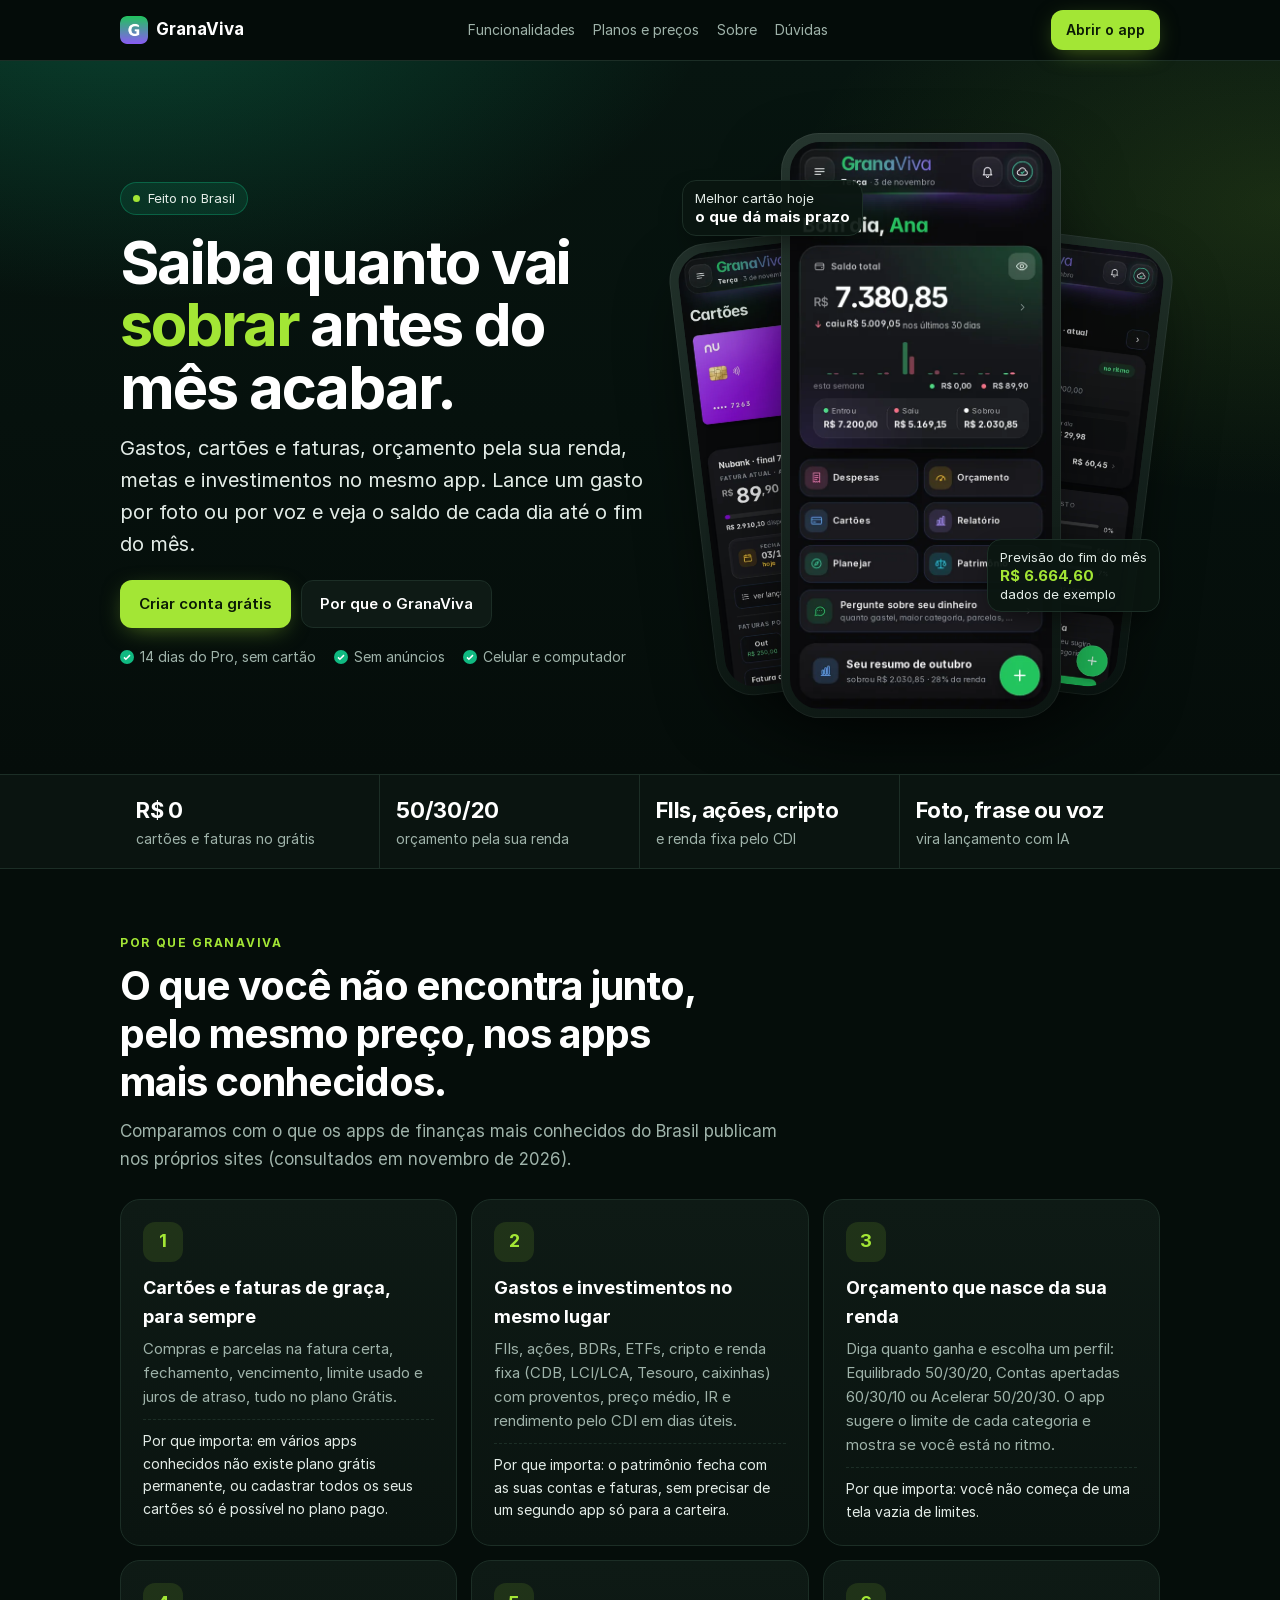
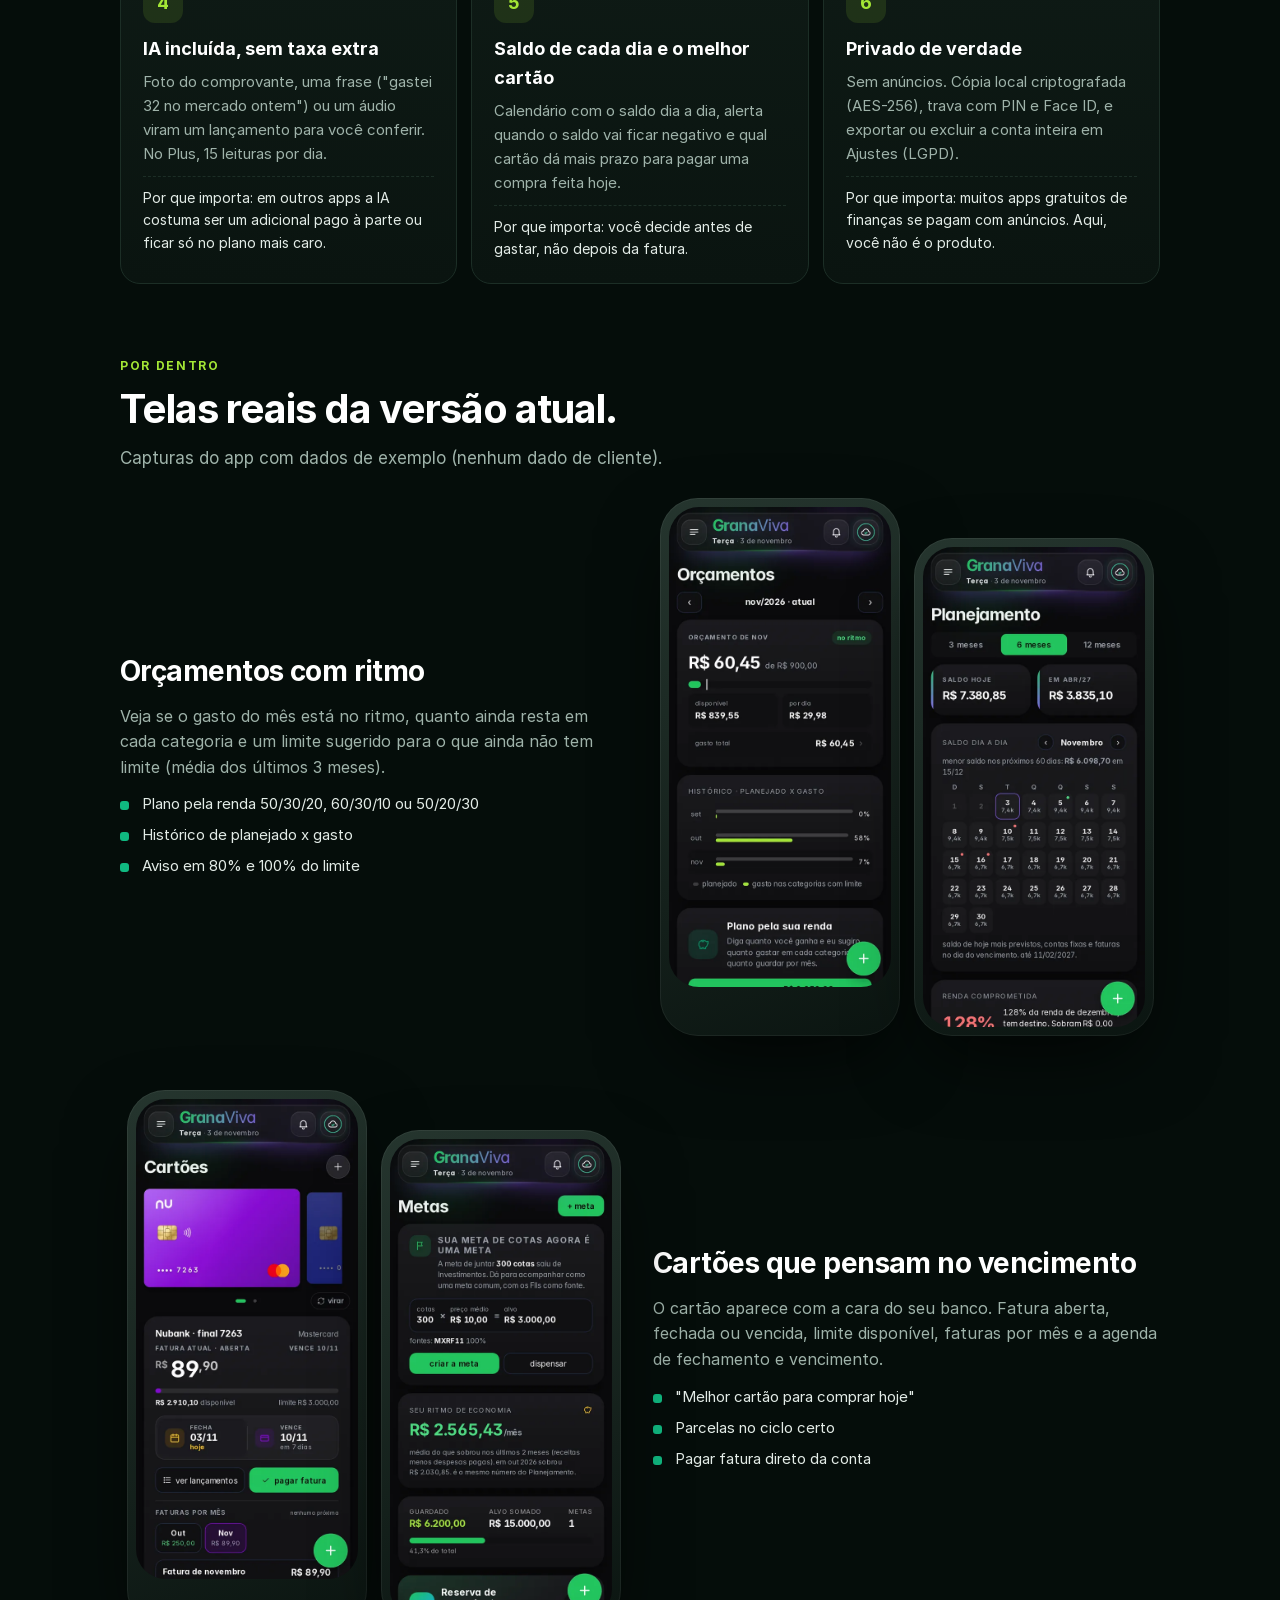
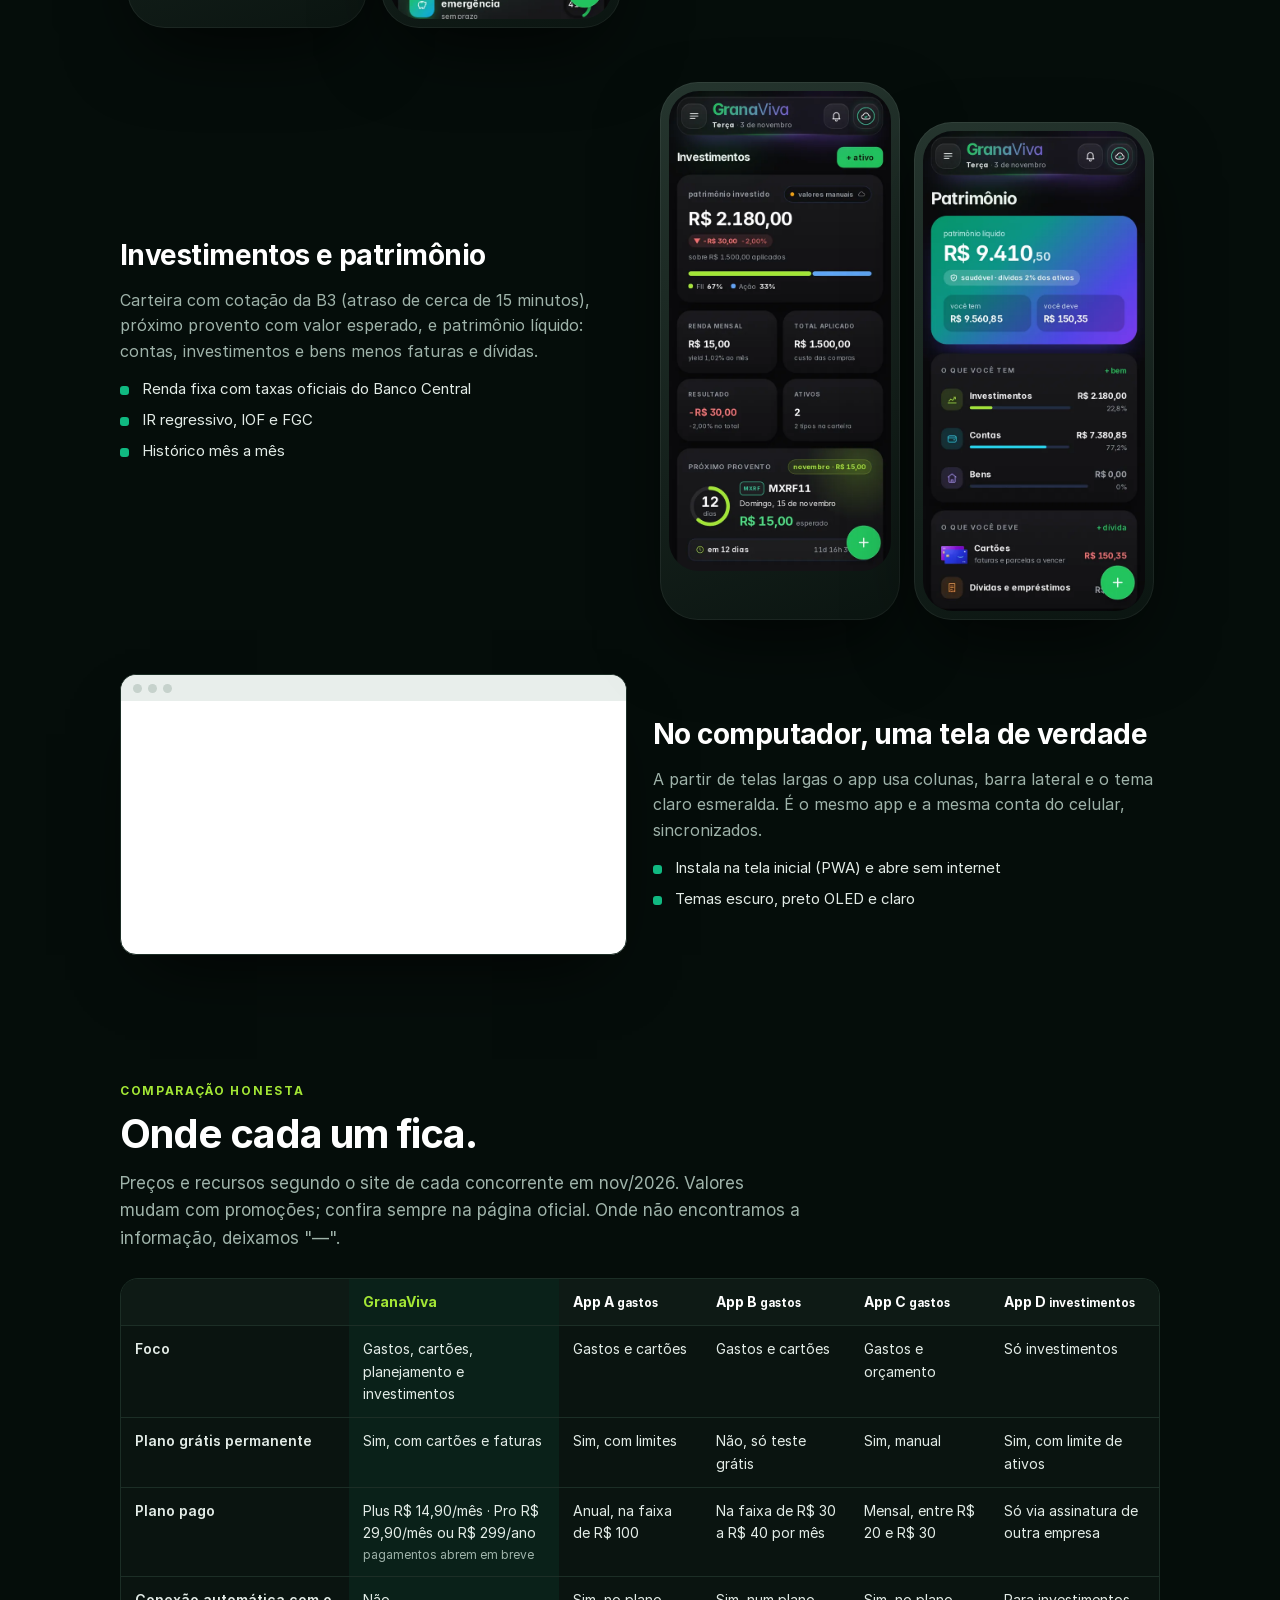
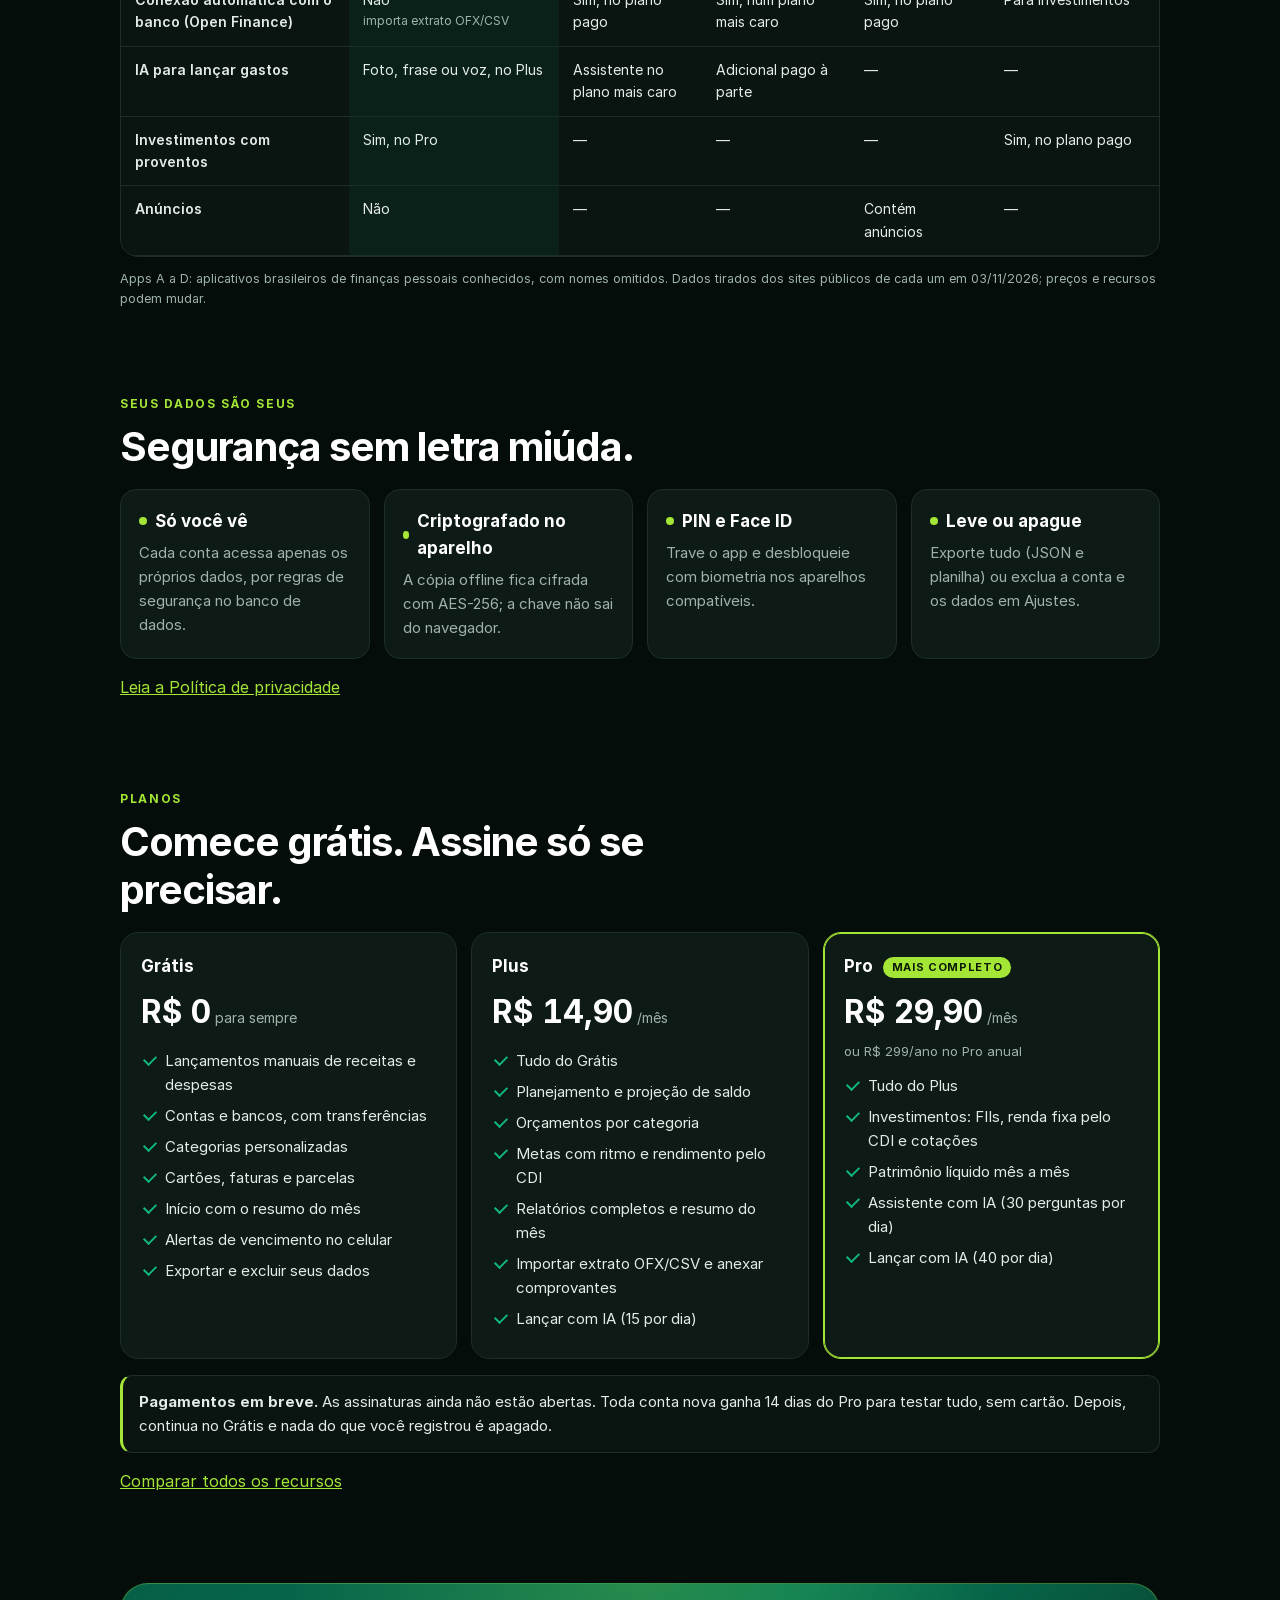
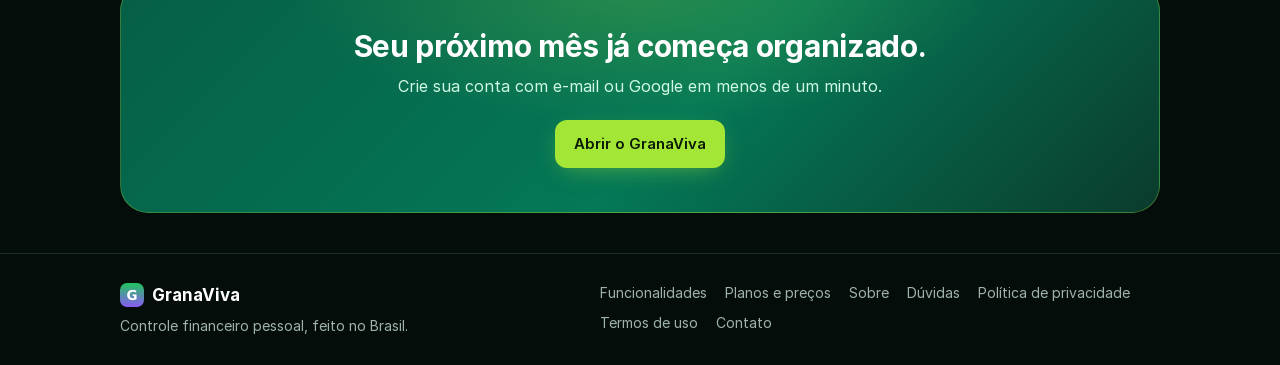
==== site/index.html @ b360a432 "site: redesenho" ====
<!doctype html>
<html lang="pt-BR">
<head>
<meta charset="utf-8">
<meta name="viewport" content="width=device-width, initial-scale=1, viewport-fit=cover">
<meta http-equiv="Content-Security-Policy" content="default-src 'self'; img-src 'self' data:; style-src 'self'; font-src 'self'; script-src 'none'; base-uri 'self'; form-action 'none'">
<meta name="referrer" content="strict-origin-when-cross-origin">
<title>GranaViva · controle financeiro com cartões, investimentos e IA</title>
<meta name="description" content="App brasileiro de finanças pessoais: gastos, cartões e faturas no plano grátis; orçamento pela renda (50/30/20), metas, investimentos (FIIs, ações, renda fixa, cripto) e lançamento por foto com IA. Sem anúncios.">
<link rel="canonical" href="https://theuuswillian.github.io/grana-viva/site/">
<meta name="theme-color" content="#050d0a">
<meta property="og:type" content="website">
<meta property="og:locale" content="pt_BR">
<meta property="og:site_name" content="GranaViva">
<meta property="og:title" content="GranaViva · seu dinheiro organizado, sem planilha">
<meta property="og:description" content="Gastos, cartões, orçamento pela renda, metas e investimentos em um só app brasileiro. Comece grátis.">
<meta property="og:url" content="https://theuuswillian.github.io/grana-viva/site/">
<meta property="og:image" content="https://theuuswillian.github.io/grana-viva/site/img/og.jpg">
<meta property="og:image:width" content="1200"><meta property="og:image:height" content="630">
<meta name="twitter:card" content="summary_large_image">
<link rel="icon" href="../icons/icon-192.png">
<link rel="apple-touch-icon" href="../icons/apple-touch-icon.png">
<link rel="preload" as="image" href="img/inicio.webp" type="image/webp">
<script type="application/ld+json">{"@context":"https://schema.org","@type":"SoftwareApplication","name":"GranaViva","applicationCategory":"FinanceApplication","operatingSystem":"Web, Android, iOS (PWA)","inLanguage":"pt-BR","url":"https://theuuswillian.github.io/grana-viva/site/","image":"https://theuuswillian.github.io/grana-viva/site/img/og.jpg","description":"Controle financeiro pessoal: lançamentos, cartões e faturas, orçamentos, planejamento, metas, investimentos e IA.","offers":[{"@type":"Offer","name":"Grátis","price":"0","priceCurrency":"BRL"},{"@type":"Offer","name":"Plus","price":"14.90","priceCurrency":"BRL"},{"@type":"Offer","name":"Pro","price":"29.90","priceCurrency":"BRL"},{"@type":"Offer","name":"Pro anual","price":"299.00","priceCurrency":"BRL"}],"author":{"@type":"Person","name":"Matheus Willian"}}</script>
<link rel="stylesheet" href="site.css">
</head>
<body>
<a class="pular" href="#conteudo">Pular para o conteúdo</a>
<header class="topo"><div class="lim topoIn">
  <a class="marca" href="./"><img src="../icons/icon-192.png" alt="" width="28" height="28">GranaViva</a>
  <nav class="menu" aria-label="Páginas"><a href="funcionalidades.html">Funcionalidades</a><a href="precos.html">Planos e preços</a><a href="sobre.html">Sobre</a><a href="faq.html">Dúvidas</a></nav>
  <a class="btn btnP topoBtn" href="../">Abrir o app</a>
</div></header>
<main id="conteudo">

<section class="hero2"><div class="lim">
  <div>
    <p class="selo2 sobe"><i></i>Feito no Brasil</p>
    <h1 class="sobe d1">Saiba quanto vai <em>sobrar</em> antes do mês acabar.</h1>
    <p class="lead sobe d2">Gastos, cartões e faturas, orçamento pela sua renda, metas e investimentos no mesmo app. Lance um gasto por foto ou por voz e veja o saldo de cada dia até o fim do mês.</p>
    <div class="ctas sobe d3"><a class="btn btnP" href="../">Criar conta grátis</a><a class="btn btnS" href="#por-que">Por que o GranaViva</a></div>
    <ul class="provas sobe d3"><li>14 dias do Pro, sem cartão</li><li>Sem anúncios</li><li>Celular e computador</li></ul>
  </div>
  <div class="palco" aria-hidden="true">
    <div class="fone tras esq"><img src="img/cartoes.webp" alt="" width="540" height="1168"></div>
    <div class="fone flutua"><img src="img/inicio.webp" alt="" width="540" height="1168" fetchpriority="high"></div>
    <div class="fone tras dir"><img src="img/orc.webp" alt="" width="540" height="1168" loading="lazy"></div>
    <div class="chip c1">Melhor cartão hoje<b>o que dá mais prazo</b></div>
    <div class="chip c2">Previsão do fim do mês<b class="lm">R$ 6.664,60</b>dados de exemplo</div>
  </div>
</div></section>

<section class="faixa" aria-label="Destaques"><div class="lim"><ul>
  <li><b>R$ 0</b>cartões e faturas no grátis</li>
  <li><b>50/30/20</b>orçamento pela sua renda</li>
  <li><b>FIIs, ações, cripto</b>e renda fixa pelo CDI</li>
  <li><b>Foto, frase ou voz</b>vira lançamento com IA</li>
</ul></div></section>

<section class="lim sec" id="por-que">
  <p class="kick">Por que GranaViva</p>
  <h2>O que você não encontra junto, pelo mesmo preço, nos apps mais conhecidos.</h2>
  <p class="sub">Comparamos com o que os apps de finanças mais conhecidos do Brasil publicam nos próprios sites (consultados em novembro de 2026).</p>
  <div class="difs">
    <article class="dif revela"><div class="ic">1</div><h3>Cartões e faturas de graça, para sempre</h3><p>Compras e parcelas na fatura certa, fechamento, vencimento, limite usado e juros de atraso, tudo no plano Grátis.</p><p class="porque">Por que importa: em vários apps conhecidos não existe plano grátis permanente, ou cadastrar todos os seus cartões só é possível no plano pago.</p></article>
    <article class="dif revela"><div class="ic">2</div><h3>Gastos e investimentos no mesmo lugar</h3><p>FIIs, ações, BDRs, ETFs, cripto e renda fixa (CDB, LCI/LCA, Tesouro, caixinhas) com proventos, preço médio, IR e rendimento pelo CDI em dias úteis.</p><p class="porque">Por que importa: o patrimônio fecha com as suas contas e faturas, sem precisar de um segundo app só para a carteira.</p></article>
    <article class="dif revela"><div class="ic">3</div><h3>Orçamento que nasce da sua renda</h3><p>Diga quanto ganha e escolha um perfil: Equilibrado 50/30/20, Contas apertadas 60/30/10 ou Acelerar 50/20/30. O app sugere o limite de cada categoria e mostra se você está no ritmo.</p><p class="porque">Por que importa: você não começa de uma tela vazia de limites.</p></article>
    <article class="dif revela"><div class="ic">4</div><h3>IA incluída, sem taxa extra</h3><p>Foto do comprovante, uma frase ("gastei 32 no mercado ontem") ou um áudio viram um lançamento para você conferir. No Plus, 15 leituras por dia.</p><p class="porque">Por que importa: em outros apps a IA costuma ser um adicional pago à parte ou ficar só no plano mais caro.</p></article>
    <article class="dif revela"><div class="ic">5</div><h3>Saldo de cada dia e o melhor cartão</h3><p>Calendário com o saldo dia a dia, alerta quando o saldo vai ficar negativo e qual cartão dá mais prazo para pagar uma compra feita hoje.</p><p class="porque">Por que importa: você decide antes de gastar, não depois da fatura.</p></article>
    <article class="dif revela"><div class="ic">6</div><h3>Privado de verdade</h3><p>Sem anúncios. Cópia local criptografada (AES-256), trava com PIN e Face ID, e exportar ou excluir a conta inteira em Ajustes (LGPD).</p><p class="porque">Por que importa: muitos apps gratuitos de finanças se pagam com anúncios. Aqui, você não é o produto.</p></article>
  </div>
</section>

<section class="lim sec" aria-labelledby="t-telas">
  <p class="kick">Por dentro</p>
  <h2 id="t-telas">Telas reais da versão atual.</h2>
  <p class="sub">Capturas do app com dados de exemplo (nenhum dado de cliente).</p>

  <div class="vit revela">
    <div class="vitTxt"><h3>Orçamentos com ritmo</h3><p>Veja se o gasto do mês está no ritmo, quanto ainda resta em cada categoria e um limite sugerido para o que ainda não tem limite (média dos últimos 3 meses).</p><ul class="lst"><li>Plano pela renda 50/30/20, 60/30/10 ou 50/20/30</li><li>Histórico de planejado x gasto</li><li>Aviso em 80% e 100% do limite</li></ul></div>
    <div class="vitImgs"><div class="fone"><img src="img/orc.webp" alt="Tela de Orçamentos: gasto do mês, status no ritmo e quanto resta" width="540" height="1168" loading="lazy"></div><div class="fone"><img src="img/plan.webp" alt="Planejamento: saldo de hoje, projeção e calendário do saldo dia a dia" width="540" height="1168" loading="lazy"></div></div>
  </div>

  <div class="vit inv revela">
    <div class="vitTxt"><h3>Cartões que pensam no vencimento</h3><p>O cartão aparece com a cara do seu banco. Fatura aberta, fechada ou vencida, limite disponível, faturas por mês e a agenda de fechamento e vencimento.</p><ul class="lst"><li>"Melhor cartão para comprar hoje"</li><li>Parcelas no ciclo certo</li><li>Pagar fatura direto da conta</li></ul></div>
    <div class="vitImgs"><div class="fone"><img src="img/cartoes.webp" alt="Cartões: cartão do banco, fatura atual, fechamento e vencimento" width="540" height="1168" loading="lazy"></div><div class="fone"><img src="img/metas.webp" alt="Metas: ritmo de economia, guardado e alvo" width="540" height="1168" loading="lazy"></div></div>
  </div>

  <div class="vit revela">
    <div class="vitTxt"><h3>Investimentos e patrimônio</h3><p>Carteira com cotação da B3 (atraso de cerca de 15 minutos), próximo provento com valor esperado, e patrimônio líquido: contas, investimentos e bens menos faturas e dívidas.</p><ul class="lst"><li>Renda fixa com taxas oficiais do Banco Central</li><li>IR regressivo, IOF e FGC</li><li>Histórico mês a mês</li></ul></div>
    <div class="vitImgs"><div class="fone"><img src="img/fii.webp" alt="Investimentos: patrimônio investido, alocação e próximo provento" width="540" height="1168" loading="lazy"></div><div class="fone"><img src="img/pat.webp" alt="Patrimônio: patrimônio líquido, o que você tem e o que deve" width="540" height="1168" loading="lazy"></div></div>
  </div>

  <div class="vit inv revela">
    <div class="vitTxt"><h3>No computador, uma tela de verdade</h3><p>A partir de telas largas o app usa colunas, barra lateral e o tema claro esmeralda. É o mesmo app e a mesma conta do celular, sincronizados.</p><ul class="lst"><li>Instala na tela inicial (PWA) e abre sem internet</li><li>Temas escuro, preto OLED e claro</li></ul></div>
    <div class="pc"><div class="barra"><i></i><i></i><i></i></div><img src="img/inicio-pc.webp" alt="GranaViva no computador: saldo total, entradas e saídas, previsão do fim do mês" width="1600" height="800" loading="lazy"></div>
  </div>
</section>

<section class="lim sec" aria-labelledby="t-comp">
  <p class="kick">Comparação honesta</p>
  <h2 id="t-comp">Onde cada um fica.</h2>
  <p class="sub">Preços e recursos segundo o site de cada concorrente em nov/2026. Valores mudam com promoções; confira sempre na página oficial. Onde não encontramos a informação, deixamos "—".</p>
  <div class="comp"><table>
    <thead><tr><th scope="col">&nbsp;</th><th scope="col" class="gv">GranaViva</th><th scope="col">App A <small>gastos</small></th><th scope="col">App B <small>gastos</small></th><th scope="col">App C <small>gastos</small></th><th scope="col">App D <small>investimentos</small></th></tr></thead>
    <tbody>
      <tr><th scope="row">Foco</th><td class="gv">Gastos, cartões, planejamento e investimentos</td><td>Gastos e cartões</td><td>Gastos e cartões</td><td>Gastos e orçamento</td><td>Só investimentos</td></tr>
      <tr><th scope="row">Plano grátis permanente</th><td class="gv">Sim, com cartões e faturas</td><td>Sim, com limites</td><td>Não, só teste grátis</td><td>Sim, manual</td><td>Sim, com limite de ativos</td></tr>
      <tr><th scope="row">Plano pago</th><td class="gv">Plus R$ 14,90/mês · Pro R$ 29,90/mês ou R$ 299/ano <small>pagamentos abrem em breve</small></td><td>Anual, na faixa de R$ 100</td><td>Na faixa de R$ 30 a R$ 40 por mês</td><td>Mensal, entre R$ 20 e R$ 30</td><td>Só via assinatura de outra empresa</td></tr>
      <tr><th scope="row">Conexão automática com o banco (Open Finance)</th><td class="gv">Não <small>importa extrato OFX/CSV</small></td><td>Sim, no plano pago</td><td>Sim, num plano mais caro</td><td>Sim, no plano pago</td><td>Para investimentos</td></tr>
      <tr><th scope="row">IA para lançar gastos</th><td class="gv">Foto, frase ou voz, no Plus</td><td>Assistente no plano mais caro</td><td>Adicional pago à parte</td><td>—</td><td>—</td></tr>
      <tr><th scope="row">Investimentos com proventos</th><td class="gv">Sim, no Pro</td><td>—</td><td>—</td><td>—</td><td>Sim, no plano pago</td></tr>
      <tr><th scope="row">Anúncios</th><td class="gv">Não</td><td>—</td><td>—</td><td>Contém anúncios</td><td>—</td></tr>
    </tbody>
  </table></div>
  <p class="fontes">Apps A a D: aplicativos brasileiros de finanças pessoais conhecidos, com nomes omitidos. Dados tirados dos sites públicos de cada um em 03/11/2026; preços e recursos podem mudar.</p>
</section>

<section class="lim sec" aria-labelledby="t-seg">
  <p class="kick">Seus dados são seus</p>
  <h2 id="t-seg">Segurança sem letra miúda.</h2>
  <div class="seg">
    <div class="item"><h3>Só você vê</h3><p>Cada conta acessa apenas os próprios dados, por regras de segurança no banco de dados.</p></div>
    <div class="item"><h3>Criptografado no aparelho</h3><p>A cópia offline fica cifrada com AES-256; a chave não sai do navegador.</p></div>
    <div class="item"><h3>PIN e Face ID</h3><p>Trave o app e desbloqueie com biometria nos aparelhos compatíveis.</p></div>
    <div class="item"><h3>Leve ou apague</h3><p>Exporte tudo (JSON e planilha) ou exclua a conta e os dados em Ajustes.</p></div>
  </div>
  <p><a href="privacidade.html">Leia a Política de privacidade</a></p>
</section>

<section class="lim sec" aria-labelledby="t-planos">
  <p class="kick">Planos</p>
  <h2 id="t-planos">Comece grátis. Assine só se precisar.</h2>
  <div class="planos"><article class="plano">
  <h3>Grátis</h3>
  <p class="preco">R$ 0<small>para sempre</small></p>
  <ul class="checks"><li>Lançamentos manuais de receitas e despesas</li><li>Contas e bancos, com transferências</li><li>Categorias personalizadas</li><li>Cartões, faturas e parcelas</li><li>Início com o resumo do mês</li><li>Alertas de vencimento no celular</li><li>Exportar e excluir seus dados</li></ul>
</article><article class="plano">
  <h3>Plus</h3>
  <p class="preco">R$ 14,90<small>/mês</small></p>
  <ul class="checks"><li>Tudo do Grátis</li><li>Planejamento e projeção de saldo</li><li>Orçamentos por categoria</li><li>Metas com ritmo e rendimento pelo CDI</li><li>Relatórios completos e resumo do mês</li><li>Importar extrato OFX/CSV e anexar comprovantes</li><li>Lançar com IA (15 por dia)</li></ul>
</article><article class="plano destaque">
  <h3>Pro <span class="etq">mais completo</span></h3>
  <p class="preco">R$ 29,90<small>/mês</small></p><p class="pAnual">ou R$ 299/ano no Pro anual</p>
  <ul class="checks"><li>Tudo do Plus</li><li>Investimentos: FIIs, renda fixa pelo CDI e cotações</li><li>Patrimônio líquido mês a mês</li><li>Assistente com IA (30 perguntas por dia)</li><li>Lançar com IA (40 por dia)</li></ul>
</article></div>
  <p class="aviso"><strong>Pagamentos em breve.</strong> As assinaturas ainda não estão abertas. Toda conta nova ganha 14 dias do Pro para testar tudo, sem cartão. Depois, continua no Grátis e nada do que você registrou é apagado.</p>
  <p><a href="precos.html">Comparar todos os recursos</a></p>
</section>

<section class="lim"><div class="cta2 revela">
  <h2>Seu próximo mês já começa organizado.</h2>
  <p>Crie sua conta com e-mail ou Google em menos de um minuto.</p>
  <a class="btn btnP" href="../">Abrir o GranaViva</a>
</div></section>
</main>
<footer class="rodape"><div class="lim rodIn">
  <div><a class="marca" href="./"><img src="../icons/icon-192.png" alt="" width="24" height="24">GranaViva</a><p>Controle financeiro pessoal, feito no Brasil.</p></div>
  <nav aria-label="Rodapé"><a href="funcionalidades.html">Funcionalidades</a><a href="precos.html">Planos e preços</a><a href="sobre.html">Sobre</a><a href="faq.html">Dúvidas</a><a href="privacidade.html">Política de privacidade</a><a href="termos.html">Termos de uso</a><a href="mailto:matheuswillian982018@gmail.com">Contato</a></nav>
</div></footer>
</body>
</html>
---- site/site.css ----
/* GranaViva · páginas públicas (gerado por site.py). Mesmas cores e fonte do app. */
@font-face{font-family:'Inter';font-weight:400;font-display:swap;src:url(../fonts/inter-400-lat.woff2) format('woff2')}
@font-face{font-family:'Inter';font-weight:600;font-display:swap;src:url(../fonts/inter-600-lat.woff2) format('woff2')}
@font-face{font-family:'Inter';font-weight:700;font-display:swap;src:url(../fonts/inter-700-lat.woff2) format('woff2')}
:root{--bg:#050d0a;--bg2:#071510;--card:#0e1a15;--card2:#0a1410;--txt:#e3ece7;--mut:#9fb3aa;--hd:#fff;--line:#1c2e26;--ac:#10b981;--ac-d:#059669;--lime:#a3e635;--ac2:#a3e635;--rose:#fb7185}
*{box-sizing:border-box}
html{-webkit-text-size-adjust:100%}
body{margin:0;background:var(--bg);color:var(--txt);font:16px/1.6 Inter,system-ui,-apple-system,Segoe UI,Roboto,sans-serif;overflow-wrap:break-word}
a{color:var(--lime)}
img{max-width:100%;height:auto}
.pular{position:absolute;left:-999px;top:0;background:var(--ac);color:#000;padding:8px 12px;z-index:9}
.pular:focus{left:8px}
.lim{max-width:1080px;margin:0 auto;padding:0 20px}
.topo{position:sticky;top:0;z-index:5;background:rgba(5,13,10,.88);-webkit-backdrop-filter:saturate(140%) blur(10px);backdrop-filter:saturate(140%) blur(10px);border-bottom:1px solid var(--line);padding-top:env(safe-area-inset-top,0)}
.topoIn{display:flex;align-items:center;gap:16px;min-height:60px;flex-wrap:wrap;padding-top:8px;padding-bottom:8px}
.marca{display:flex;align-items:center;gap:8px;color:var(--hd);font-weight:700;text-decoration:none;font-size:17px}
.marca img{border-radius:7px}
.menu{display:flex;gap:4px 18px;flex-wrap:wrap;flex:1;justify-content:center}
.menu a{color:var(--mut);text-decoration:none;font-size:14px;padding:6px 0}
.menu a:hover,.menu a[aria-current=page]{color:var(--hd)}
.btn{display:inline-block;border-radius:12px;padding:11px 18px;font-weight:600;text-decoration:none;font-size:15px;text-align:center;border:1px solid transparent}
.btnP{background:var(--lime);color:#0a1a05;box-shadow:0 6px 24px -8px rgba(163,230,53,.55)}.btnP:hover{background:#bef264}.btn{transition:transform .15s ease,background .15s ease}.btn:hover{transform:translateY(-1px)}
.btnS{background:var(--card);color:var(--hd);border-color:var(--line)}
.topoBtn{padding:8px 14px;font-size:14px}
@media (max-width:720px){.menu{order:3;flex-basis:100%;justify-content:flex-start;gap:4px 14px}.topoBtn{margin-left:auto}}
.hero{padding:56px 0 24px;background:radial-gradient(700px 300px at 15% 0%,rgba(34,197,94,.14),transparent 70%),radial-gradient(600px 300px at 90% 10%,rgba(139,92,246,.12),transparent 70%)}
.selo{display:inline-block;font-size:13px;color:var(--mut);border:1px solid var(--line);border-radius:999px;padding:3px 12px;margin:0 0 14px}
h1{color:var(--hd);font-size:clamp(30px,6vw,52px);line-height:1.1;letter-spacing:-.02em;margin:0 0 14px}
h2{color:var(--hd);font-size:clamp(22px,3.4vw,30px);line-height:1.2;letter-spacing:-.01em;margin:0 0 18px}
h3{color:var(--hd);font-size:17px;margin:0 0 6px}
.lead{font-size:clamp(17px,2.2vw,20px);color:var(--txt);max-width:62ch;margin:0 0 20px}
.ctas{display:flex;gap:10px;flex-wrap:wrap}
.mini,.nota{font-size:13px;color:var(--mut)}
.cab{padding:48px 20px 8px}
.bloco{padding-top:36px;padding-bottom:20px}
.grade3{display:grid;grid-template-columns:repeat(auto-fit,minmax(min(100%,260px),1fr));gap:14px}
.item{background:var(--card);border:1px solid var(--line);border-radius:16px;padding:18px}
.item p{margin:0;color:var(--mut);font-size:15px}
.tag{font-size:12px;font-weight:700;vertical-align:middle;border:1px solid var(--line);border-radius:999px;padding:2px 10px;color:var(--mut);text-transform:uppercase;letter-spacing:.03em}
.shots{display:grid;grid-template-columns:repeat(auto-fit,minmax(min(100%,220px),1fr));gap:16px}
.shot{margin:0;background:var(--card);border:1px solid var(--line);border-radius:20px;padding:10px}
.shot img{display:block;width:100%;border-radius:14px;aspect-ratio:402/800;object-fit:cover;object-position:top}
.shot figcaption{font-size:13px;color:var(--mut);padding:8px 4px 2px}
.planos{display:grid;grid-template-columns:repeat(auto-fit,minmax(min(100%,250px),1fr));gap:14px}
.plano{background:var(--card);border:1px solid var(--line);border-radius:18px;padding:20px}
.plano.destaque{border-color:var(--ac)}
.preco{font-size:32px;font-weight:700;color:var(--hd);margin:4px 0;font-variant-numeric:tabular-nums}
.preco small{font-size:14px;font-weight:400;color:var(--mut);margin-left:4px}
.pAnual{margin:0 0 6px;font-size:13px;color:var(--mut)}
.checks{list-style:none;padding:0;margin:12px 0 0}
.checks li{position:relative;padding-left:24px;margin:7px 0;font-size:15px}
.checks li:before{content:"";position:absolute;left:3px;top:6px;width:10px;height:6px;border-left:2px solid var(--ac);border-bottom:2px solid var(--ac);transform:rotate(-45deg)}
.aviso{background:var(--card2);border:1px solid var(--line);border-left:3px solid var(--ac2);border-radius:12px;padding:14px 16px;margin:16px 0 0;font-size:15px}
.tabelaW{overflow-x:auto;border:1px solid var(--line);border-radius:14px}
.tabela{width:100%;border-collapse:collapse;font-size:14px;min-width:0}
.tabela th,.tabela td{padding:10px 12px;border-bottom:1px solid var(--line);text-align:left;vertical-align:top}
.tabela thead th{color:var(--hd);background:var(--card)}
.tabela thead small{display:block;font-weight:400;color:var(--mut);font-size:12px}
.tabela td{text-align:center;white-space:nowrap}
.tabela tbody th{font-weight:400}
.sim{color:var(--ac);font-weight:600}.nao{color:var(--mut)}
@media (max-width:520px){.tabela{font-size:13px}.tabela th,.tabela td{padding:8px 6px}.tabela thead small{font-size:11px}.tabela td{white-space:normal}}
.lista{padding-left:20px}.lista li{margin:6px 0}
.texto{max-width:760px}
.legal h2{font-size:20px;margin-top:28px}
.faq{max-width:780px}
.faqI{background:var(--card);border:1px solid var(--line);border-radius:14px;padding:4px 16px;margin:0 0 10px}
.faqI summary{cursor:pointer;font-weight:600;color:var(--hd);padding:12px 0;list-style-position:outside}
.faqI p{margin:0 0 14px;color:var(--txt)}
.final{text-align:center;padding-bottom:48px}
.rodape{border-top:1px solid var(--line);margin-top:40px;padding:28px 0 calc(28px + env(safe-area-inset-bottom,0))}
.rodIn{display:flex;gap:20px;justify-content:space-between;flex-wrap:wrap}
.rodIn p{color:var(--mut);font-size:14px;margin:6px 0 0}
.rodIn nav{display:flex;flex-wrap:wrap;gap:6px 18px;max-width:560px}
.rodIn nav a{color:var(--mut);font-size:14px;text-decoration:none}
.rodIn nav a:hover{color:var(--hd)}
a:focus-visible,summary:focus-visible{outline:2px solid var(--ac);outline-offset:2px;border-radius:4px}

/* ===== redesign nov/2026 (landing) ===== */
.hero2{position:relative;overflow:hidden;padding:44px 0 32px;background:radial-gradient(900px 480px at 10% -10%,rgba(16,185,129,.28),transparent 65%),radial-gradient(700px 420px at 100% 20%,rgba(163,230,53,.12),transparent 70%),linear-gradient(180deg,var(--bg2),var(--bg))}
.hero2 .lim{display:grid;gap:34px;align-items:center}
@media (min-width:960px){.hero2{padding:72px 0 56px}.hero2 .lim{grid-template-columns:1.05fr .95fr}}
.hero2 h1{font-size:clamp(34px,7.4vw,60px);letter-spacing:-.035em;line-height:1.04}
.hero2 h1 em{font-style:normal;color:var(--lime)}
.selo2{display:inline-flex;align-items:center;gap:8px;font-size:13px;color:var(--txt);background:rgba(16,185,129,.12);border:1px solid rgba(16,185,129,.35);border-radius:999px;padding:5px 12px;margin:0 0 16px}
.selo2 i{width:7px;height:7px;border-radius:50%;background:var(--lime);box-shadow:0 0 0 0 rgba(163,230,53,.6);animation:pulso 2.4s infinite}
@keyframes pulso{0%{box-shadow:0 0 0 0 rgba(163,230,53,.55)}70%{box-shadow:0 0 0 10px rgba(163,230,53,0)}100%{box-shadow:0 0 0 0 rgba(163,230,53,0)}}
.provas{display:flex;flex-wrap:wrap;gap:8px 18px;list-style:none;padding:0;margin:18px 0 0;font-size:14px;color:var(--mut)}
.provas li{display:flex;align-items:center;gap:6px}
.provas li:before{content:"";width:14px;height:14px;border-radius:50%;background:var(--ac) url("data:image/svg+xml,%3Csvg xmlns='http://www.w3.org/2000/svg' viewBox='0 0 16 16'%3E%3Cpath d='M4 8.5l2.5 2.5L12 5.5' fill='none' stroke='%23fff' stroke-width='2'/%3E%3C/svg%3E") center/12px no-repeat;flex:none}
.palco{position:relative;min-height:420px;display:flex;justify-content:center;align-items:flex-end}
.fone{position:relative;width:min(62vw,280px);border-radius:38px;padding:9px;background:linear-gradient(160deg,#25352e,#0b1511);box-shadow:0 30px 80px -20px rgba(0,0,0,.8),0 0 0 1px rgba(255,255,255,.06) inset;z-index:2}
.fone img{display:block;width:100%;height:auto;border-radius:30px}
.fone.tras{position:absolute;width:min(48vw,220px);bottom:30px;opacity:.9;z-index:1}
.fone.esq{left:2%;transform:rotate(-7deg)}.fone.dir{right:2%;transform:rotate(7deg)}
@media (max-width:520px){.fone.tras{display:none}.palco{min-height:0}}
.flutua{animation:flutua 7s ease-in-out infinite}
@keyframes flutua{0%,100%{translate:0 0}50%{translate:0 -10px}}
.chip{position:absolute;z-index:3;background:rgba(10,22,17,.92);border:1px solid var(--line);border-radius:14px;padding:9px 12px;font-size:13px;line-height:1.3;color:var(--txt);box-shadow:0 12px 30px -12px rgba(0,0,0,.7)}
.chip b{display:block;color:var(--hd);font-size:15px}
.chip.c1{top:8%;left:0}.chip.c2{bottom:18%;right:0}
.chip .lm{color:var(--lime)}
@media (max-width:520px){.chip.c1{display:none}.chip.c2{right:-4px;bottom:12%}}
.faixa{border-top:1px solid var(--line);border-bottom:1px solid var(--line);background:var(--card2)}
.faixa ul{display:grid;grid-template-columns:repeat(2,1fr);gap:0;list-style:none;margin:0;padding:0}
@media (min-width:860px){.faixa ul{grid-template-columns:repeat(4,1fr)}}
.faixa li{padding:18px 16px;border-right:1px solid var(--line);font-size:14px;color:var(--mut)}
.faixa li:last-child{border-right:0}
.faixa b{display:block;color:var(--hd);font-size:clamp(18px,2.4vw,22px);letter-spacing:-.01em}
.sec{padding-top:64px;padding-bottom:8px}
.kick{font-size:12px;letter-spacing:.14em;text-transform:uppercase;color:var(--lime);font-weight:700;margin:0 0 10px}
.sec h2{font-size:clamp(26px,4.4vw,40px);letter-spacing:-.025em;max-width:22ch}
.sub{color:var(--mut);max-width:62ch;margin:-6px 0 26px;font-size:17px}
.difs{display:grid;gap:14px;grid-template-columns:repeat(auto-fit,minmax(min(100%,300px),1fr))}
.dif{position:relative;background:linear-gradient(180deg,var(--card),var(--card2));border:1px solid var(--line);border-radius:20px;padding:22px;transition:transform .2s ease,border-color .2s ease}
.dif:hover{transform:translateY(-3px);border-color:rgba(16,185,129,.5)}
.dif .ic{width:40px;height:40px;border-radius:12px;display:grid;place-items:center;background:rgba(163,230,53,.12);color:var(--lime);font-weight:800;font-size:18px;margin-bottom:12px}
.dif h3{font-size:18px}
.dif p{margin:0;color:var(--mut);font-size:15px}
.dif .porque{margin-top:10px;color:var(--txt);font-size:14px;border-top:1px dashed var(--line);padding-top:10px}
.vit{display:grid;gap:26px;align-items:center;margin:0 0 54px}
@media (min-width:900px){.vit{grid-template-columns:1fr 1fr}.vit.inv .vitTxt{order:2}}
.vitTxt h3{font-size:clamp(22px,3vw,28px);letter-spacing:-.02em;margin-bottom:10px}
.vitTxt p{color:var(--mut);margin:0 0 12px}
.vitImgs{display:flex;gap:14px;justify-content:center}
.vitImgs .fone{width:min(42vw,240px)}
.vitImgs .fone+.fone{margin-top:40px}
.pc{border-radius:16px;overflow:hidden;border:1px solid var(--line);box-shadow:0 30px 70px -30px rgba(0,0,0,.9);background:#fff}
.pc .barra{height:26px;background:#e8eeeb;display:flex;gap:6px;align-items:center;padding:0 12px}
.pc .barra i{width:9px;height:9px;border-radius:50%;background:#c6d2cc}
.pc img{display:block;width:100%}
.lst{list-style:none;padding:0;margin:0}
.lst li{position:relative;padding-left:22px;margin:7px 0;font-size:15px}
.lst li:before{content:"";position:absolute;left:0;top:9px;width:9px;height:9px;border-radius:3px;background:var(--ac)}
.comp{overflow-x:auto;border:1px solid var(--line);border-radius:18px;background:var(--card2)}
.comp table{border-collapse:collapse;width:100%;min-width:760px;font-size:14px}
.comp th,.comp td{padding:12px 14px;border-bottom:1px solid var(--line);text-align:left;vertical-align:top}
.comp thead th{position:sticky;top:0;background:var(--card);color:var(--hd);font-size:14px}
.comp tbody th{color:var(--txt);font-weight:600;width:22%}
.comp td.gv,.comp th.gv{background:rgba(16,185,129,.08)}
.comp thead th.gv{color:var(--lime)}
.comp td small{display:block;color:var(--mut);font-size:12px}
.fontes{font-size:12.5px;color:var(--mut);margin-top:12px}
.fontes a{color:var(--mut)}
.seg{display:grid;gap:14px;grid-template-columns:repeat(auto-fit,minmax(min(100%,230px),1fr))}
.seg .item h3{display:flex;align-items:center;gap:8px}
.seg .item h3:before{content:"";width:8px;height:8px;border-radius:50%;background:var(--lime)}
.cta2{margin:64px auto 0;max-width:1040px;border-radius:28px;padding:44px 24px;text-align:center;background:radial-gradient(500px 200px at 50% 0%,rgba(163,230,53,.22),transparent 70%),linear-gradient(135deg,#065f46,#047857 55%,#0b3b2c);border:1px solid rgba(163,230,53,.3)}
.cta2 h2{margin:0 auto 10px;max-width:none}
.cta2 p{margin:0 0 20px;color:#d1fae5}
.planos .plano.destaque{border-color:var(--lime);box-shadow:0 0 0 1px var(--lime) inset}
.plano .etq{display:inline-block;font-size:11px;font-weight:700;text-transform:uppercase;letter-spacing:.06em;background:var(--lime);color:#0a1a05;border-radius:999px;padding:2px 9px;margin-left:6px;vertical-align:middle}
.sobe{animation:sobe .7s cubic-bezier(.2,.7,.2,1) both}
.sobe.d1{animation-delay:.08s}.sobe.d2{animation-delay:.16s}.sobe.d3{animation-delay:.24s}
@keyframes sobe{from{opacity:0;transform:translateY(14px)}to{opacity:1;transform:none}}
@supports (animation-timeline:view()){.revela{animation:sobe linear both;animation-timeline:view();animation-range:entry 0% entry 35%}}
@media (prefers-reduced-motion:reduce){*,*:before,*:after{animation:none!important;transition:none!important}}
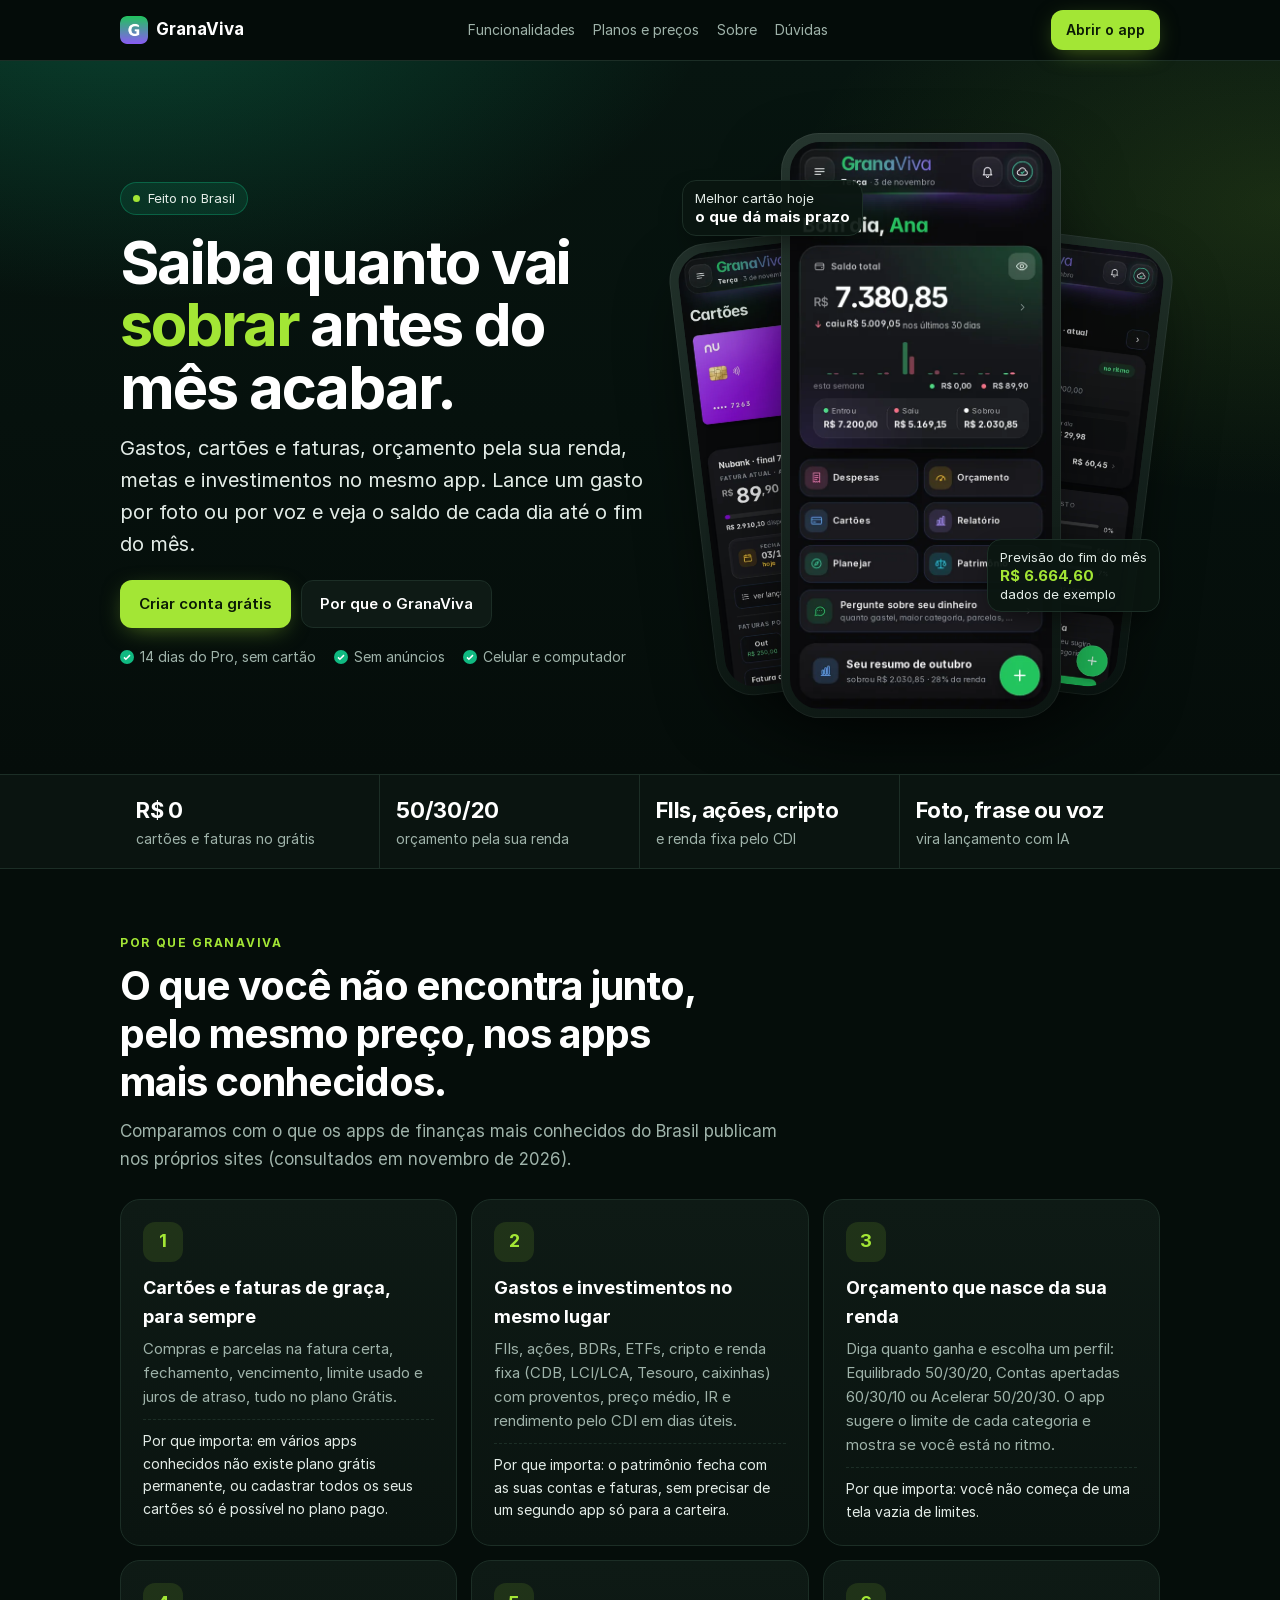
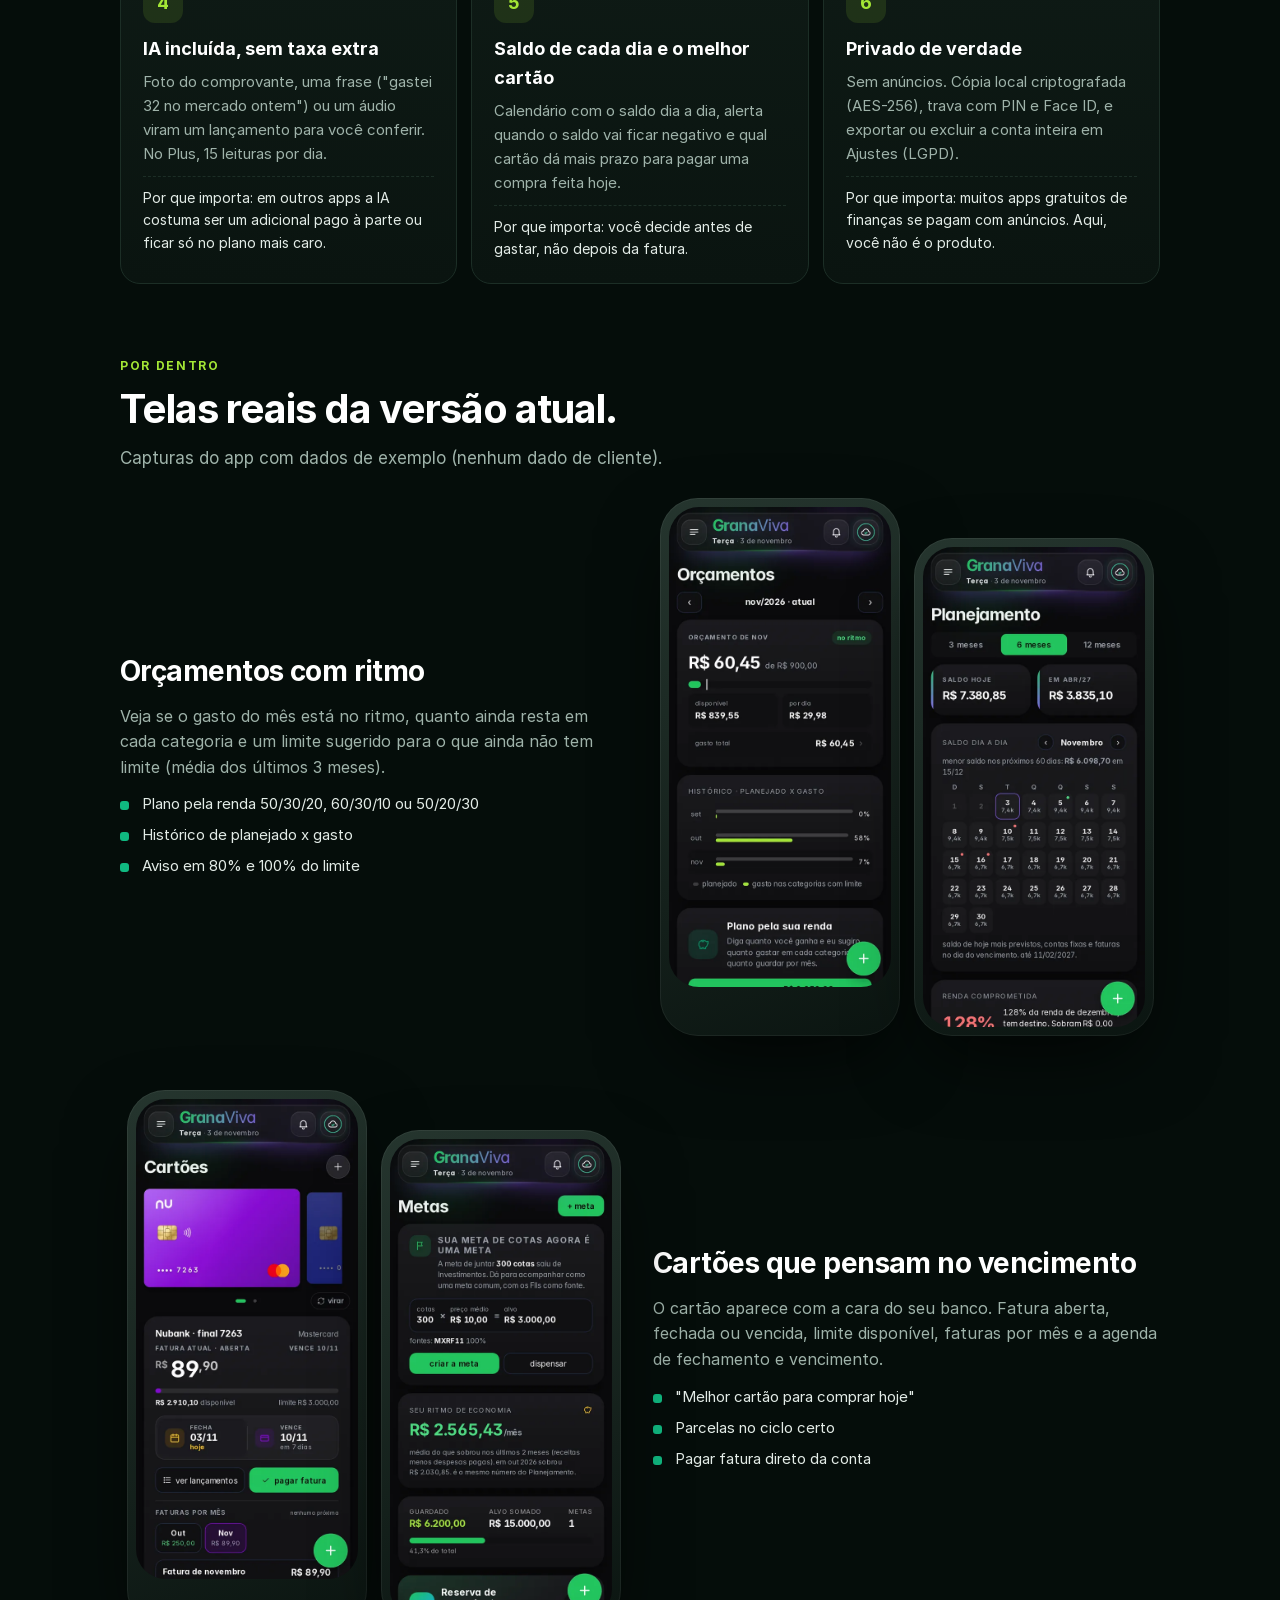
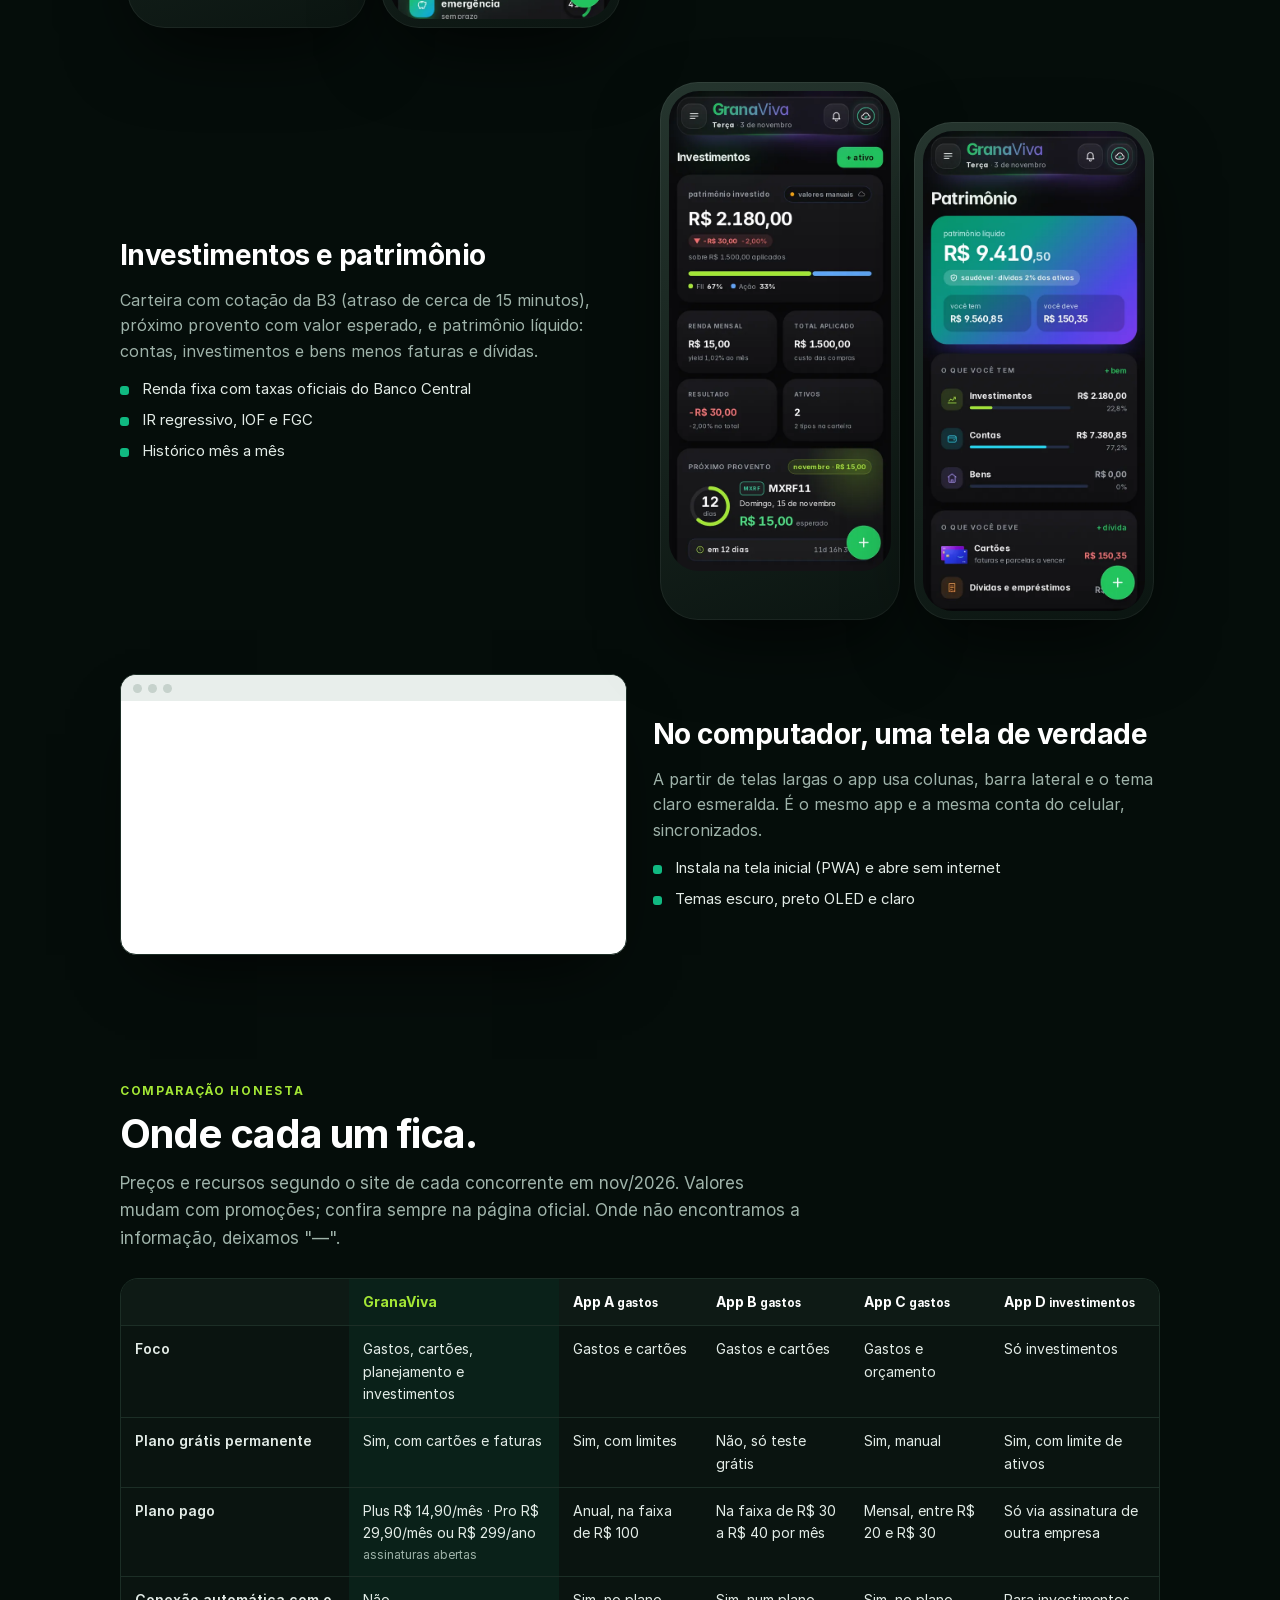
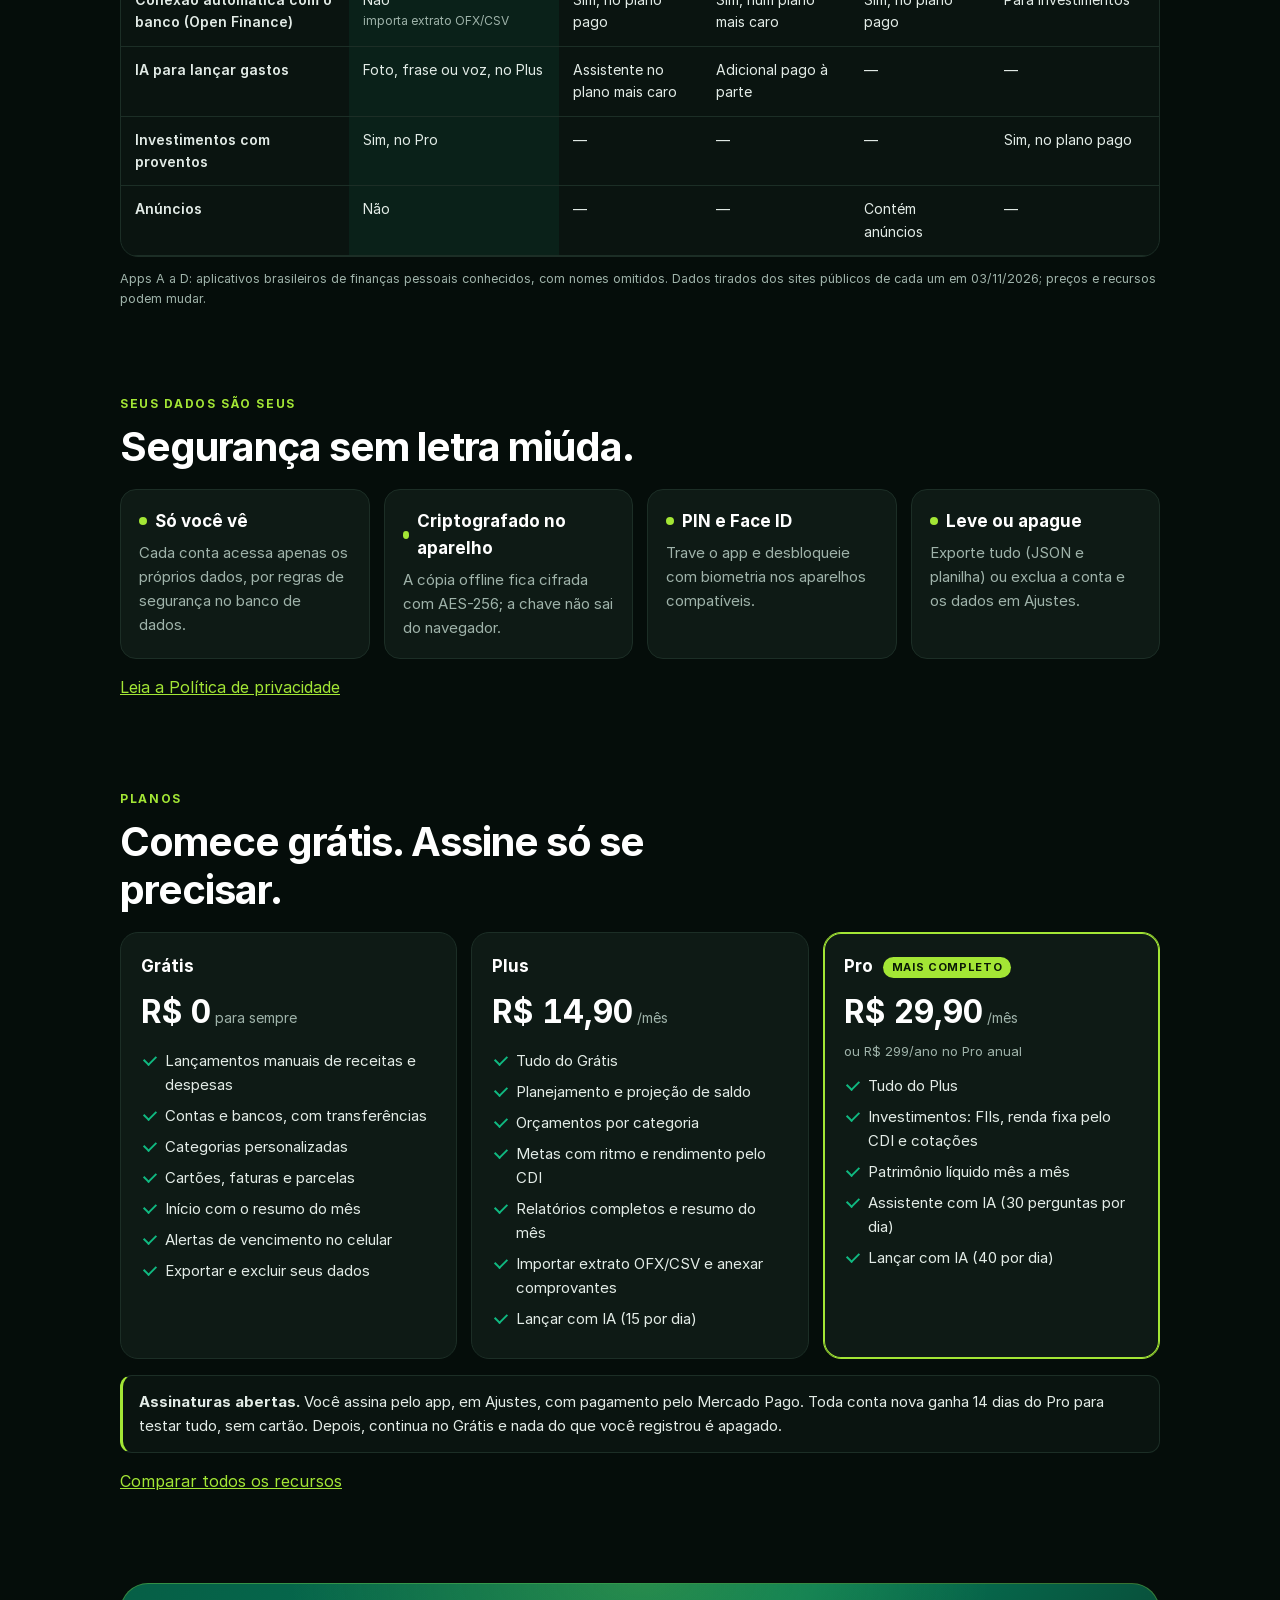
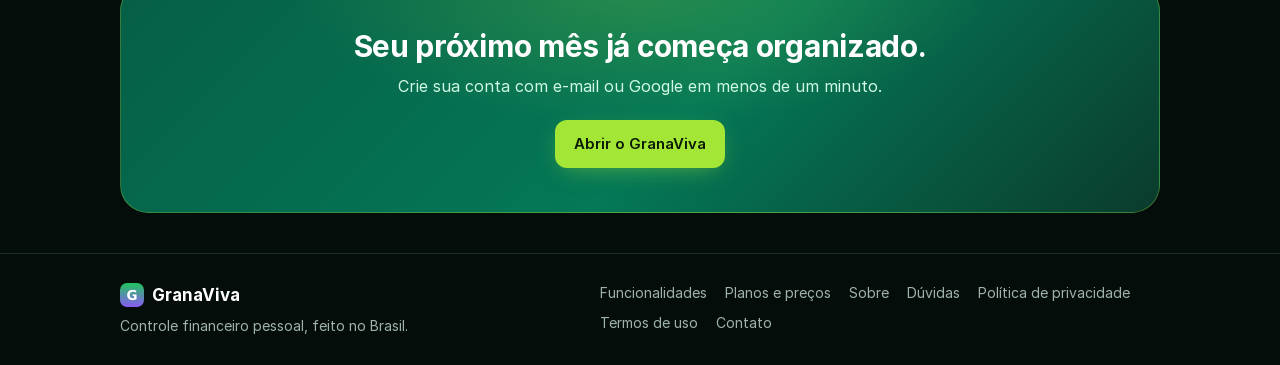
==== commit b41c9ed4: "site: assinaturas abertas" ====
--- a/site/index.html
+++ b/site/index.html
@@ -106,7 +106,7 @@
     <tbody>
       <tr><th scope="row">Foco</th><td class="gv">Gastos, cartões, planejamento e investimentos</td><td>Gastos e cartões</td><td>Gastos e cartões</td><td>Gastos e orçamento</td><td>Só investimentos</td></tr>
       <tr><th scope="row">Plano grátis permanente</th><td class="gv">Sim, com cartões e faturas</td><td>Sim, com limites</td><td>Não, só teste grátis</td><td>Sim, manual</td><td>Sim, com limite de ativos</td></tr>
-      <tr><th scope="row">Plano pago</th><td class="gv">Plus R$ 14,90/mês · Pro R$ 29,90/mês ou R$ 299/ano <small>pagamentos abrem em breve</small></td><td>Anual, na faixa de R$ 100</td><td>Na faixa de R$ 30 a R$ 40 por mês</td><td>Mensal, entre R$ 20 e R$ 30</td><td>Só via assinatura de outra empresa</td></tr>
+      <tr><th scope="row">Plano pago</th><td class="gv">Plus R$ 14,90/mês · Pro R$ 29,90/mês ou R$ 299/ano <small>assinaturas abertas</small></td><td>Anual, na faixa de R$ 100</td><td>Na faixa de R$ 30 a R$ 40 por mês</td><td>Mensal, entre R$ 20 e R$ 30</td><td>Só via assinatura de outra empresa</td></tr>
       <tr><th scope="row">Conexão automática com o banco (Open Finance)</th><td class="gv">Não <small>importa extrato OFX/CSV</small></td><td>Sim, no plano pago</td><td>Sim, num plano mais caro</td><td>Sim, no plano pago</td><td>Para investimentos</td></tr>
       <tr><th scope="row">IA para lançar gastos</th><td class="gv">Foto, frase ou voz, no Plus</td><td>Assistente no plano mais caro</td><td>Adicional pago à parte</td><td>—</td><td>—</td></tr>
       <tr><th scope="row">Investimentos com proventos</th><td class="gv">Sim, no Pro</td><td>—</td><td>—</td><td>—</td><td>Sim, no plano pago</td></tr>
@@ -144,7 +144,7 @@
   <p class="preco">R$ 29,90<small>/mês</small></p><p class="pAnual">ou R$ 299/ano no Pro anual</p>
   <ul class="checks"><li>Tudo do Plus</li><li>Investimentos: FIIs, renda fixa pelo CDI e cotações</li><li>Patrimônio líquido mês a mês</li><li>Assistente com IA (30 perguntas por dia)</li><li>Lançar com IA (40 por dia)</li></ul>
 </article></div>
-  <p class="aviso"><strong>Pagamentos em breve.</strong> As assinaturas ainda não estão abertas. Toda conta nova ganha 14 dias do Pro para testar tudo, sem cartão. Depois, continua no Grátis e nada do que você registrou é apagado.</p>
+  <p class="aviso"><strong>Assinaturas abertas.</strong> Você assina pelo app, em Ajustes, com pagamento pelo Mercado Pago. Toda conta nova ganha 14 dias do Pro para testar tudo, sem cartão. Depois, continua no Grátis e nada do que você registrou é apagado.</p>
   <p><a href="precos.html">Comparar todos os recursos</a></p>
 </section>
 
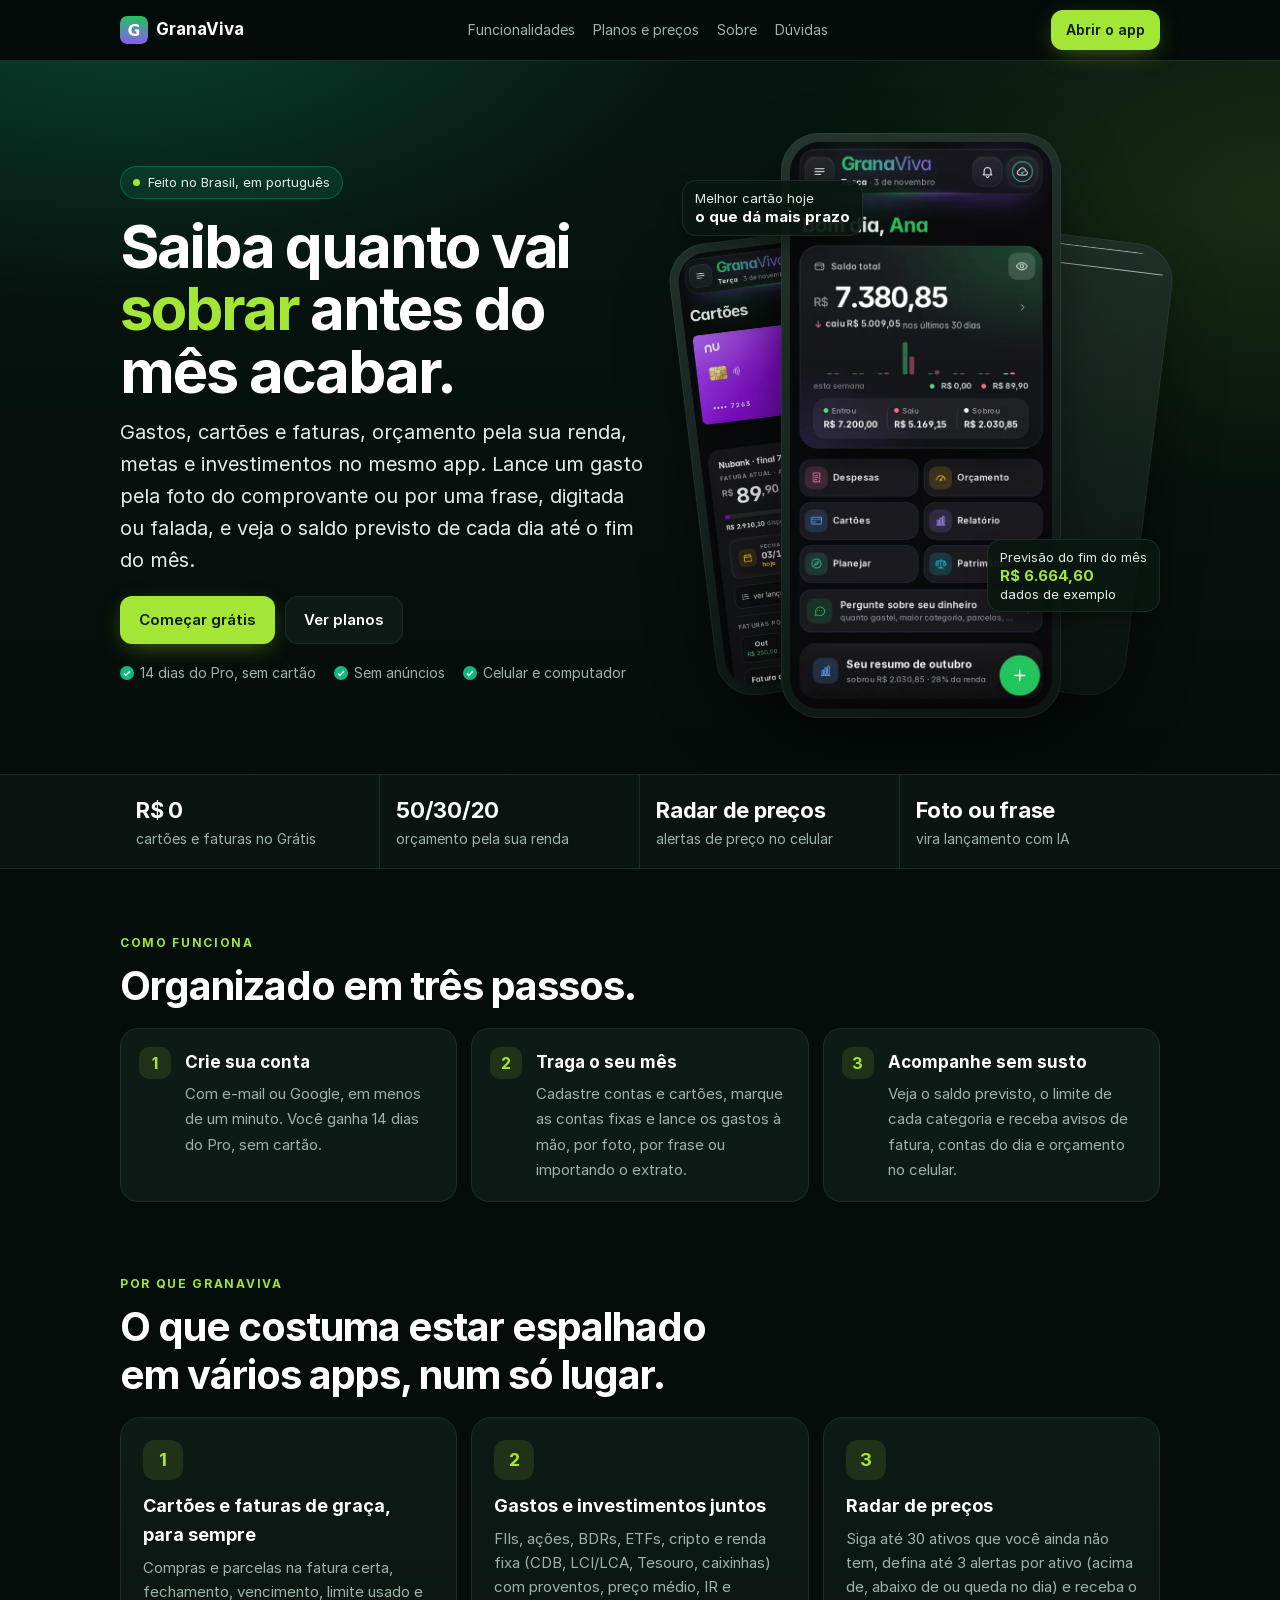
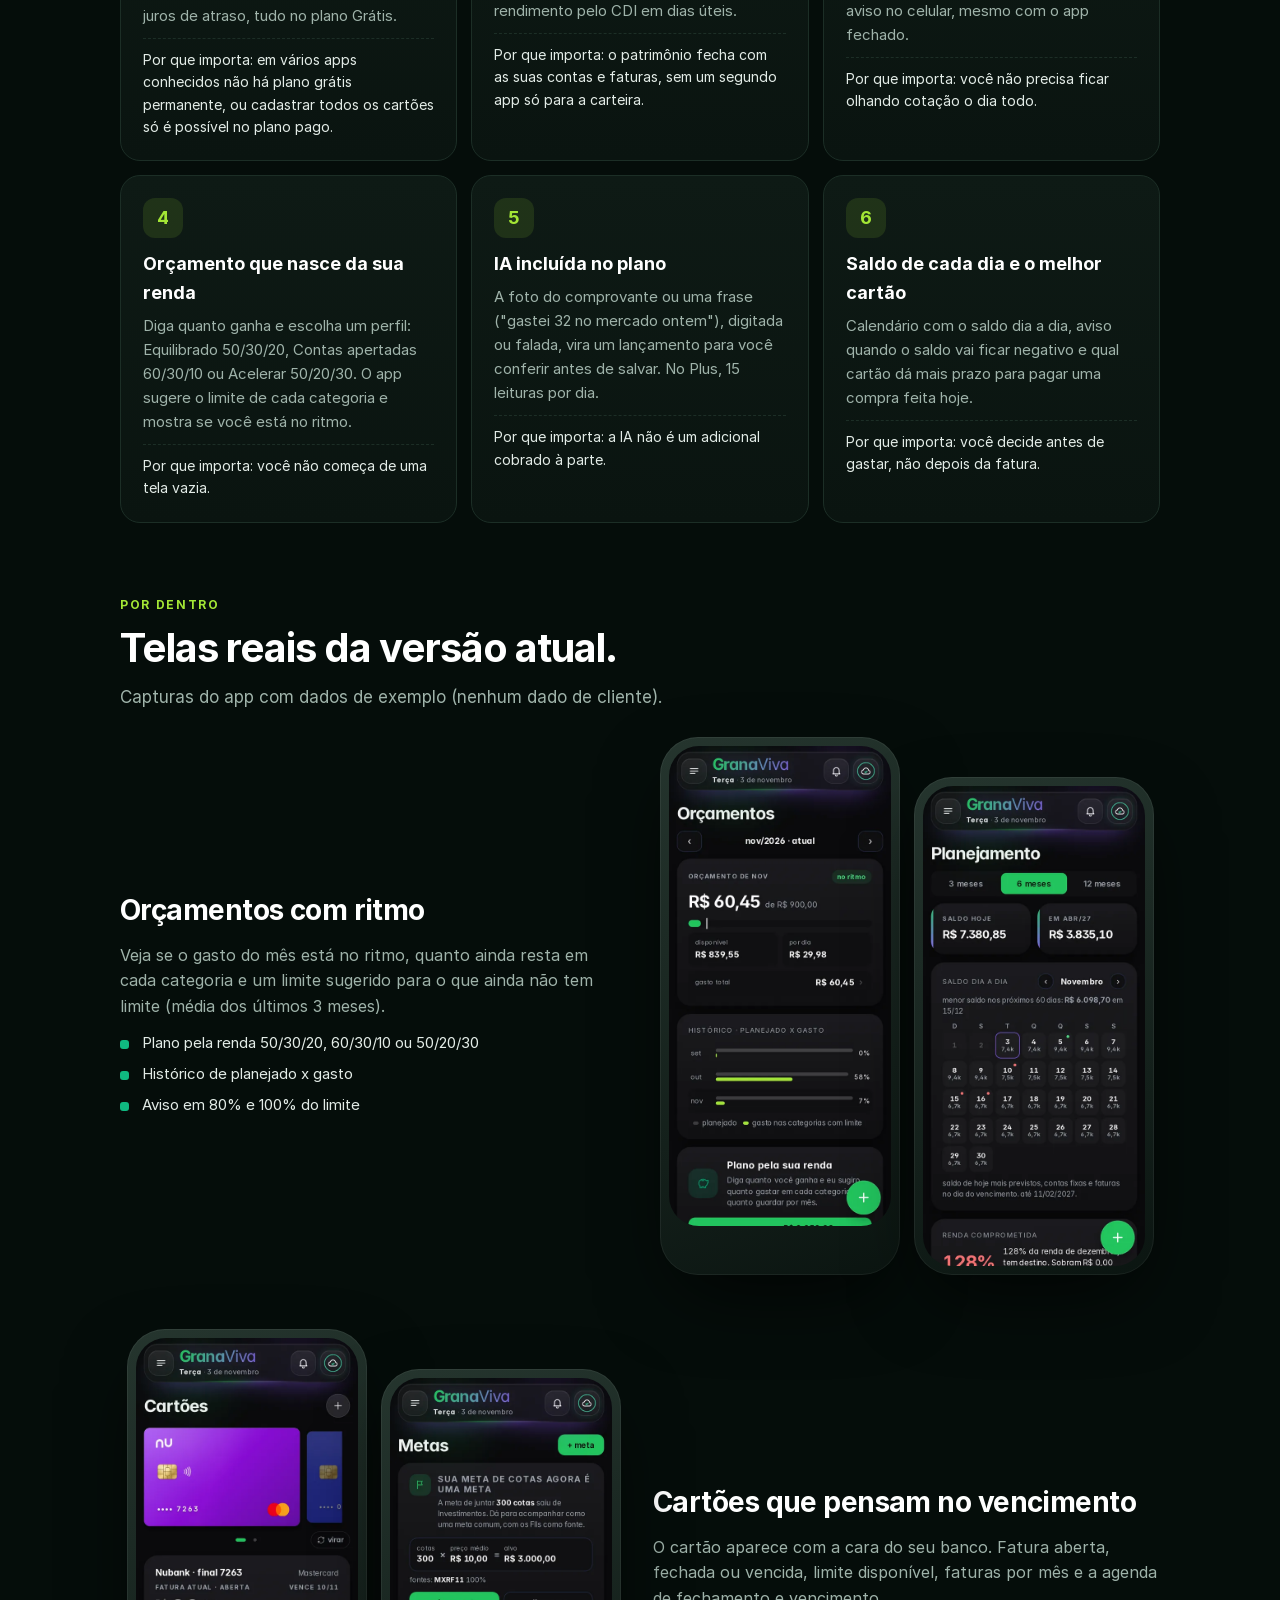
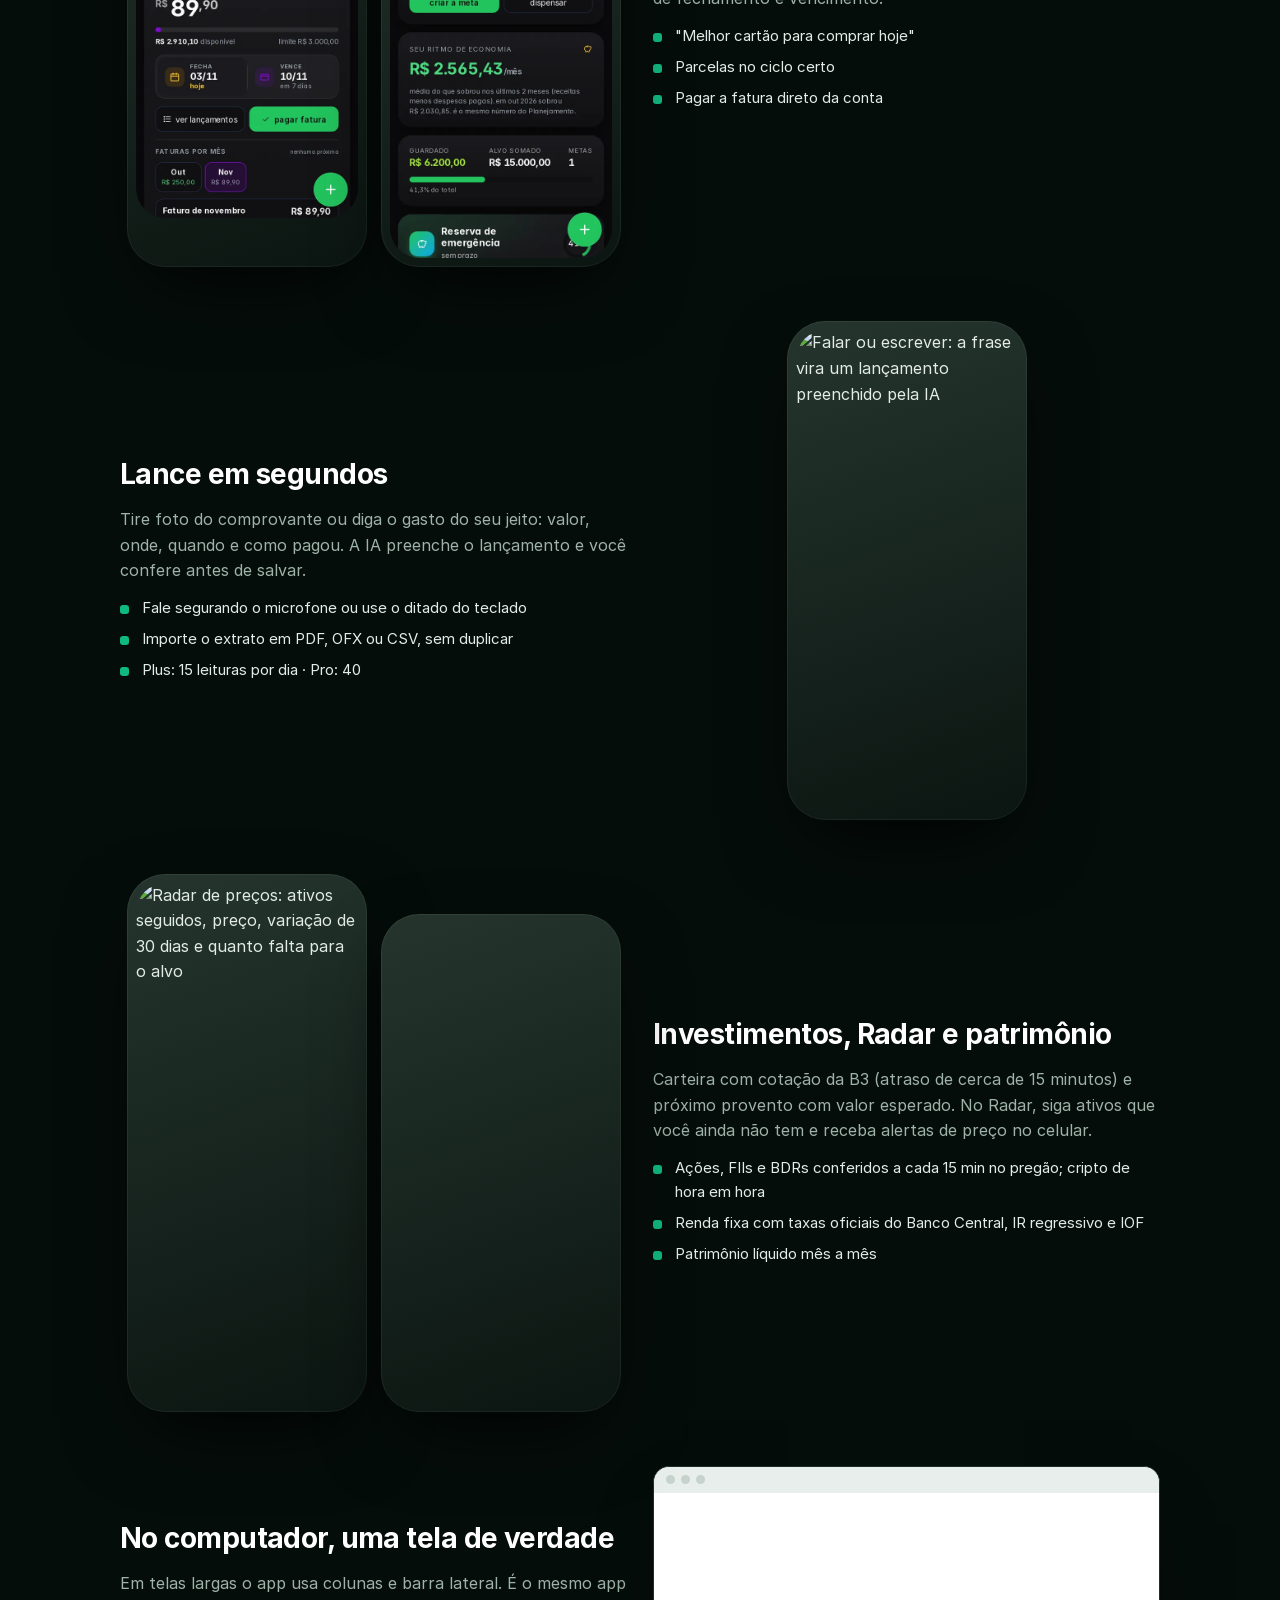
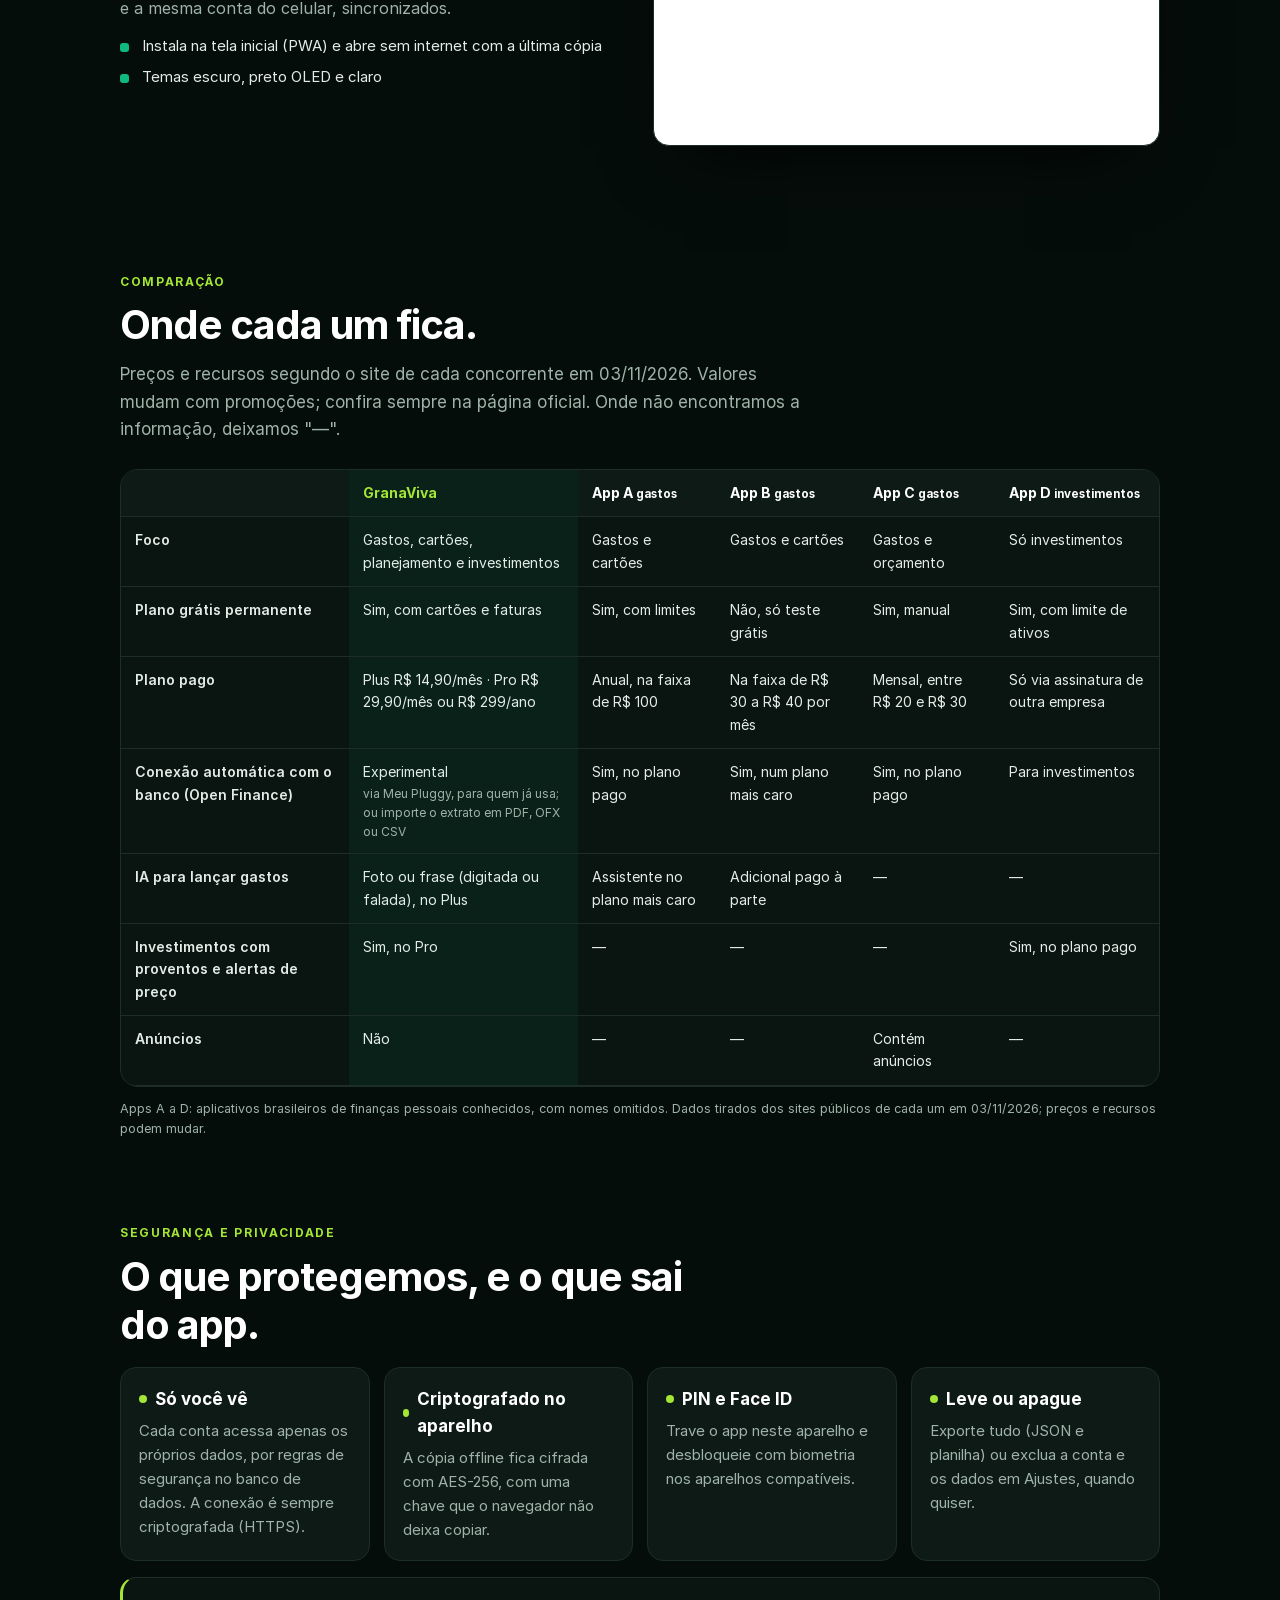
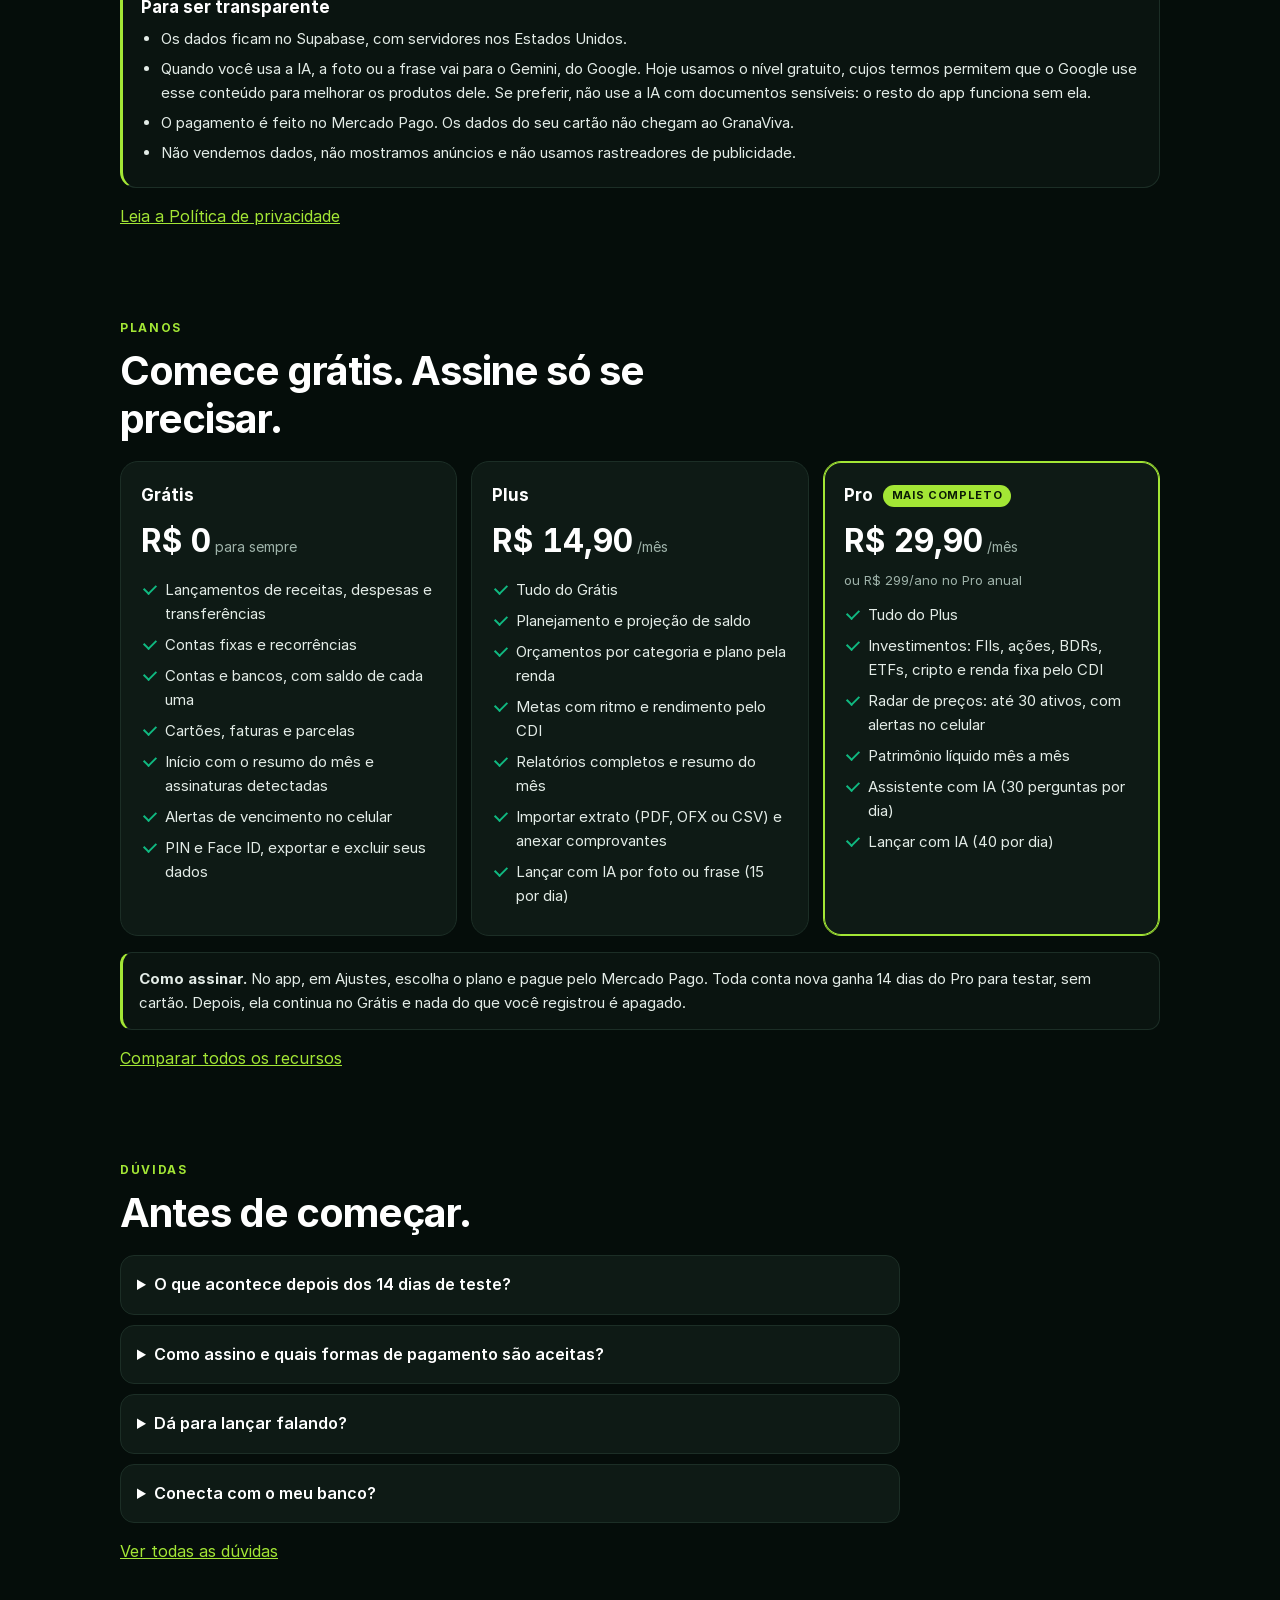
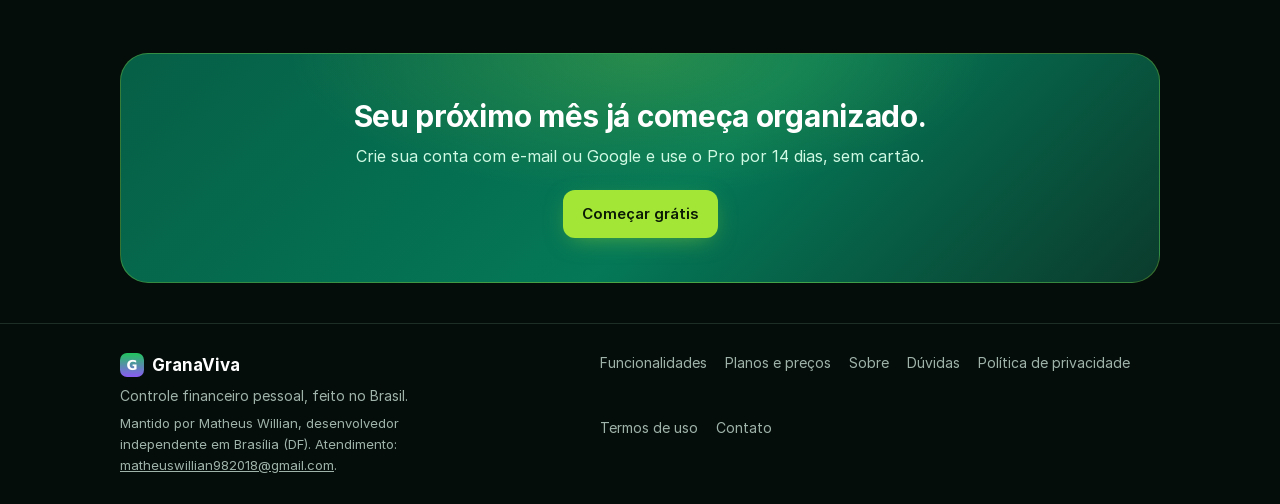
==== commit b3feb6e2: "site v10.157" ====
--- a/site/index.html
+++ b/site/index.html
@@ -6,9 +6,11 @@
 <meta http-equiv="Content-Security-Policy" content="default-src 'self'; img-src 'self' data:; style-src 'self'; font-src 'self'; script-src 'none'; base-uri 'self'; form-action 'none'">
 <meta name="referrer" content="strict-origin-when-cross-origin">
 <title>GranaViva · controle financeiro com cartões, investimentos e IA</title>
-<meta name="description" content="App brasileiro de finanças pessoais: gastos, cartões e faturas no plano grátis; orçamento pela renda (50/30/20), metas, investimentos (FIIs, ações, renda fixa, cripto) e lançamento por foto com IA. Sem anúncios.">
+<meta name="description" content="App brasileiro de finanças pessoais: gastos, cartões e faturas no plano grátis; orçamento pela renda (50/30/20), metas, investimentos com Radar de preços e lançamento por foto ou frase com IA. Sem anúncios.">
+<meta name="theme-color" content="#050d0a">
+<link rel="icon" href="../icons/icon-192.png">
+<link rel="apple-touch-icon" href="../icons/apple-touch-icon.png">
 <link rel="canonical" href="https://theuuswillian.github.io/grana-viva/site/">
-<meta name="theme-color" content="#050d0a">
 <meta property="og:type" content="website">
 <meta property="og:locale" content="pt_BR">
 <meta property="og:site_name" content="GranaViva">
@@ -18,10 +20,8 @@
 <meta property="og:image" content="https://theuuswillian.github.io/grana-viva/site/img/og.jpg">
 <meta property="og:image:width" content="1200"><meta property="og:image:height" content="630">
 <meta name="twitter:card" content="summary_large_image">
-<link rel="icon" href="../icons/icon-192.png">
-<link rel="apple-touch-icon" href="../icons/apple-touch-icon.png">
 <link rel="preload" as="image" href="img/inicio.webp" type="image/webp">
-<script type="application/ld+json">{"@context":"https://schema.org","@type":"SoftwareApplication","name":"GranaViva","applicationCategory":"FinanceApplication","operatingSystem":"Web, Android, iOS (PWA)","inLanguage":"pt-BR","url":"https://theuuswillian.github.io/grana-viva/site/","image":"https://theuuswillian.github.io/grana-viva/site/img/og.jpg","description":"Controle financeiro pessoal: lançamentos, cartões e faturas, orçamentos, planejamento, metas, investimentos e IA.","offers":[{"@type":"Offer","name":"Grátis","price":"0","priceCurrency":"BRL"},{"@type":"Offer","name":"Plus","price":"14.90","priceCurrency":"BRL"},{"@type":"Offer","name":"Pro","price":"29.90","priceCurrency":"BRL"},{"@type":"Offer","name":"Pro anual","price":"299.00","priceCurrency":"BRL"}],"author":{"@type":"Person","name":"Matheus Willian"}}</script>
+<script type="application/ld+json">{"@context": "https://schema.org", "@type": "SoftwareApplication", "name": "GranaViva", "applicationCategory": "FinanceApplication", "operatingSystem": "Web, Android, iOS (PWA)", "inLanguage": "pt-BR", "url": "https://theuuswillian.github.io/grana-viva/site/", "image": "https://theuuswillian.github.io/grana-viva/site/img/og.jpg", "description": "Controle financeiro pessoal: lançamentos, cartões e faturas, orçamentos, planejamento, metas, investimentos com Radar de preços e IA.", "offers": [{"@type": "Offer", "name": "Grátis", "price": "0.00", "priceCurrency": "BRL"}, {"@type": "Offer", "name": "Plus", "price": "14.90", "priceCurrency": "BRL"}, {"@type": "Offer", "name": "Pro", "price": "29.90", "priceCurrency": "BRL"}, {"@type": "Offer", "name": "Pro anual", "price": "299.00", "priceCurrency": "BRL"}], "author": {"@type": "Person", "name": "Matheus Willian"}}</script>
 <link rel="stylesheet" href="site.css">
 </head>
 <body>
@@ -35,39 +35,48 @@
 
 <section class="hero2"><div class="lim">
   <div>
-    <p class="selo2 sobe"><i></i>Feito no Brasil</p>
+    <p class="selo2 sobe"><i></i>Feito no Brasil, em português</p>
     <h1 class="sobe d1">Saiba quanto vai <em>sobrar</em> antes do mês acabar.</h1>
-    <p class="lead sobe d2">Gastos, cartões e faturas, orçamento pela sua renda, metas e investimentos no mesmo app. Lance um gasto por foto ou por voz e veja o saldo de cada dia até o fim do mês.</p>
-    <div class="ctas sobe d3"><a class="btn btnP" href="../">Criar conta grátis</a><a class="btn btnS" href="#por-que">Por que o GranaViva</a></div>
+    <p class="lead sobe d2">Gastos, cartões e faturas, orçamento pela sua renda, metas e investimentos no mesmo app. Lance um gasto pela foto do comprovante ou por uma frase, digitada ou falada, e veja o saldo previsto de cada dia até o fim do mês.</p>
+    <div class="ctas sobe d3"><a class="btn btnP" href="../">Começar grátis</a><a class="btn btnS" href="precos.html">Ver planos</a></div>
     <ul class="provas sobe d3"><li>14 dias do Pro, sem cartão</li><li>Sem anúncios</li><li>Celular e computador</li></ul>
   </div>
   <div class="palco" aria-hidden="true">
     <div class="fone tras esq"><img src="img/cartoes.webp" alt="" width="540" height="1168"></div>
     <div class="fone flutua"><img src="img/inicio.webp" alt="" width="540" height="1168" fetchpriority="high"></div>
-    <div class="fone tras dir"><img src="img/orc.webp" alt="" width="540" height="1168" loading="lazy"></div>
+    <div class="fone tras dir"><img src="img/radar.webp" alt="" width="540" height="1168" loading="lazy"></div>
     <div class="chip c1">Melhor cartão hoje<b>o que dá mais prazo</b></div>
     <div class="chip c2">Previsão do fim do mês<b class="lm">R$ 6.664,60</b>dados de exemplo</div>
   </div>
 </div></section>
 
 <section class="faixa" aria-label="Destaques"><div class="lim"><ul>
-  <li><b>R$ 0</b>cartões e faturas no grátis</li>
+  <li><b>R$ 0</b>cartões e faturas no Grátis</li>
   <li><b>50/30/20</b>orçamento pela sua renda</li>
-  <li><b>FIIs, ações, cripto</b>e renda fixa pelo CDI</li>
-  <li><b>Foto, frase ou voz</b>vira lançamento com IA</li>
+  <li><b>Radar de preços</b>alertas de preço no celular</li>
+  <li><b>Foto ou frase</b>vira lançamento com IA</li>
 </ul></div></section>
+
+<section class="lim sec" aria-labelledby="t-como">
+  <p class="kick">Como funciona</p>
+  <h2 id="t-como">Organizado em três passos.</h2>
+  <ol class="passos">
+    <li><b>Crie sua conta</b><span>Com e-mail ou Google, em menos de um minuto. Você ganha 14 dias do Pro, sem cartão.</span></li>
+    <li><b>Traga o seu mês</b><span>Cadastre contas e cartões, marque as contas fixas e lance os gastos à mão, por foto, por frase ou importando o extrato.</span></li>
+    <li><b>Acompanhe sem susto</b><span>Veja o saldo previsto, o limite de cada categoria e receba avisos de fatura, contas do dia e orçamento no celular.</span></li>
+  </ol>
+</section>
 
 <section class="lim sec" id="por-que">
   <p class="kick">Por que GranaViva</p>
-  <h2>O que você não encontra junto, pelo mesmo preço, nos apps mais conhecidos.</h2>
-  <p class="sub">Comparamos com o que os apps de finanças mais conhecidos do Brasil publicam nos próprios sites (consultados em novembro de 2026).</p>
+  <h2>O que costuma estar espalhado em vários apps, num só lugar.</h2>
   <div class="difs">
-    <article class="dif revela"><div class="ic">1</div><h3>Cartões e faturas de graça, para sempre</h3><p>Compras e parcelas na fatura certa, fechamento, vencimento, limite usado e juros de atraso, tudo no plano Grátis.</p><p class="porque">Por que importa: em vários apps conhecidos não existe plano grátis permanente, ou cadastrar todos os seus cartões só é possível no plano pago.</p></article>
-    <article class="dif revela"><div class="ic">2</div><h3>Gastos e investimentos no mesmo lugar</h3><p>FIIs, ações, BDRs, ETFs, cripto e renda fixa (CDB, LCI/LCA, Tesouro, caixinhas) com proventos, preço médio, IR e rendimento pelo CDI em dias úteis.</p><p class="porque">Por que importa: o patrimônio fecha com as suas contas e faturas, sem precisar de um segundo app só para a carteira.</p></article>
-    <article class="dif revela"><div class="ic">3</div><h3>Orçamento que nasce da sua renda</h3><p>Diga quanto ganha e escolha um perfil: Equilibrado 50/30/20, Contas apertadas 60/30/10 ou Acelerar 50/20/30. O app sugere o limite de cada categoria e mostra se você está no ritmo.</p><p class="porque">Por que importa: você não começa de uma tela vazia de limites.</p></article>
-    <article class="dif revela"><div class="ic">4</div><h3>IA incluída, sem taxa extra</h3><p>Foto do comprovante, uma frase ("gastei 32 no mercado ontem") ou um áudio viram um lançamento para você conferir. No Plus, 15 leituras por dia.</p><p class="porque">Por que importa: em outros apps a IA costuma ser um adicional pago à parte ou ficar só no plano mais caro.</p></article>
-    <article class="dif revela"><div class="ic">5</div><h3>Saldo de cada dia e o melhor cartão</h3><p>Calendário com o saldo dia a dia, alerta quando o saldo vai ficar negativo e qual cartão dá mais prazo para pagar uma compra feita hoje.</p><p class="porque">Por que importa: você decide antes de gastar, não depois da fatura.</p></article>
-    <article class="dif revela"><div class="ic">6</div><h3>Privado de verdade</h3><p>Sem anúncios. Cópia local criptografada (AES-256), trava com PIN e Face ID, e exportar ou excluir a conta inteira em Ajustes (LGPD).</p><p class="porque">Por que importa: muitos apps gratuitos de finanças se pagam com anúncios. Aqui, você não é o produto.</p></article>
+    <article class="dif revela"><div class="ic">1</div><h3>Cartões e faturas de graça, para sempre</h3><p>Compras e parcelas na fatura certa, fechamento, vencimento, limite usado e juros de atraso, tudo no plano Grátis.</p><p class="porque">Por que importa: em vários apps conhecidos não há plano grátis permanente, ou cadastrar todos os cartões só é possível no plano pago.</p></article>
+    <article class="dif revela"><div class="ic">2</div><h3>Gastos e investimentos juntos</h3><p>FIIs, ações, BDRs, ETFs, cripto e renda fixa (CDB, LCI/LCA, Tesouro, caixinhas) com proventos, preço médio, IR e rendimento pelo CDI em dias úteis.</p><p class="porque">Por que importa: o patrimônio fecha com as suas contas e faturas, sem um segundo app só para a carteira.</p></article>
+    <article class="dif revela"><div class="ic">3</div><h3>Radar de preços</h3><p>Siga até 30 ativos que você ainda não tem, defina até 3 alertas por ativo (acima de, abaixo de ou queda no dia) e receba o aviso no celular, mesmo com o app fechado.</p><p class="porque">Por que importa: você não precisa ficar olhando cotação o dia todo.</p></article>
+    <article class="dif revela"><div class="ic">4</div><h3>Orçamento que nasce da sua renda</h3><p>Diga quanto ganha e escolha um perfil: Equilibrado 50/30/20, Contas apertadas 60/30/10 ou Acelerar 50/20/30. O app sugere o limite de cada categoria e mostra se você está no ritmo.</p><p class="porque">Por que importa: você não começa de uma tela vazia.</p></article>
+    <article class="dif revela"><div class="ic">5</div><h3>IA incluída no plano</h3><p>A foto do comprovante ou uma frase ("gastei 32 no mercado ontem"), digitada ou falada, vira um lançamento para você conferir antes de salvar. No Plus, 15 leituras por dia.</p><p class="porque">Por que importa: a IA não é um adicional cobrado à parte.</p></article>
+    <article class="dif revela"><div class="ic">6</div><h3>Saldo de cada dia e o melhor cartão</h3><p>Calendário com o saldo dia a dia, aviso quando o saldo vai ficar negativo e qual cartão dá mais prazo para pagar uma compra feita hoje.</p><p class="porque">Por que importa: você decide antes de gastar, não depois da fatura.</p></article>
   </div>
 </section>
 
@@ -82,34 +91,39 @@
   </div>
 
   <div class="vit inv revela">
-    <div class="vitTxt"><h3>Cartões que pensam no vencimento</h3><p>O cartão aparece com a cara do seu banco. Fatura aberta, fechada ou vencida, limite disponível, faturas por mês e a agenda de fechamento e vencimento.</p><ul class="lst"><li>"Melhor cartão para comprar hoje"</li><li>Parcelas no ciclo certo</li><li>Pagar fatura direto da conta</li></ul></div>
+    <div class="vitTxt"><h3>Cartões que pensam no vencimento</h3><p>O cartão aparece com a cara do seu banco. Fatura aberta, fechada ou vencida, limite disponível, faturas por mês e a agenda de fechamento e vencimento.</p><ul class="lst"><li>"Melhor cartão para comprar hoje"</li><li>Parcelas no ciclo certo</li><li>Pagar a fatura direto da conta</li></ul></div>
     <div class="vitImgs"><div class="fone"><img src="img/cartoes.webp" alt="Cartões: cartão do banco, fatura atual, fechamento e vencimento" width="540" height="1168" loading="lazy"></div><div class="fone"><img src="img/metas.webp" alt="Metas: ritmo de economia, guardado e alvo" width="540" height="1168" loading="lazy"></div></div>
   </div>
 
   <div class="vit revela">
-    <div class="vitTxt"><h3>Investimentos e patrimônio</h3><p>Carteira com cotação da B3 (atraso de cerca de 15 minutos), próximo provento com valor esperado, e patrimônio líquido: contas, investimentos e bens menos faturas e dívidas.</p><ul class="lst"><li>Renda fixa com taxas oficiais do Banco Central</li><li>IR regressivo, IOF e FGC</li><li>Histórico mês a mês</li></ul></div>
-    <div class="vitImgs"><div class="fone"><img src="img/fii.webp" alt="Investimentos: patrimônio investido, alocação e próximo provento" width="540" height="1168" loading="lazy"></div><div class="fone"><img src="img/pat.webp" alt="Patrimônio: patrimônio líquido, o que você tem e o que deve" width="540" height="1168" loading="lazy"></div></div>
+    <div class="vitTxt"><h3>Lance em segundos</h3><p>Tire foto do comprovante ou diga o gasto do seu jeito: valor, onde, quando e como pagou. A IA preenche o lançamento e você confere antes de salvar.</p><ul class="lst"><li>Fale segurando o microfone ou use o ditado do teclado</li><li>Importe o extrato em PDF, OFX ou CSV, sem duplicar</li><li>Plus: 15 leituras por dia · Pro: 40</li></ul></div>
+    <div class="vitImgs"><div class="fone"><img src="img/ia-frase.webp" alt="Falar ou escrever: a frase vira um lançamento preenchido pela IA" width="540" height="1168" loading="lazy"></div></div>
   </div>
 
   <div class="vit inv revela">
-    <div class="vitTxt"><h3>No computador, uma tela de verdade</h3><p>A partir de telas largas o app usa colunas, barra lateral e o tema claro esmeralda. É o mesmo app e a mesma conta do celular, sincronizados.</p><ul class="lst"><li>Instala na tela inicial (PWA) e abre sem internet</li><li>Temas escuro, preto OLED e claro</li></ul></div>
+    <div class="vitTxt"><h3>Investimentos, Radar e patrimônio</h3><p>Carteira com cotação da B3 (atraso de cerca de 15 minutos) e próximo provento com valor esperado. No Radar, siga ativos que você ainda não tem e receba alertas de preço no celular.</p><ul class="lst"><li>Ações, FIIs e BDRs conferidos a cada 15 min no pregão; cripto de hora em hora</li><li>Renda fixa com taxas oficiais do Banco Central, IR regressivo e IOF</li><li>Patrimônio líquido mês a mês</li></ul></div>
+    <div class="vitImgs"><div class="fone"><img src="img/radar.webp" alt="Radar de preços: ativos seguidos, preço, variação de 30 dias e quanto falta para o alvo" width="540" height="1168" loading="lazy"></div><div class="fone"><img src="img/radar-alertas.webp" alt="Alertas do Radar: acima de, abaixo de ou queda no dia, até 3 por ativo" width="540" height="1168" loading="lazy"></div></div>
+  </div>
+
+  <div class="vit revela">
+    <div class="vitTxt"><h3>No computador, uma tela de verdade</h3><p>Em telas largas o app usa colunas e barra lateral. É o mesmo app e a mesma conta do celular, sincronizados.</p><ul class="lst"><li>Instala na tela inicial (PWA) e abre sem internet com a última cópia</li><li>Temas escuro, preto OLED e claro</li></ul></div>
     <div class="pc"><div class="barra"><i></i><i></i><i></i></div><img src="img/inicio-pc.webp" alt="GranaViva no computador: saldo total, entradas e saídas, previsão do fim do mês" width="1600" height="800" loading="lazy"></div>
   </div>
 </section>
 
 <section class="lim sec" aria-labelledby="t-comp">
-  <p class="kick">Comparação honesta</p>
+  <p class="kick">Comparação</p>
   <h2 id="t-comp">Onde cada um fica.</h2>
-  <p class="sub">Preços e recursos segundo o site de cada concorrente em nov/2026. Valores mudam com promoções; confira sempre na página oficial. Onde não encontramos a informação, deixamos "—".</p>
+  <p class="sub">Preços e recursos segundo o site de cada concorrente em 03/11/2026. Valores mudam com promoções; confira sempre na página oficial. Onde não encontramos a informação, deixamos "—".</p>
   <div class="comp"><table>
     <thead><tr><th scope="col">&nbsp;</th><th scope="col" class="gv">GranaViva</th><th scope="col">App A <small>gastos</small></th><th scope="col">App B <small>gastos</small></th><th scope="col">App C <small>gastos</small></th><th scope="col">App D <small>investimentos</small></th></tr></thead>
     <tbody>
       <tr><th scope="row">Foco</th><td class="gv">Gastos, cartões, planejamento e investimentos</td><td>Gastos e cartões</td><td>Gastos e cartões</td><td>Gastos e orçamento</td><td>Só investimentos</td></tr>
       <tr><th scope="row">Plano grátis permanente</th><td class="gv">Sim, com cartões e faturas</td><td>Sim, com limites</td><td>Não, só teste grátis</td><td>Sim, manual</td><td>Sim, com limite de ativos</td></tr>
-      <tr><th scope="row">Plano pago</th><td class="gv">Plus R$ 14,90/mês · Pro R$ 29,90/mês ou R$ 299/ano <small>assinaturas abertas</small></td><td>Anual, na faixa de R$ 100</td><td>Na faixa de R$ 30 a R$ 40 por mês</td><td>Mensal, entre R$ 20 e R$ 30</td><td>Só via assinatura de outra empresa</td></tr>
-      <tr><th scope="row">Conexão automática com o banco (Open Finance)</th><td class="gv">Não <small>importa extrato OFX/CSV</small></td><td>Sim, no plano pago</td><td>Sim, num plano mais caro</td><td>Sim, no plano pago</td><td>Para investimentos</td></tr>
-      <tr><th scope="row">IA para lançar gastos</th><td class="gv">Foto, frase ou voz, no Plus</td><td>Assistente no plano mais caro</td><td>Adicional pago à parte</td><td>—</td><td>—</td></tr>
-      <tr><th scope="row">Investimentos com proventos</th><td class="gv">Sim, no Pro</td><td>—</td><td>—</td><td>—</td><td>Sim, no plano pago</td></tr>
+      <tr><th scope="row">Plano pago</th><td class="gv">Plus R$ 14,90/mês · Pro R$ 29,90/mês ou R$ 299/ano</td><td>Anual, na faixa de R$ 100</td><td>Na faixa de R$ 30 a R$ 40 por mês</td><td>Mensal, entre R$ 20 e R$ 30</td><td>Só via assinatura de outra empresa</td></tr>
+      <tr><th scope="row">Conexão automática com o banco (Open Finance)</th><td class="gv">Experimental <small>via Meu Pluggy, para quem já usa; ou importe o extrato em PDF, OFX ou CSV</small></td><td>Sim, no plano pago</td><td>Sim, num plano mais caro</td><td>Sim, no plano pago</td><td>Para investimentos</td></tr>
+      <tr><th scope="row">IA para lançar gastos</th><td class="gv">Foto ou frase (digitada ou falada), no Plus</td><td>Assistente no plano mais caro</td><td>Adicional pago à parte</td><td>—</td><td>—</td></tr>
+      <tr><th scope="row">Investimentos com proventos e alertas de preço</th><td class="gv">Sim, no Pro</td><td>—</td><td>—</td><td>—</td><td>Sim, no plano pago</td></tr>
       <tr><th scope="row">Anúncios</th><td class="gv">Não</td><td>—</td><td>—</td><td>Contém anúncios</td><td>—</td></tr>
     </tbody>
   </table></div>
@@ -117,13 +131,22 @@
 </section>
 
 <section class="lim sec" aria-labelledby="t-seg">
-  <p class="kick">Seus dados são seus</p>
-  <h2 id="t-seg">Segurança sem letra miúda.</h2>
+  <p class="kick">Segurança e privacidade</p>
+  <h2 id="t-seg">O que protegemos, e o que sai do app.</h2>
   <div class="seg">
-    <div class="item"><h3>Só você vê</h3><p>Cada conta acessa apenas os próprios dados, por regras de segurança no banco de dados.</p></div>
-    <div class="item"><h3>Criptografado no aparelho</h3><p>A cópia offline fica cifrada com AES-256; a chave não sai do navegador.</p></div>
-    <div class="item"><h3>PIN e Face ID</h3><p>Trave o app e desbloqueie com biometria nos aparelhos compatíveis.</p></div>
-    <div class="item"><h3>Leve ou apague</h3><p>Exporte tudo (JSON e planilha) ou exclua a conta e os dados em Ajustes.</p></div>
+    <div class="item"><h3>Só você vê</h3><p>Cada conta acessa apenas os próprios dados, por regras de segurança no banco de dados. A conexão é sempre criptografada (HTTPS).</p></div>
+    <div class="item"><h3>Criptografado no aparelho</h3><p>A cópia offline fica cifrada com AES-256, com uma chave que o navegador não deixa copiar.</p></div>
+    <div class="item"><h3>PIN e Face ID</h3><p>Trave o app neste aparelho e desbloqueie com biometria nos aparelhos compatíveis.</p></div>
+    <div class="item"><h3>Leve ou apague</h3><p>Exporte tudo (JSON e planilha) ou exclua a conta e os dados em Ajustes, quando quiser.</p></div>
+  </div>
+  <div class="franco">
+    <h3>Para ser transparente</h3>
+    <ul class="lista">
+      <li>Os dados ficam no Supabase, com servidores nos Estados Unidos.</li>
+      <li>Quando você usa a IA, a foto ou a frase vai para o Gemini, do Google. Hoje usamos o nível gratuito, cujos termos permitem que o Google use esse conteúdo para melhorar os produtos dele. Se preferir, não use a IA com documentos sensíveis: o resto do app funciona sem ela.</li>
+      <li>O pagamento é feito no Mercado Pago. Os dados do seu cartão não chegam ao GranaViva.</li>
+      <li>Não vendemos dados, não mostramos anúncios e não usamos rastreadores de publicidade.</li>
+    </ul>
   </div>
   <p><a href="privacidade.html">Leia a Política de privacidade</a></p>
 </section>
@@ -134,28 +157,35 @@
   <div class="planos"><article class="plano">
   <h3>Grátis</h3>
   <p class="preco">R$ 0<small>para sempre</small></p>
-  <ul class="checks"><li>Lançamentos manuais de receitas e despesas</li><li>Contas e bancos, com transferências</li><li>Categorias personalizadas</li><li>Cartões, faturas e parcelas</li><li>Início com o resumo do mês</li><li>Alertas de vencimento no celular</li><li>Exportar e excluir seus dados</li></ul>
+  <ul class="checks"><li>Lançamentos de receitas, despesas e transferências</li><li>Contas fixas e recorrências</li><li>Contas e bancos, com saldo de cada uma</li><li>Cartões, faturas e parcelas</li><li>Início com o resumo do mês e assinaturas detectadas</li><li>Alertas de vencimento no celular</li><li>PIN e Face ID, exportar e excluir seus dados</li></ul>
 </article><article class="plano">
   <h3>Plus</h3>
   <p class="preco">R$ 14,90<small>/mês</small></p>
-  <ul class="checks"><li>Tudo do Grátis</li><li>Planejamento e projeção de saldo</li><li>Orçamentos por categoria</li><li>Metas com ritmo e rendimento pelo CDI</li><li>Relatórios completos e resumo do mês</li><li>Importar extrato OFX/CSV e anexar comprovantes</li><li>Lançar com IA (15 por dia)</li></ul>
+  <ul class="checks"><li>Tudo do Grátis</li><li>Planejamento e projeção de saldo</li><li>Orçamentos por categoria e plano pela renda</li><li>Metas com ritmo e rendimento pelo CDI</li><li>Relatórios completos e resumo do mês</li><li>Importar extrato (PDF, OFX ou CSV) e anexar comprovantes</li><li>Lançar com IA por foto ou frase (15 por dia)</li></ul>
 </article><article class="plano destaque">
   <h3>Pro <span class="etq">mais completo</span></h3>
   <p class="preco">R$ 29,90<small>/mês</small></p><p class="pAnual">ou R$ 299/ano no Pro anual</p>
-  <ul class="checks"><li>Tudo do Plus</li><li>Investimentos: FIIs, renda fixa pelo CDI e cotações</li><li>Patrimônio líquido mês a mês</li><li>Assistente com IA (30 perguntas por dia)</li><li>Lançar com IA (40 por dia)</li></ul>
+  <ul class="checks"><li>Tudo do Plus</li><li>Investimentos: FIIs, ações, BDRs, ETFs, cripto e renda fixa pelo CDI</li><li>Radar de preços: até 30 ativos, com alertas no celular</li><li>Patrimônio líquido mês a mês</li><li>Assistente com IA (30 perguntas por dia)</li><li>Lançar com IA (40 por dia)</li></ul>
 </article></div>
-  <p class="aviso"><strong>Assinaturas abertas.</strong> Você assina pelo app, em Ajustes, com pagamento pelo Mercado Pago. Toda conta nova ganha 14 dias do Pro para testar tudo, sem cartão. Depois, continua no Grátis e nada do que você registrou é apagado.</p>
+  <p class="aviso"><strong>Como assinar.</strong> No app, em Ajustes, escolha o plano e pague pelo Mercado Pago. Toda conta nova ganha 14 dias do Pro para testar, sem cartão. Depois, ela continua no Grátis e nada do que você registrou é apagado.</p>
   <p><a href="precos.html">Comparar todos os recursos</a></p>
+</section>
+
+<section class="lim sec" aria-labelledby="t-faq">
+  <p class="kick">Dúvidas</p>
+  <h2 id="t-faq">Antes de começar.</h2>
+  <div class="faq"><details class="faqI"><summary>O que acontece depois dos 14 dias de teste?</summary><p>Sua conta passa para o Grátis automaticamente. Nada é cobrado, porque o teste não pede cartão, e nada do que você registrou é apagado. Os recursos pagos ficam escondidos e voltam se você assinar.</p></details><details class="faqI"><summary>Como assino e quais formas de pagamento são aceitas?</summary><p>No app, abra Ajustes, escolha o plano e pague pelo Mercado Pago. Você escolhe a forma de pagamento na tela do Mercado Pago, entre as que ele oferece para assinaturas (cartão de crédito ou saldo da conta Mercado Pago, por exemplo). A renovação é automática até você cancelar.</p></details><details class="faqI"><summary>Dá para lançar falando?</summary><p>Sim, nos planos com IA. Em &quot;Falar ou escrever&quot;, segure o microfone e diga o gasto, ou use o ditado do teclado do celular. A fala vira texto pelo reconhecimento de voz do próprio navegador ou do teclado (da Apple ou do Google, conforme o aparelho) e só a frase escrita vai para a IA montar o lançamento, que você confere antes de salvar. Áudios pelo WhatsApp ainda não estão disponíveis.</p></details><details class="faqI"><summary>Conecta com o meu banco?</summary><p>Você pode importar o extrato em PDF, OFX ou CSV (Plus e Pro). Existe também uma conexão bancária experimental pelo Meu Pluggy, para quem já tem conta lá: é preciso criar a conta no Meu Pluggy e copiar as credenciais para o app. Ainda não há uma conexão Open Finance simples, de um toque.</p></details></div>
+  <p><a href="faq.html">Ver todas as dúvidas</a></p>
 </section>
 
 <section class="lim"><div class="cta2 revela">
   <h2>Seu próximo mês já começa organizado.</h2>
-  <p>Crie sua conta com e-mail ou Google em menos de um minuto.</p>
-  <a class="btn btnP" href="../">Abrir o GranaViva</a>
+  <p>Crie sua conta com e-mail ou Google e use o Pro por 14 dias, sem cartão.</p>
+  <a class="btn btnP" href="../">Começar grátis</a>
 </div></section>
 </main>
 <footer class="rodape"><div class="lim rodIn">
-  <div><a class="marca" href="./"><img src="../icons/icon-192.png" alt="" width="24" height="24">GranaViva</a><p>Controle financeiro pessoal, feito no Brasil.</p></div>
+  <div><a class="marca" href="./"><img src="../icons/icon-192.png" alt="" width="24" height="24">GranaViva</a><p>Controle financeiro pessoal, feito no Brasil.</p><p class="forn">Mantido por Matheus Willian, desenvolvedor independente em Brasília (DF). Atendimento: <a href="mailto:matheuswillian982018@gmail.com">matheuswillian982018@gmail.com</a>.</p></div>
   <nav aria-label="Rodapé"><a href="funcionalidades.html">Funcionalidades</a><a href="precos.html">Planos e preços</a><a href="sobre.html">Sobre</a><a href="faq.html">Dúvidas</a><a href="privacidade.html">Política de privacidade</a><a href="termos.html">Termos de uso</a><a href="mailto:matheuswillian982018@gmail.com">Contato</a></nav>
 </div></footer>
 </body>
--- a/site/site.css
+++ b/site/site.css
@@ -65,7 +65,7 @@
 .legal h2{font-size:20px;margin-top:28px}
 .faq{max-width:780px}
 .faqI{background:var(--card);border:1px solid var(--line);border-radius:14px;padding:4px 16px;margin:0 0 10px}
-.faqI summary{cursor:pointer;font-weight:600;color:var(--hd);padding:12px 0;list-style-position:outside}
+.faqI summary{cursor:pointer;font-weight:600;color:var(--hd);padding:12px 0;list-style-position:inside}
 .faqI p{margin:0 0 14px;color:var(--txt)}
 .final{text-align:center;padding-bottom:48px}
 .rodape{border-top:1px solid var(--line);margin-top:40px;padding:28px 0 calc(28px + env(safe-area-inset-bottom,0))}
@@ -155,3 +155,16 @@
 @keyframes sobe{from{opacity:0;transform:translateY(14px)}to{opacity:1;transform:none}}
 @supports (animation-timeline:view()){.revela{animation:sobe linear both;animation-timeline:view();animation-range:entry 0% entry 35%}}
 @media (prefers-reduced-motion:reduce){*,*:before,*:after{animation:none!important;transition:none!important}}
+
+/* ===== 10/11/2026 (site157): como funciona, transparência, rodapé ===== */
+.passos{list-style:none;counter-reset:p;padding:0;margin:0;display:grid;gap:14px;grid-template-columns:repeat(auto-fit,minmax(min(100%,260px),1fr))}
+.passos li{counter-increment:p;position:relative;background:var(--card);border:1px solid var(--line);border-radius:18px;padding:20px 18px 18px 64px}
+.passos li:before{content:counter(p);position:absolute;left:18px;top:18px;width:32px;height:32px;border-radius:10px;display:grid;place-items:center;background:rgba(163,230,53,.12);color:var(--lime);font-weight:800}
+.passos b{display:block;color:var(--hd);font-size:17px;margin-bottom:4px}
+.passos span{color:var(--mut);font-size:15px}
+.franco{margin:16px 0 0;background:var(--card2);border:1px solid var(--line);border-left:3px solid var(--lime);border-radius:16px;padding:16px 18px}
+.franco h3{margin:0 0 4px}
+.franco .lista{margin:6px 0 0;color:var(--txt);font-size:15px}
+.ctas.cen{justify-content:center}
+.rodIn p.forn{max-width:44ch;font-size:13px}
+.rodIn p.forn a{color:var(--mut)}
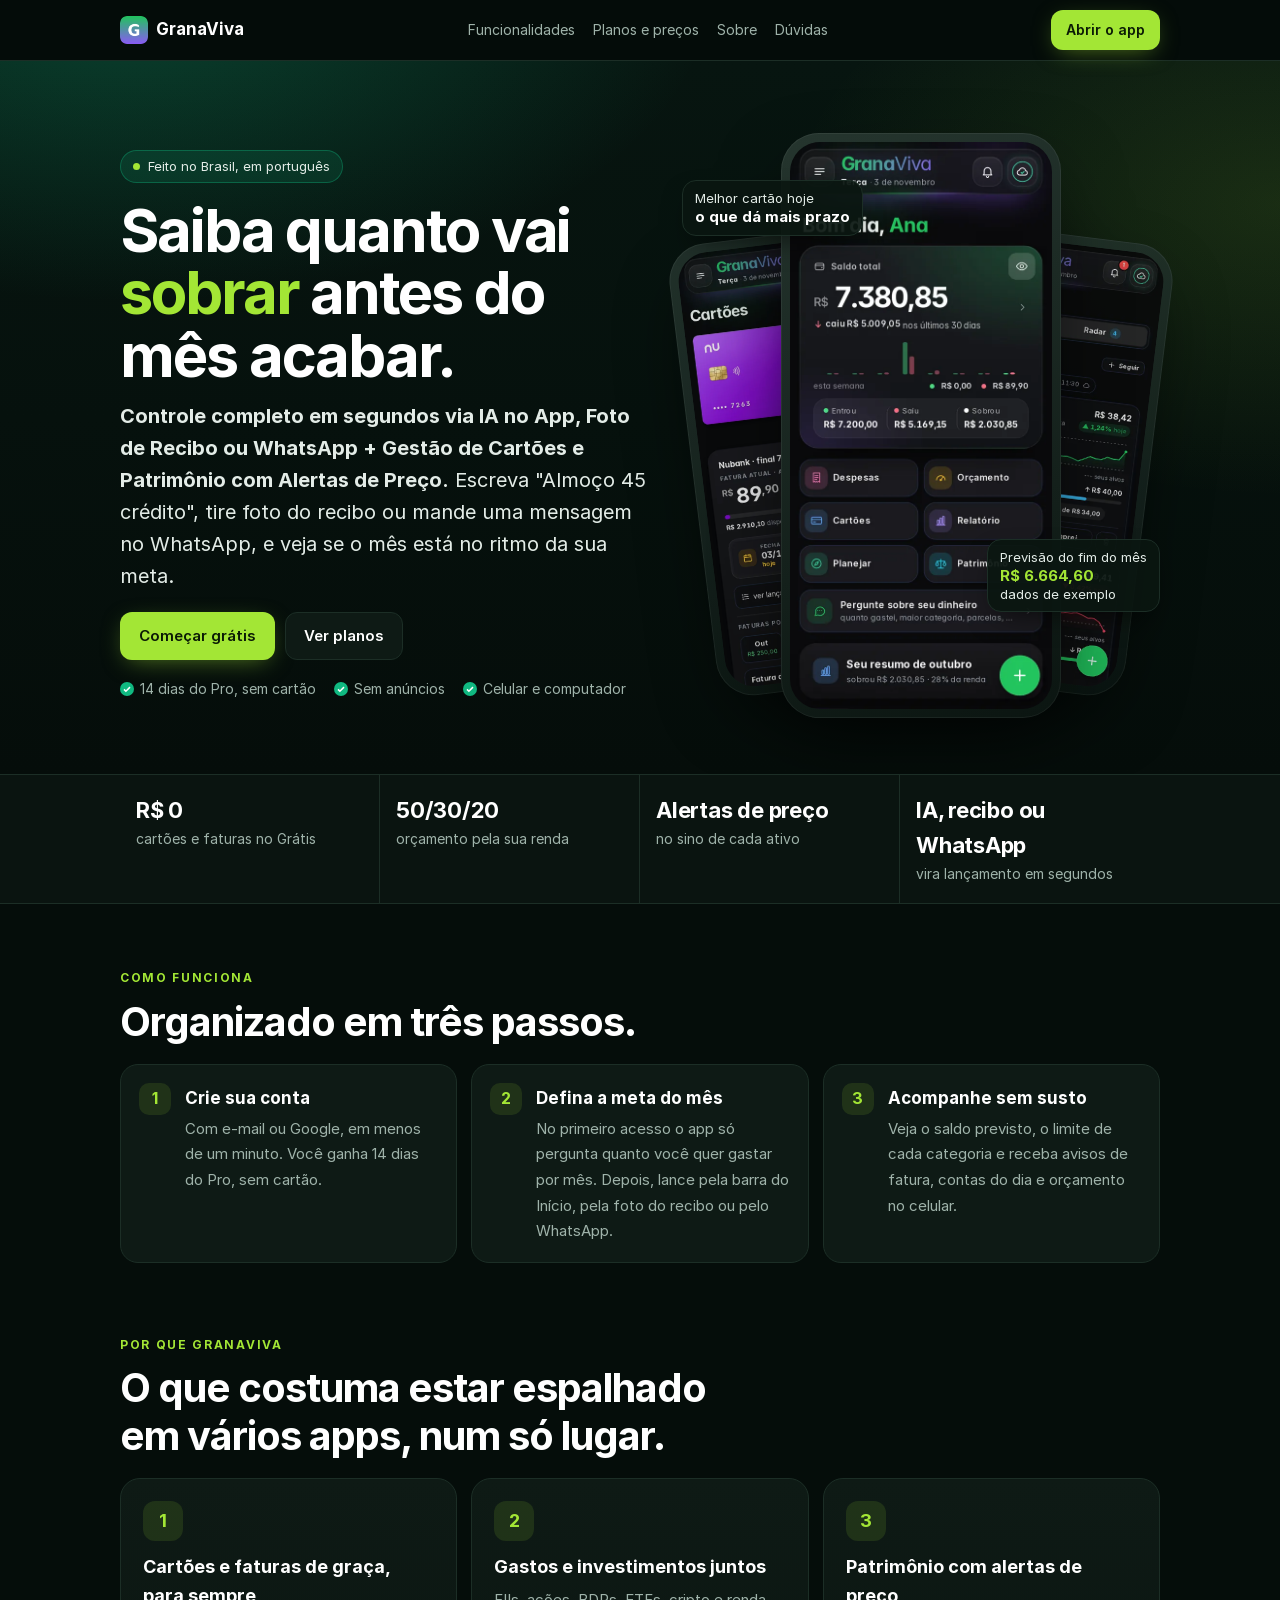
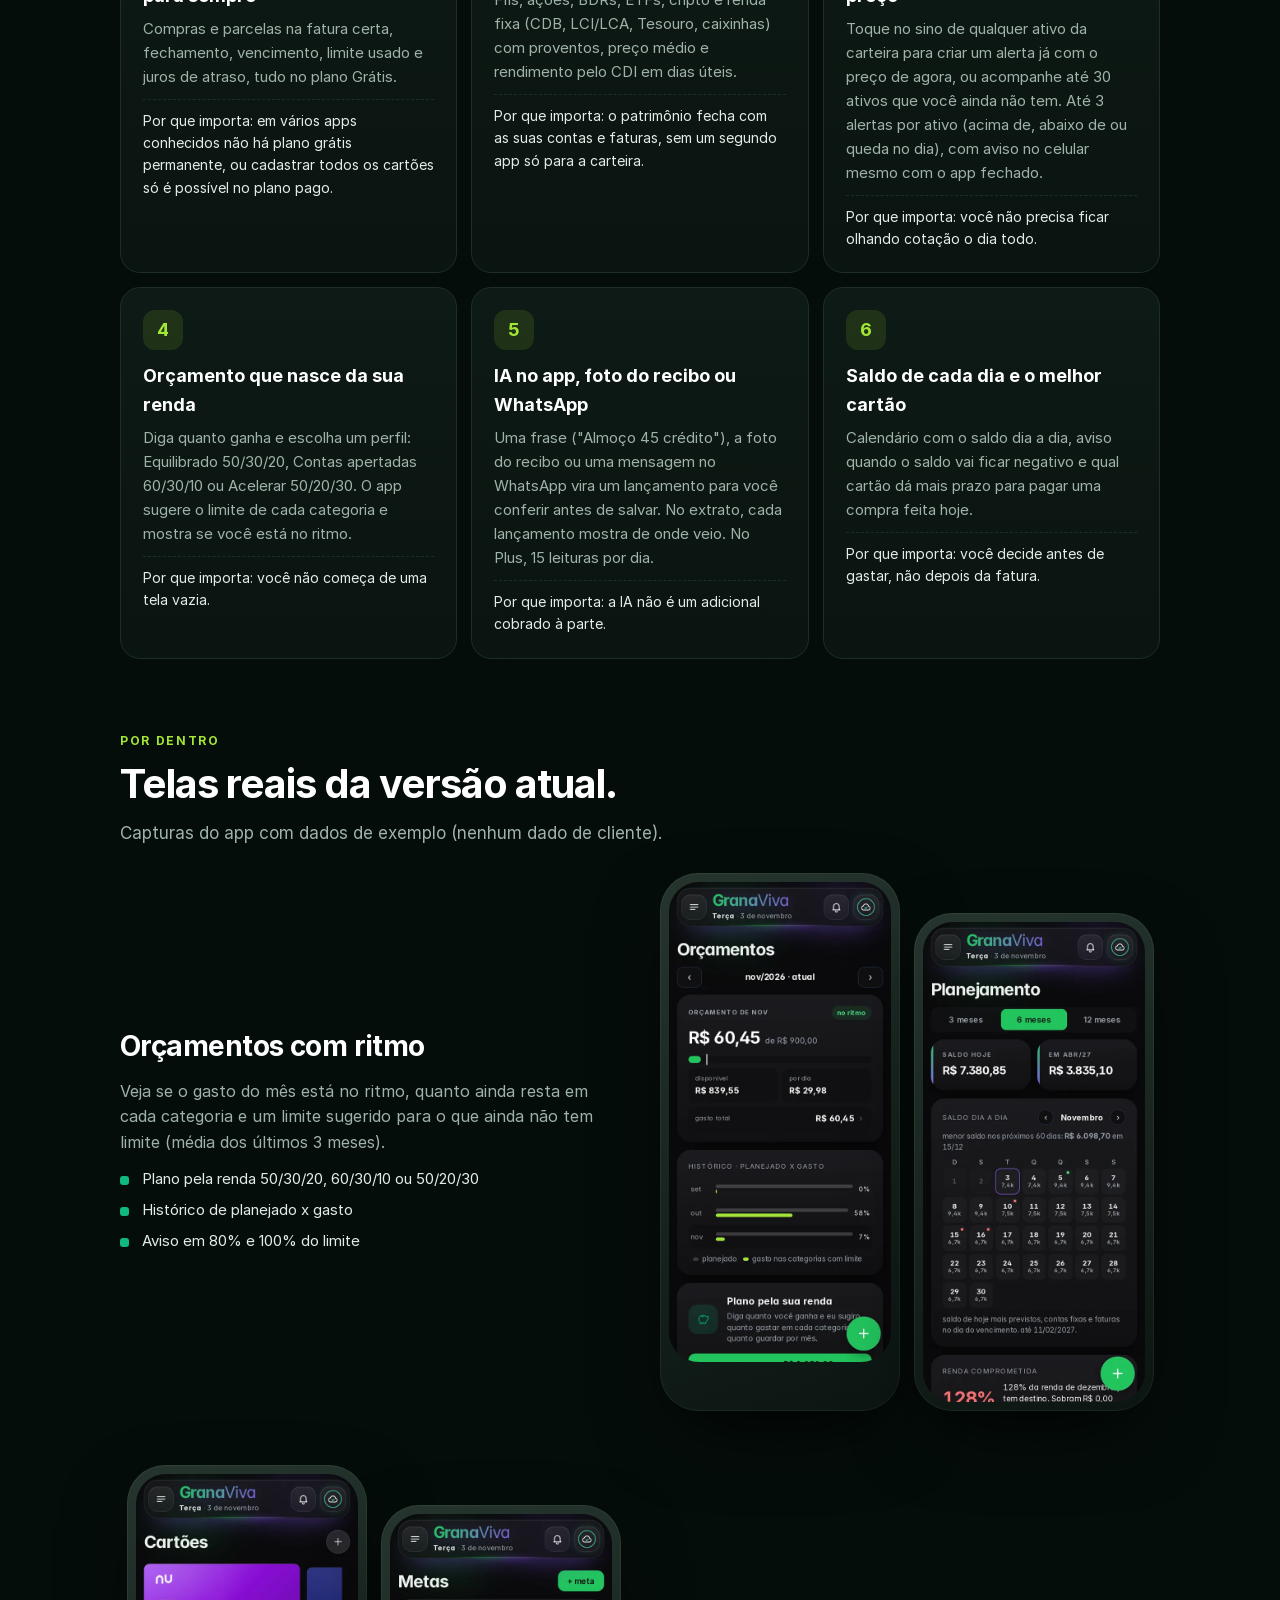
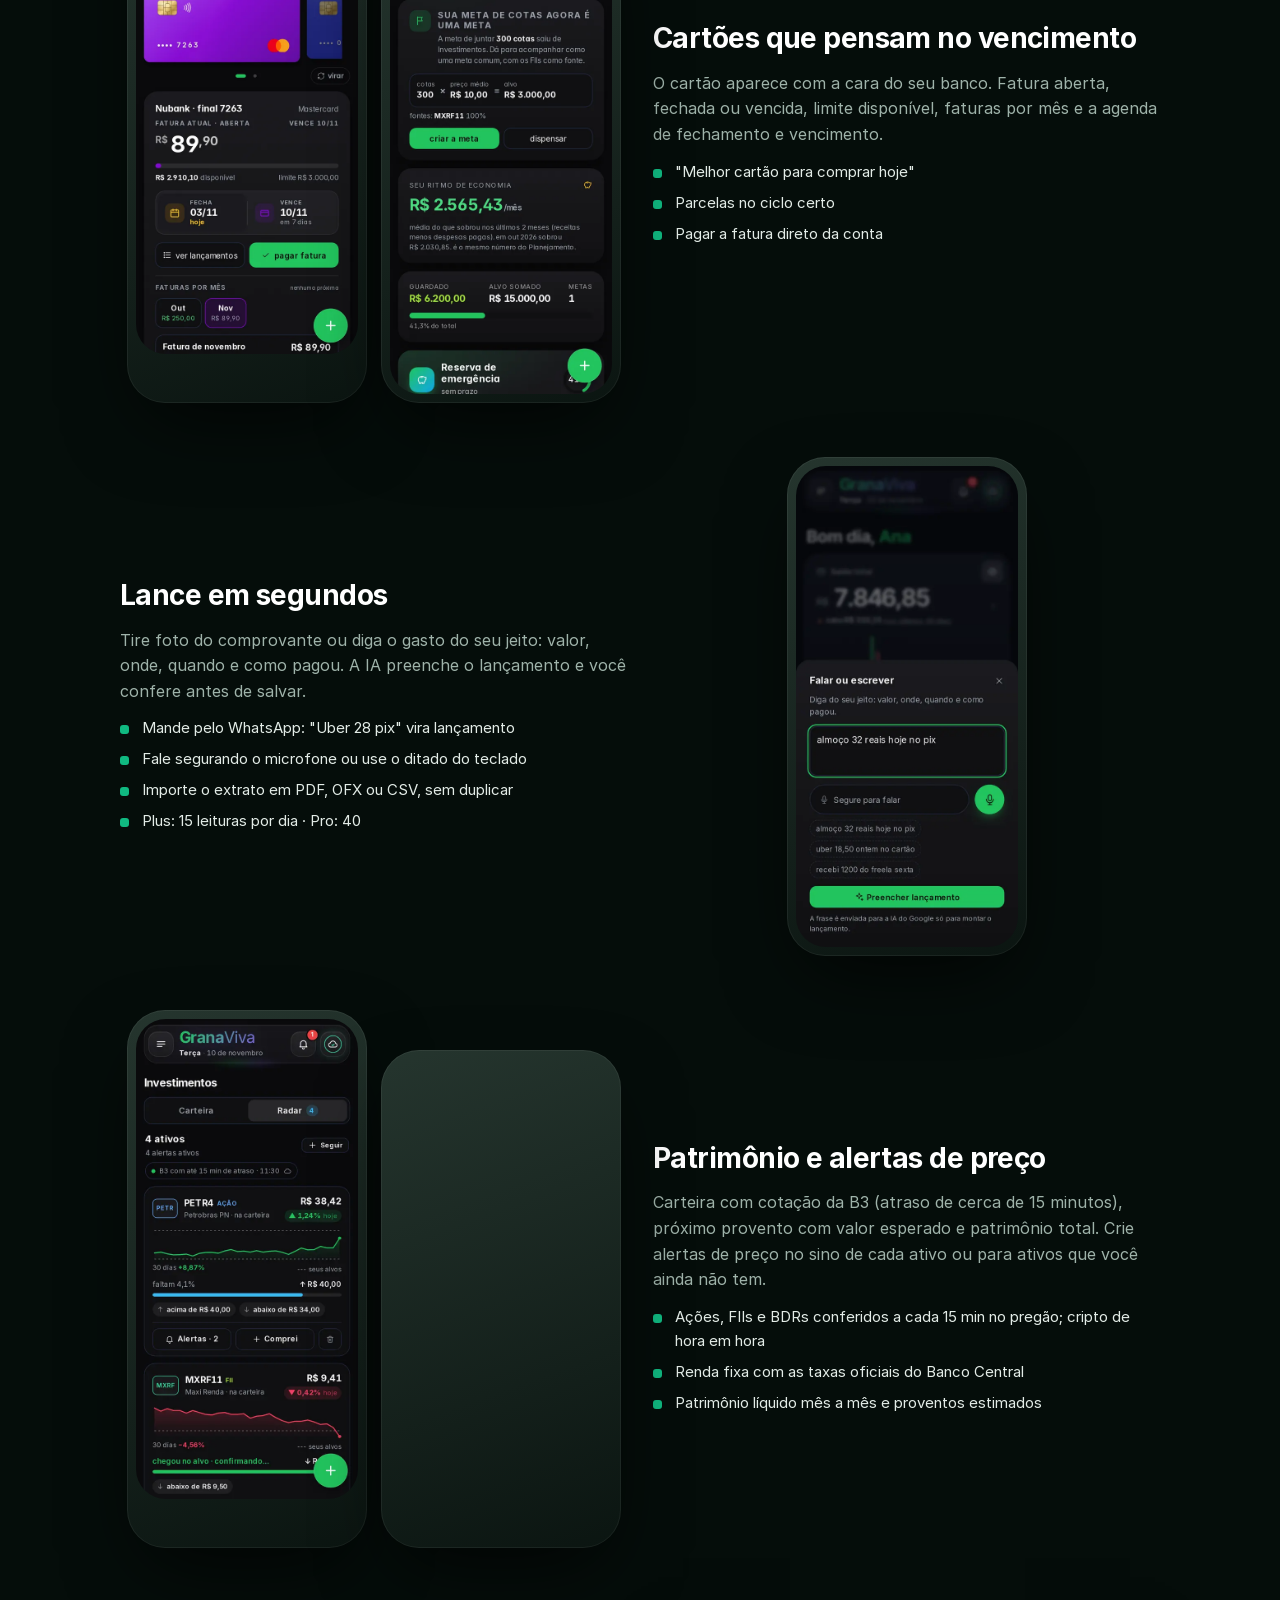
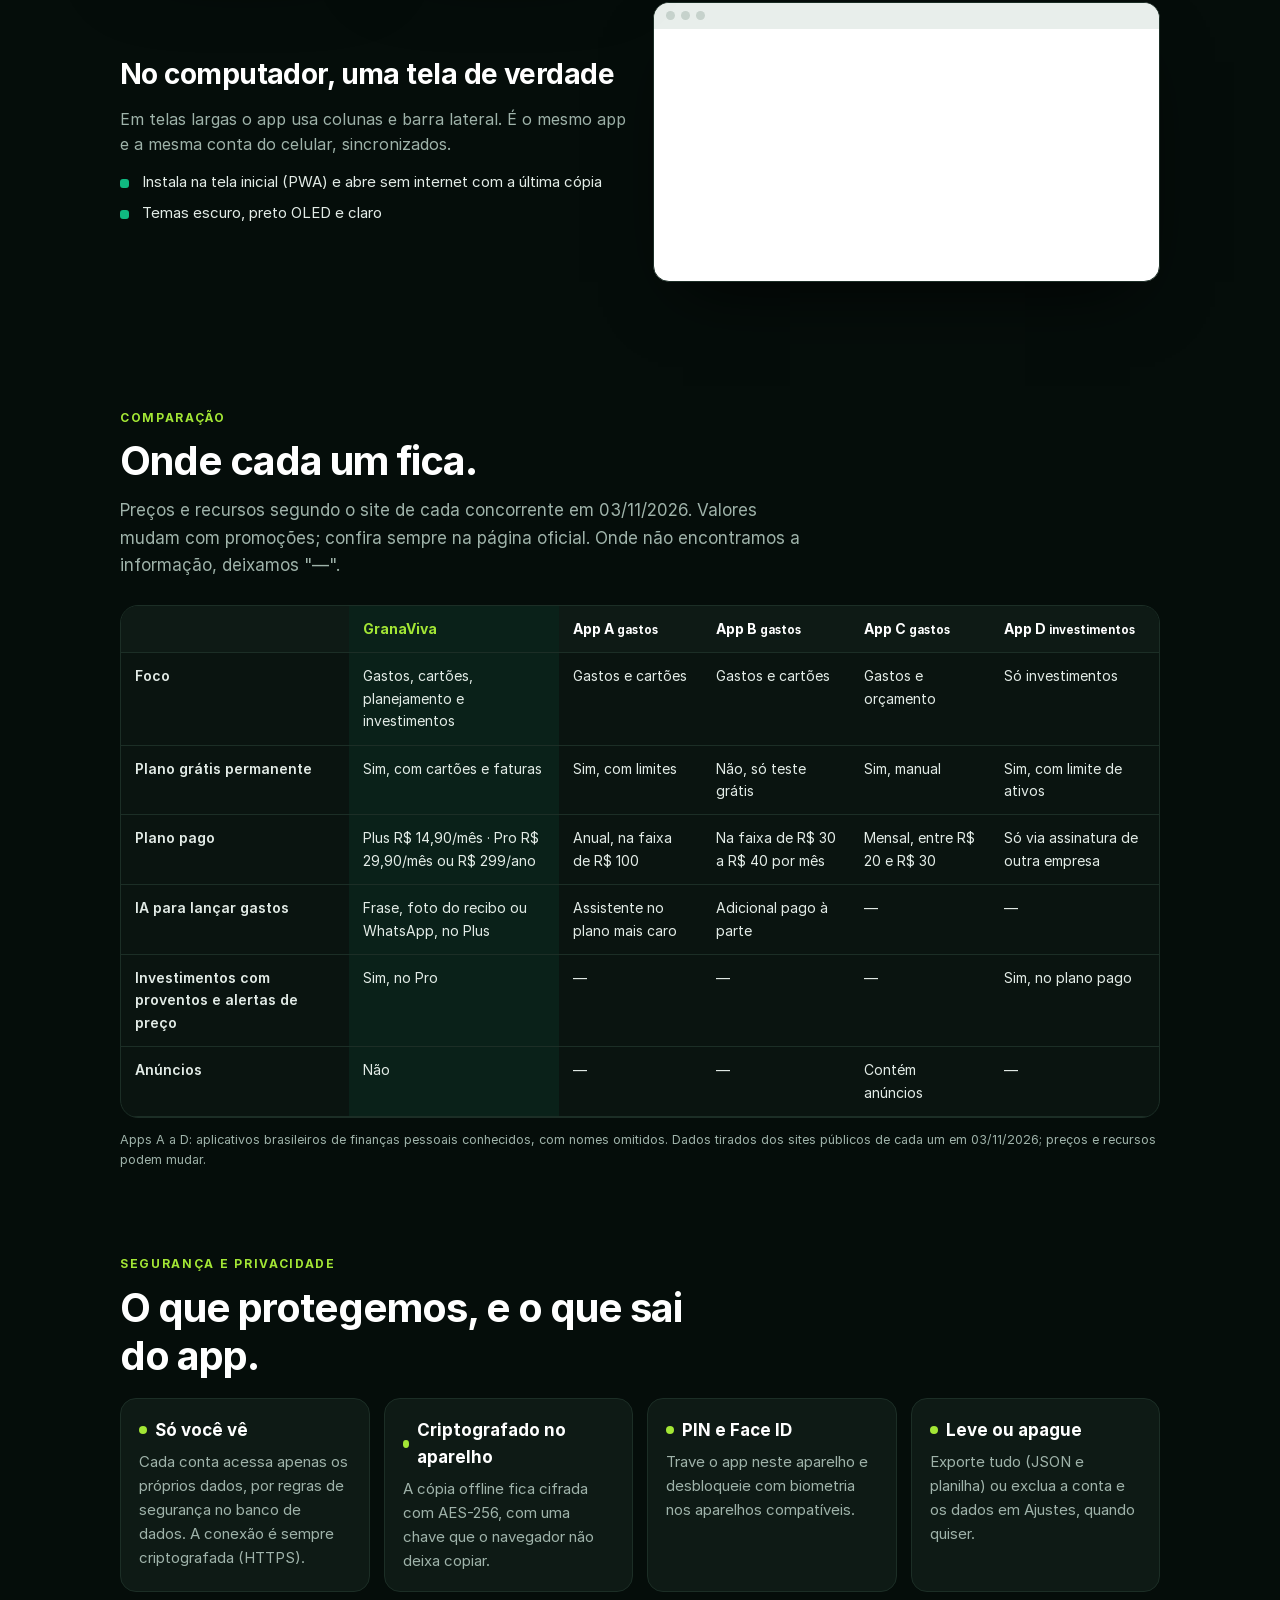
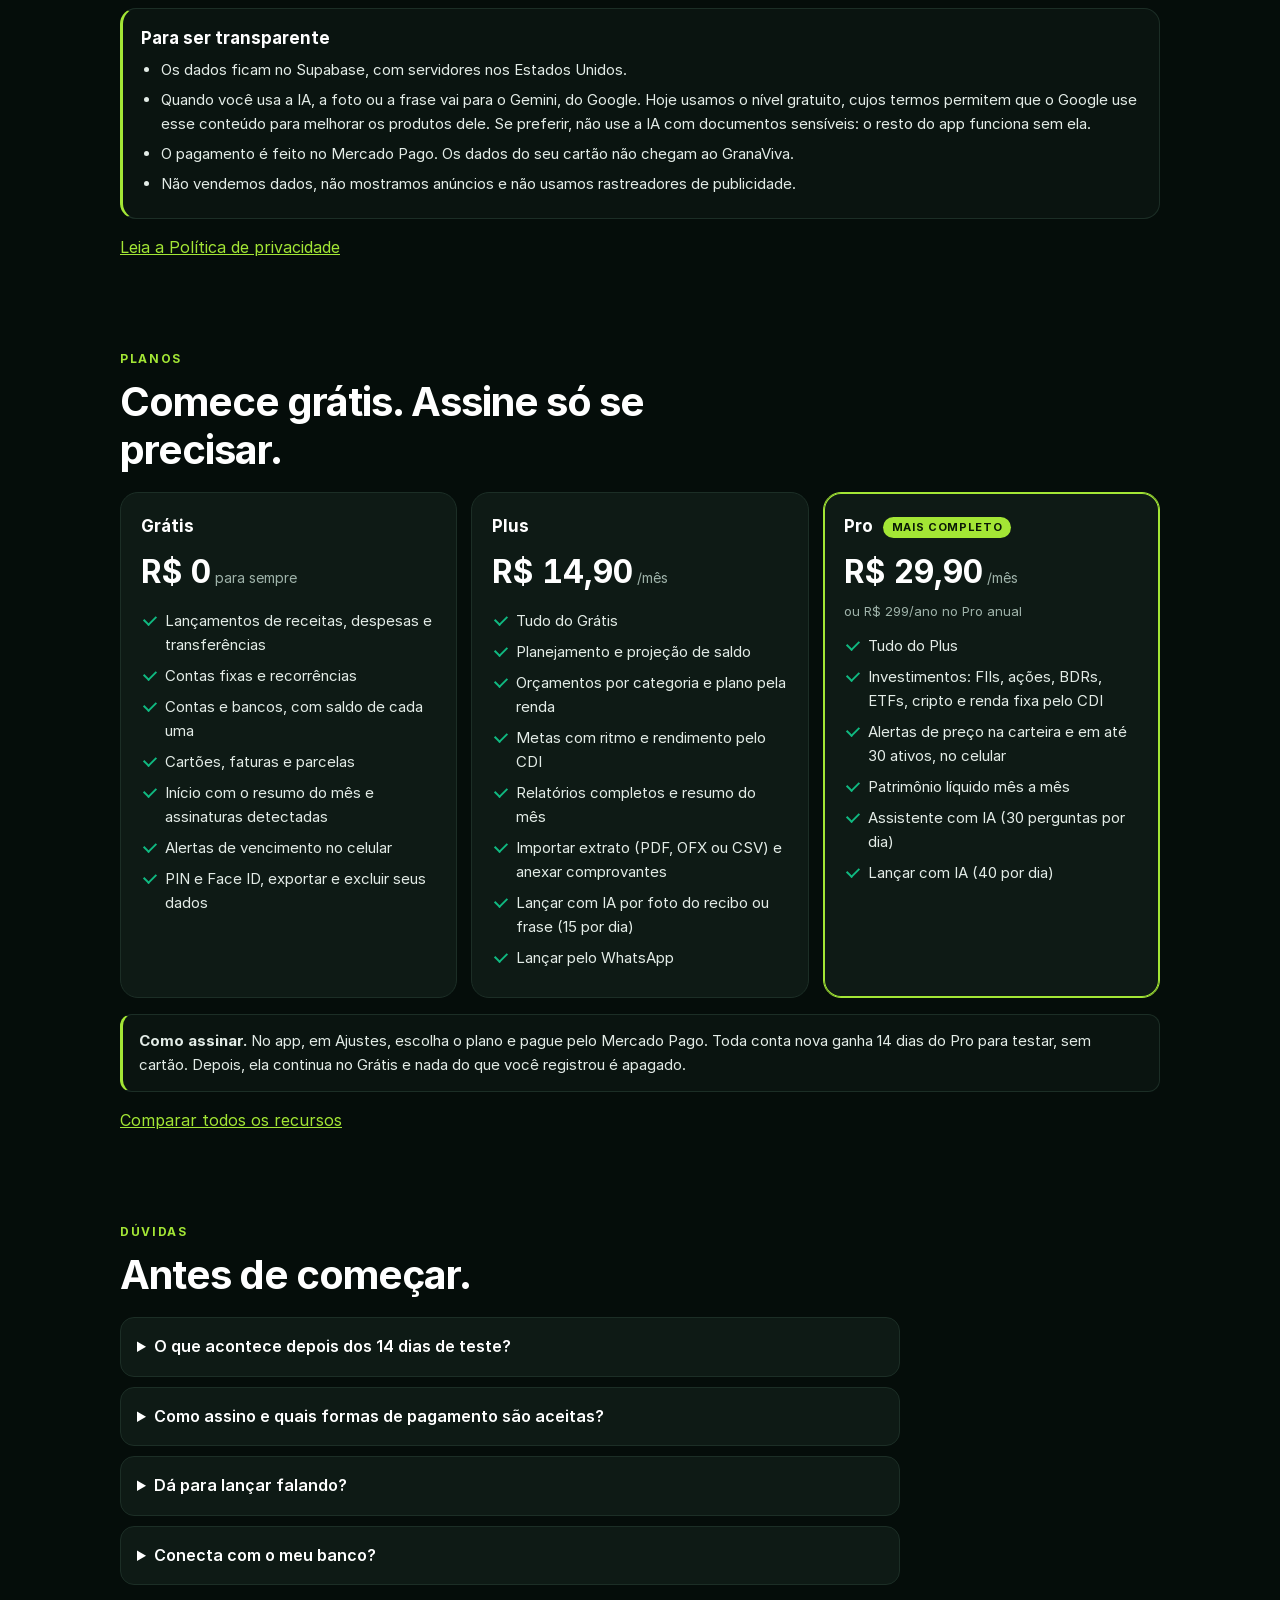
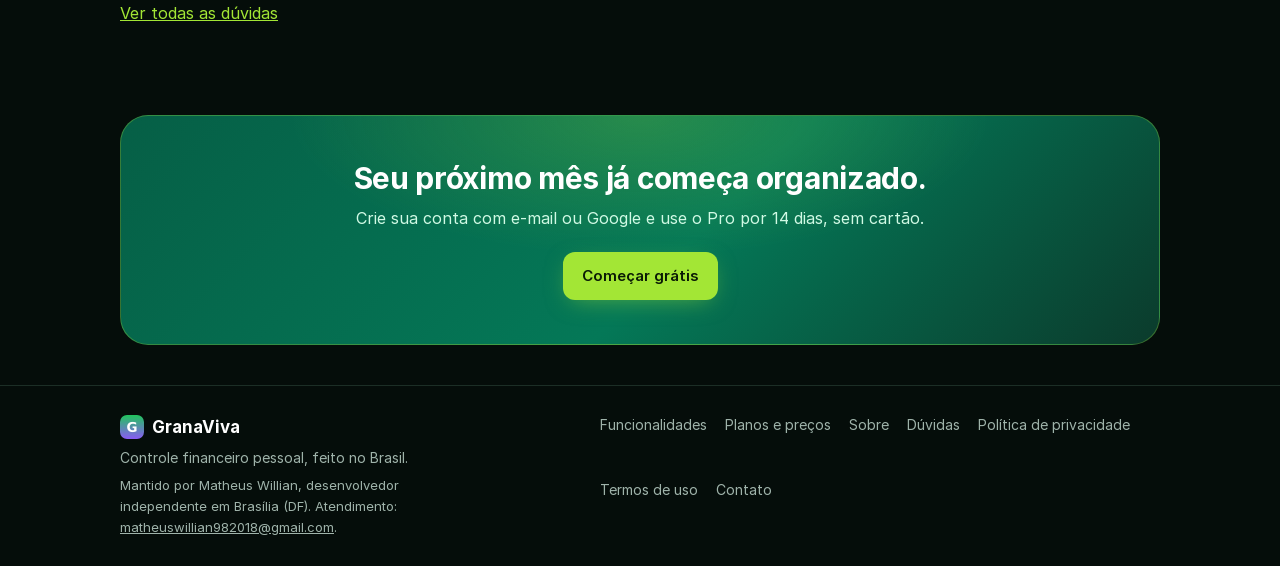
==== commit 3c71bf14: "v10.160: MVP enxuto em 4 abas (Início, Gastos & Cartões, Patrimônio, WhatsApp & Conta), MVP_MODE esc" ====
--- a/site/index.html
+++ b/site/index.html
@@ -6,7 +6,7 @@
 <meta http-equiv="Content-Security-Policy" content="default-src 'self'; img-src 'self' data:; style-src 'self'; font-src 'self'; script-src 'none'; base-uri 'self'; form-action 'none'">
 <meta name="referrer" content="strict-origin-when-cross-origin">
 <title>GranaViva · controle financeiro com cartões, investimentos e IA</title>
-<meta name="description" content="App brasileiro de finanças pessoais: gastos, cartões e faturas no plano grátis; orçamento pela renda (50/30/20), metas, investimentos com Radar de preços e lançamento por foto ou frase com IA. Sem anúncios.">
+<meta name="description" content="App brasileiro de finanças pessoais. Controle completo em segundos via IA no App, Foto de Recibo ou WhatsApp + Gestão de Cartões e Patrimônio com Alertas de Preço. Cartões e faturas no plano grátis. Sem anúncios.">
 <meta name="theme-color" content="#050d0a">
 <link rel="icon" href="../icons/icon-192.png">
 <link rel="apple-touch-icon" href="../icons/apple-touch-icon.png">
@@ -15,13 +15,13 @@
 <meta property="og:locale" content="pt_BR">
 <meta property="og:site_name" content="GranaViva">
 <meta property="og:title" content="GranaViva · seu dinheiro organizado, sem planilha">
-<meta property="og:description" content="Gastos, cartões, orçamento pela renda, metas e investimentos em um só app brasileiro. Comece grátis.">
+<meta property="og:description" content="Lance em segundos pela IA no app, pela foto do recibo ou pelo WhatsApp. Cartões, faturas e patrimônio com alertas de preço. Comece grátis.">
 <meta property="og:url" content="https://theuuswillian.github.io/grana-viva/site/">
 <meta property="og:image" content="https://theuuswillian.github.io/grana-viva/site/img/og.jpg">
 <meta property="og:image:width" content="1200"><meta property="og:image:height" content="630">
 <meta name="twitter:card" content="summary_large_image">
 <link rel="preload" as="image" href="img/inicio.webp" type="image/webp">
-<script type="application/ld+json">{"@context": "https://schema.org", "@type": "SoftwareApplication", "name": "GranaViva", "applicationCategory": "FinanceApplication", "operatingSystem": "Web, Android, iOS (PWA)", "inLanguage": "pt-BR", "url": "https://theuuswillian.github.io/grana-viva/site/", "image": "https://theuuswillian.github.io/grana-viva/site/img/og.jpg", "description": "Controle financeiro pessoal: lançamentos, cartões e faturas, orçamentos, planejamento, metas, investimentos com Radar de preços e IA.", "offers": [{"@type": "Offer", "name": "Grátis", "price": "0.00", "priceCurrency": "BRL"}, {"@type": "Offer", "name": "Plus", "price": "14.90", "priceCurrency": "BRL"}, {"@type": "Offer", "name": "Pro", "price": "29.90", "priceCurrency": "BRL"}, {"@type": "Offer", "name": "Pro anual", "price": "299.00", "priceCurrency": "BRL"}], "author": {"@type": "Person", "name": "Matheus Willian"}}</script>
+<script type="application/ld+json">{"@context": "https://schema.org", "@type": "SoftwareApplication", "name": "GranaViva", "applicationCategory": "FinanceApplication", "operatingSystem": "Web, Android, iOS (PWA)", "inLanguage": "pt-BR", "url": "https://theuuswillian.github.io/grana-viva/site/", "image": "https://theuuswillian.github.io/grana-viva/site/img/og.jpg", "description": "Controle completo em segundos via IA no App, Foto de Recibo ou WhatsApp + Gestão de Cartões e Patrimônio com Alertas de Preço.", "offers": [{"@type": "Offer", "name": "Grátis", "price": "0.00", "priceCurrency": "BRL"}, {"@type": "Offer", "name": "Plus", "price": "14.90", "priceCurrency": "BRL"}, {"@type": "Offer", "name": "Pro", "price": "29.90", "priceCurrency": "BRL"}, {"@type": "Offer", "name": "Pro anual", "price": "299.00", "priceCurrency": "BRL"}], "author": {"@type": "Person", "name": "Matheus Willian"}}</script>
 <link rel="stylesheet" href="site.css">
 </head>
 <body>
@@ -37,7 +37,7 @@
   <div>
     <p class="selo2 sobe"><i></i>Feito no Brasil, em português</p>
     <h1 class="sobe d1">Saiba quanto vai <em>sobrar</em> antes do mês acabar.</h1>
-    <p class="lead sobe d2">Gastos, cartões e faturas, orçamento pela sua renda, metas e investimentos no mesmo app. Lance um gasto pela foto do comprovante ou por uma frase, digitada ou falada, e veja o saldo previsto de cada dia até o fim do mês.</p>
+    <p class="lead sobe d2"><strong>Controle completo em segundos via IA no App, Foto de Recibo ou WhatsApp + Gestão de Cartões e Patrimônio com Alertas de Preço.</strong> Escreva "Almoço 45 crédito", tire foto do recibo ou mande uma mensagem no WhatsApp, e veja se o mês está no ritmo da sua meta.</p>
     <div class="ctas sobe d3"><a class="btn btnP" href="../">Começar grátis</a><a class="btn btnS" href="precos.html">Ver planos</a></div>
     <ul class="provas sobe d3"><li>14 dias do Pro, sem cartão</li><li>Sem anúncios</li><li>Celular e computador</li></ul>
   </div>
@@ -53,8 +53,8 @@
 <section class="faixa" aria-label="Destaques"><div class="lim"><ul>
   <li><b>R$ 0</b>cartões e faturas no Grátis</li>
   <li><b>50/30/20</b>orçamento pela sua renda</li>
-  <li><b>Radar de preços</b>alertas de preço no celular</li>
-  <li><b>Foto ou frase</b>vira lançamento com IA</li>
+  <li><b>Alertas de preço</b>no sino de cada ativo</li>
+  <li><b>IA, recibo ou WhatsApp</b>vira lançamento em segundos</li>
 </ul></div></section>
 
 <section class="lim sec" aria-labelledby="t-como">
@@ -62,7 +62,7 @@
   <h2 id="t-como">Organizado em três passos.</h2>
   <ol class="passos">
     <li><b>Crie sua conta</b><span>Com e-mail ou Google, em menos de um minuto. Você ganha 14 dias do Pro, sem cartão.</span></li>
-    <li><b>Traga o seu mês</b><span>Cadastre contas e cartões, marque as contas fixas e lance os gastos à mão, por foto, por frase ou importando o extrato.</span></li>
+    <li><b>Defina a meta do mês</b><span>No primeiro acesso o app só pergunta quanto você quer gastar por mês. Depois, lance pela barra do Início, pela foto do recibo ou pelo WhatsApp.</span></li>
     <li><b>Acompanhe sem susto</b><span>Veja o saldo previsto, o limite de cada categoria e receba avisos de fatura, contas do dia e orçamento no celular.</span></li>
   </ol>
 </section>
@@ -72,10 +72,10 @@
   <h2>O que costuma estar espalhado em vários apps, num só lugar.</h2>
   <div class="difs">
     <article class="dif revela"><div class="ic">1</div><h3>Cartões e faturas de graça, para sempre</h3><p>Compras e parcelas na fatura certa, fechamento, vencimento, limite usado e juros de atraso, tudo no plano Grátis.</p><p class="porque">Por que importa: em vários apps conhecidos não há plano grátis permanente, ou cadastrar todos os cartões só é possível no plano pago.</p></article>
-    <article class="dif revela"><div class="ic">2</div><h3>Gastos e investimentos juntos</h3><p>FIIs, ações, BDRs, ETFs, cripto e renda fixa (CDB, LCI/LCA, Tesouro, caixinhas) com proventos, preço médio, IR e rendimento pelo CDI em dias úteis.</p><p class="porque">Por que importa: o patrimônio fecha com as suas contas e faturas, sem um segundo app só para a carteira.</p></article>
-    <article class="dif revela"><div class="ic">3</div><h3>Radar de preços</h3><p>Siga até 30 ativos que você ainda não tem, defina até 3 alertas por ativo (acima de, abaixo de ou queda no dia) e receba o aviso no celular, mesmo com o app fechado.</p><p class="porque">Por que importa: você não precisa ficar olhando cotação o dia todo.</p></article>
+    <article class="dif revela"><div class="ic">2</div><h3>Gastos e investimentos juntos</h3><p>FIIs, ações, BDRs, ETFs, cripto e renda fixa (CDB, LCI/LCA, Tesouro, caixinhas) com proventos, preço médio e rendimento pelo CDI em dias úteis.</p><p class="porque">Por que importa: o patrimônio fecha com as suas contas e faturas, sem um segundo app só para a carteira.</p></article>
+    <article class="dif revela"><div class="ic">3</div><h3>Patrimônio com alertas de preço</h3><p>Toque no sino de qualquer ativo da carteira para criar um alerta já com o preço de agora, ou acompanhe até 30 ativos que você ainda não tem. Até 3 alertas por ativo (acima de, abaixo de ou queda no dia), com aviso no celular mesmo com o app fechado.</p><p class="porque">Por que importa: você não precisa ficar olhando cotação o dia todo.</p></article>
     <article class="dif revela"><div class="ic">4</div><h3>Orçamento que nasce da sua renda</h3><p>Diga quanto ganha e escolha um perfil: Equilibrado 50/30/20, Contas apertadas 60/30/10 ou Acelerar 50/20/30. O app sugere o limite de cada categoria e mostra se você está no ritmo.</p><p class="porque">Por que importa: você não começa de uma tela vazia.</p></article>
-    <article class="dif revela"><div class="ic">5</div><h3>IA incluída no plano</h3><p>A foto do comprovante ou uma frase ("gastei 32 no mercado ontem"), digitada ou falada, vira um lançamento para você conferir antes de salvar. No Plus, 15 leituras por dia.</p><p class="porque">Por que importa: a IA não é um adicional cobrado à parte.</p></article>
+    <article class="dif revela"><div class="ic">5</div><h3>IA no app, foto do recibo ou WhatsApp</h3><p>Uma frase ("Almoço 45 crédito"), a foto do recibo ou uma mensagem no WhatsApp vira um lançamento para você conferir antes de salvar. No extrato, cada lançamento mostra de onde veio. No Plus, 15 leituras por dia.</p><p class="porque">Por que importa: a IA não é um adicional cobrado à parte.</p></article>
     <article class="dif revela"><div class="ic">6</div><h3>Saldo de cada dia e o melhor cartão</h3><p>Calendário com o saldo dia a dia, aviso quando o saldo vai ficar negativo e qual cartão dá mais prazo para pagar uma compra feita hoje.</p><p class="porque">Por que importa: você decide antes de gastar, não depois da fatura.</p></article>
   </div>
 </section>
@@ -96,12 +96,12 @@
   </div>
 
   <div class="vit revela">
-    <div class="vitTxt"><h3>Lance em segundos</h3><p>Tire foto do comprovante ou diga o gasto do seu jeito: valor, onde, quando e como pagou. A IA preenche o lançamento e você confere antes de salvar.</p><ul class="lst"><li>Fale segurando o microfone ou use o ditado do teclado</li><li>Importe o extrato em PDF, OFX ou CSV, sem duplicar</li><li>Plus: 15 leituras por dia · Pro: 40</li></ul></div>
+    <div class="vitTxt"><h3>Lance em segundos</h3><p>Tire foto do comprovante ou diga o gasto do seu jeito: valor, onde, quando e como pagou. A IA preenche o lançamento e você confere antes de salvar.</p><ul class="lst"><li>Mande pelo WhatsApp: "Uber 28 pix" vira lançamento</li><li>Fale segurando o microfone ou use o ditado do teclado</li><li>Importe o extrato em PDF, OFX ou CSV, sem duplicar</li><li>Plus: 15 leituras por dia · Pro: 40</li></ul></div>
     <div class="vitImgs"><div class="fone"><img src="img/ia-frase.webp" alt="Falar ou escrever: a frase vira um lançamento preenchido pela IA" width="540" height="1168" loading="lazy"></div></div>
   </div>
 
   <div class="vit inv revela">
-    <div class="vitTxt"><h3>Investimentos, Radar e patrimônio</h3><p>Carteira com cotação da B3 (atraso de cerca de 15 minutos) e próximo provento com valor esperado. No Radar, siga ativos que você ainda não tem e receba alertas de preço no celular.</p><ul class="lst"><li>Ações, FIIs e BDRs conferidos a cada 15 min no pregão; cripto de hora em hora</li><li>Renda fixa com taxas oficiais do Banco Central, IR regressivo e IOF</li><li>Patrimônio líquido mês a mês</li></ul></div>
+    <div class="vitTxt"><h3>Patrimônio e alertas de preço</h3><p>Carteira com cotação da B3 (atraso de cerca de 15 minutos), próximo provento com valor esperado e patrimônio total. Crie alertas de preço no sino de cada ativo ou para ativos que você ainda não tem.</p><ul class="lst"><li>Ações, FIIs e BDRs conferidos a cada 15 min no pregão; cripto de hora em hora</li><li>Renda fixa com as taxas oficiais do Banco Central</li><li>Patrimônio líquido mês a mês e proventos estimados</li></ul></div>
     <div class="vitImgs"><div class="fone"><img src="img/radar.webp" alt="Radar de preços: ativos seguidos, preço, variação de 30 dias e quanto falta para o alvo" width="540" height="1168" loading="lazy"></div><div class="fone"><img src="img/radar-alertas.webp" alt="Alertas do Radar: acima de, abaixo de ou queda no dia, até 3 por ativo" width="540" height="1168" loading="lazy"></div></div>
   </div>
 
@@ -121,8 +121,7 @@
       <tr><th scope="row">Foco</th><td class="gv">Gastos, cartões, planejamento e investimentos</td><td>Gastos e cartões</td><td>Gastos e cartões</td><td>Gastos e orçamento</td><td>Só investimentos</td></tr>
       <tr><th scope="row">Plano grátis permanente</th><td class="gv">Sim, com cartões e faturas</td><td>Sim, com limites</td><td>Não, só teste grátis</td><td>Sim, manual</td><td>Sim, com limite de ativos</td></tr>
       <tr><th scope="row">Plano pago</th><td class="gv">Plus R$ 14,90/mês · Pro R$ 29,90/mês ou R$ 299/ano</td><td>Anual, na faixa de R$ 100</td><td>Na faixa de R$ 30 a R$ 40 por mês</td><td>Mensal, entre R$ 20 e R$ 30</td><td>Só via assinatura de outra empresa</td></tr>
-      <tr><th scope="row">Conexão automática com o banco (Open Finance)</th><td class="gv">Experimental <small>via Meu Pluggy, para quem já usa; ou importe o extrato em PDF, OFX ou CSV</small></td><td>Sim, no plano pago</td><td>Sim, num plano mais caro</td><td>Sim, no plano pago</td><td>Para investimentos</td></tr>
-      <tr><th scope="row">IA para lançar gastos</th><td class="gv">Foto ou frase (digitada ou falada), no Plus</td><td>Assistente no plano mais caro</td><td>Adicional pago à parte</td><td>—</td><td>—</td></tr>
+      <tr><th scope="row">IA para lançar gastos</th><td class="gv">Frase, foto do recibo ou WhatsApp, no Plus</td><td>Assistente no plano mais caro</td><td>Adicional pago à parte</td><td>—</td><td>—</td></tr>
       <tr><th scope="row">Investimentos com proventos e alertas de preço</th><td class="gv">Sim, no Pro</td><td>—</td><td>—</td><td>—</td><td>Sim, no plano pago</td></tr>
       <tr><th scope="row">Anúncios</th><td class="gv">Não</td><td>—</td><td>—</td><td>Contém anúncios</td><td>—</td></tr>
     </tbody>
@@ -161,11 +160,11 @@
 </article><article class="plano">
   <h3>Plus</h3>
   <p class="preco">R$ 14,90<small>/mês</small></p>
-  <ul class="checks"><li>Tudo do Grátis</li><li>Planejamento e projeção de saldo</li><li>Orçamentos por categoria e plano pela renda</li><li>Metas com ritmo e rendimento pelo CDI</li><li>Relatórios completos e resumo do mês</li><li>Importar extrato (PDF, OFX ou CSV) e anexar comprovantes</li><li>Lançar com IA por foto ou frase (15 por dia)</li></ul>
+  <ul class="checks"><li>Tudo do Grátis</li><li>Planejamento e projeção de saldo</li><li>Orçamentos por categoria e plano pela renda</li><li>Metas com ritmo e rendimento pelo CDI</li><li>Relatórios completos e resumo do mês</li><li>Importar extrato (PDF, OFX ou CSV) e anexar comprovantes</li><li>Lançar com IA por foto do recibo ou frase (15 por dia)</li><li>Lançar pelo WhatsApp</li></ul>
 </article><article class="plano destaque">
   <h3>Pro <span class="etq">mais completo</span></h3>
   <p class="preco">R$ 29,90<small>/mês</small></p><p class="pAnual">ou R$ 299/ano no Pro anual</p>
-  <ul class="checks"><li>Tudo do Plus</li><li>Investimentos: FIIs, ações, BDRs, ETFs, cripto e renda fixa pelo CDI</li><li>Radar de preços: até 30 ativos, com alertas no celular</li><li>Patrimônio líquido mês a mês</li><li>Assistente com IA (30 perguntas por dia)</li><li>Lançar com IA (40 por dia)</li></ul>
+  <ul class="checks"><li>Tudo do Plus</li><li>Investimentos: FIIs, ações, BDRs, ETFs, cripto e renda fixa pelo CDI</li><li>Alertas de preço na carteira e em até 30 ativos, no celular</li><li>Patrimônio líquido mês a mês</li><li>Assistente com IA (30 perguntas por dia)</li><li>Lançar com IA (40 por dia)</li></ul>
 </article></div>
   <p class="aviso"><strong>Como assinar.</strong> No app, em Ajustes, escolha o plano e pague pelo Mercado Pago. Toda conta nova ganha 14 dias do Pro para testar, sem cartão. Depois, ela continua no Grátis e nada do que você registrou é apagado.</p>
   <p><a href="precos.html">Comparar todos os recursos</a></p>
@@ -174,7 +173,7 @@
 <section class="lim sec" aria-labelledby="t-faq">
   <p class="kick">Dúvidas</p>
   <h2 id="t-faq">Antes de começar.</h2>
-  <div class="faq"><details class="faqI"><summary>O que acontece depois dos 14 dias de teste?</summary><p>Sua conta passa para o Grátis automaticamente. Nada é cobrado, porque o teste não pede cartão, e nada do que você registrou é apagado. Os recursos pagos ficam escondidos e voltam se você assinar.</p></details><details class="faqI"><summary>Como assino e quais formas de pagamento são aceitas?</summary><p>No app, abra Ajustes, escolha o plano e pague pelo Mercado Pago. Você escolhe a forma de pagamento na tela do Mercado Pago, entre as que ele oferece para assinaturas (cartão de crédito ou saldo da conta Mercado Pago, por exemplo). A renovação é automática até você cancelar.</p></details><details class="faqI"><summary>Dá para lançar falando?</summary><p>Sim, nos planos com IA. Em &quot;Falar ou escrever&quot;, segure o microfone e diga o gasto, ou use o ditado do teclado do celular. A fala vira texto pelo reconhecimento de voz do próprio navegador ou do teclado (da Apple ou do Google, conforme o aparelho) e só a frase escrita vai para a IA montar o lançamento, que você confere antes de salvar. Áudios pelo WhatsApp ainda não estão disponíveis.</p></details><details class="faqI"><summary>Conecta com o meu banco?</summary><p>Você pode importar o extrato em PDF, OFX ou CSV (Plus e Pro). Existe também uma conexão bancária experimental pelo Meu Pluggy, para quem já tem conta lá: é preciso criar a conta no Meu Pluggy e copiar as credenciais para o app. Ainda não há uma conexão Open Finance simples, de um toque.</p></details></div>
+  <div class="faq"><details class="faqI"><summary>O que acontece depois dos 14 dias de teste?</summary><p>Sua conta passa para o Grátis automaticamente. Nada é cobrado, porque o teste não pede cartão, e nada do que você registrou é apagado. Os recursos pagos ficam escondidos e voltam se você assinar.</p></details><details class="faqI"><summary>Como assino e quais formas de pagamento são aceitas?</summary><p>No app, abra Ajustes, escolha o plano e pague pelo Mercado Pago. Você escolhe a forma de pagamento na tela do Mercado Pago, entre as que ele oferece para assinaturas (cartão de crédito ou saldo da conta Mercado Pago, por exemplo). A renovação é automática até você cancelar.</p></details><details class="faqI"><summary>Dá para lançar falando?</summary><p>Sim, nos planos com IA. Em &quot;Falar ou escrever&quot;, segure o microfone e diga o gasto, ou use o ditado do teclado do celular. A fala vira texto pelo reconhecimento de voz do próprio navegador ou do teclado (da Apple ou do Google, conforme o aparelho) e só a frase escrita vai para a IA montar o lançamento, que você confere antes de salvar. Áudios pelo WhatsApp ainda não estão disponíveis.</p></details><details class="faqI"><summary>Conecta com o meu banco?</summary><p>Você pode importar o extrato em PDF, OFX ou CSV (Plus e Pro), sem duplicar lançamentos. Para o dia a dia, o mais rápido é lançar pela barra do Início, pela foto do recibo ou pelo WhatsApp.</p></details></div>
   <p><a href="faq.html">Ver todas as dúvidas</a></p>
 </section>
 
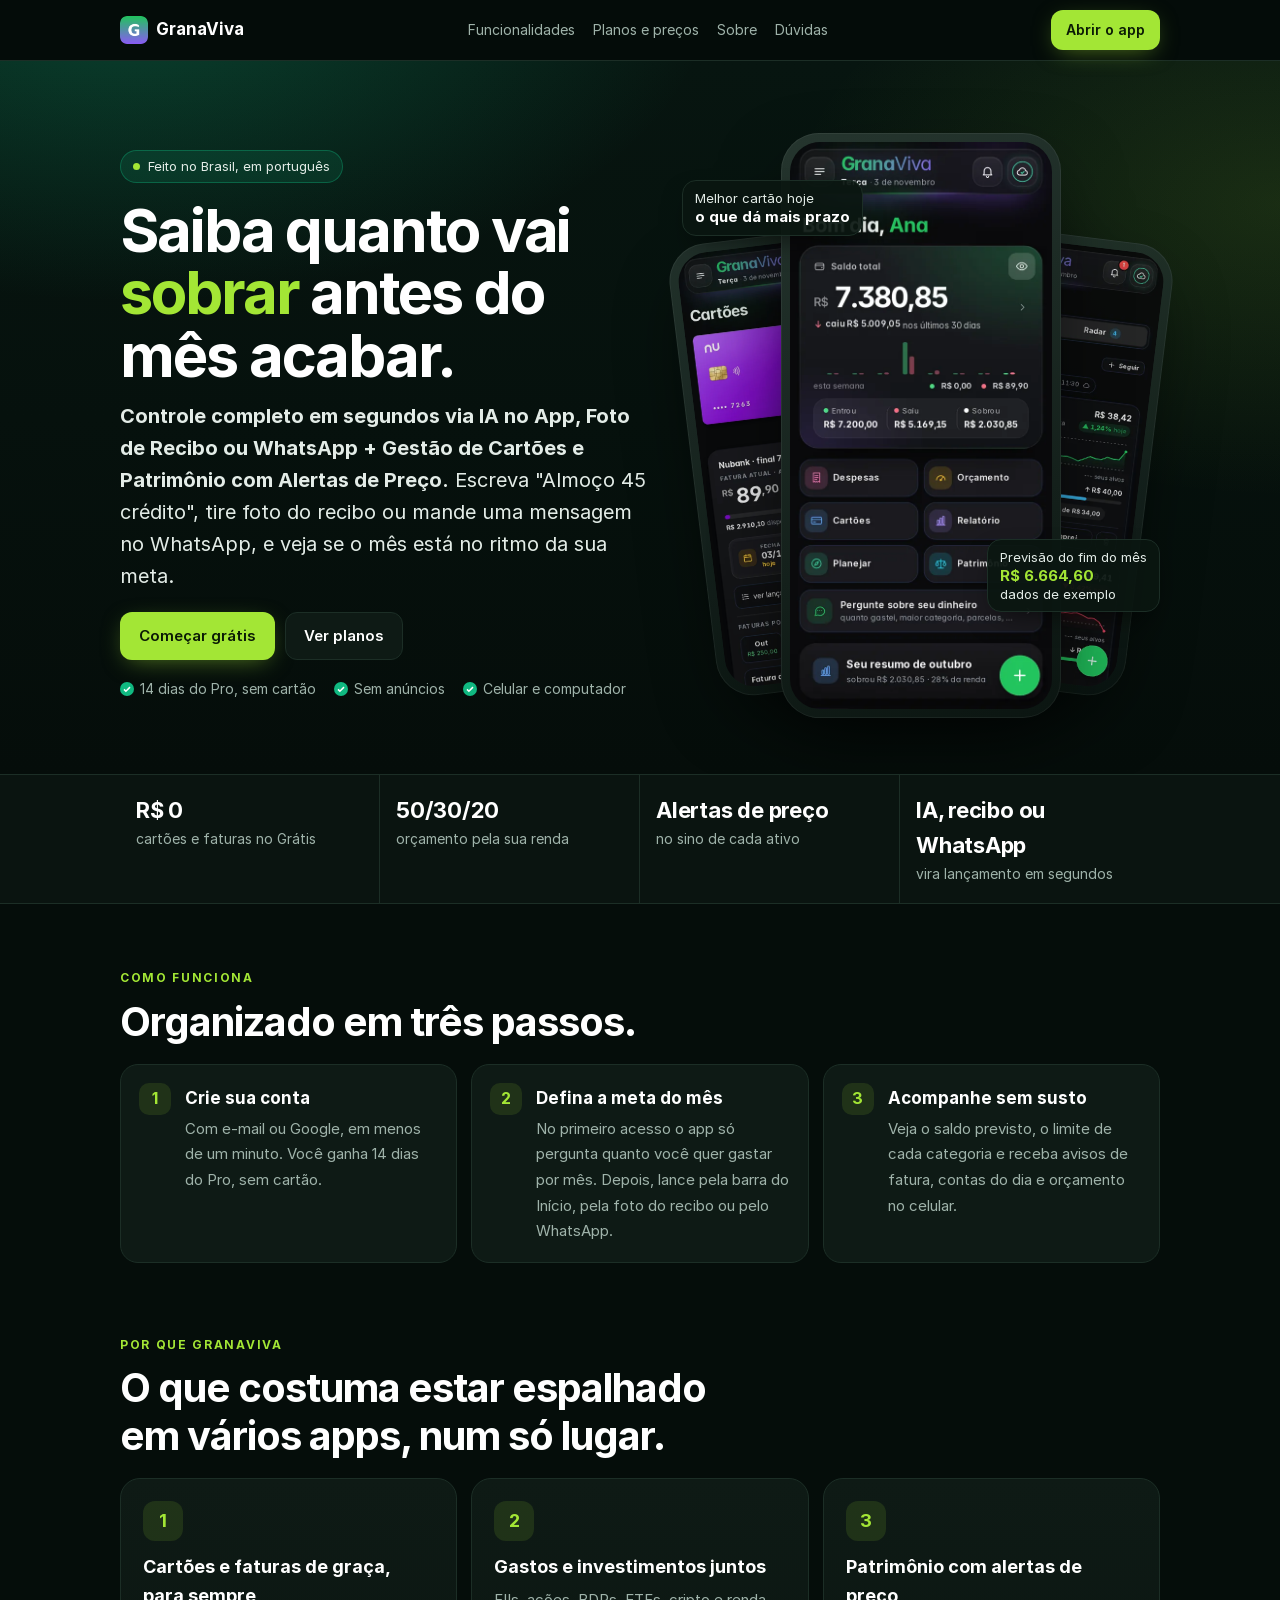
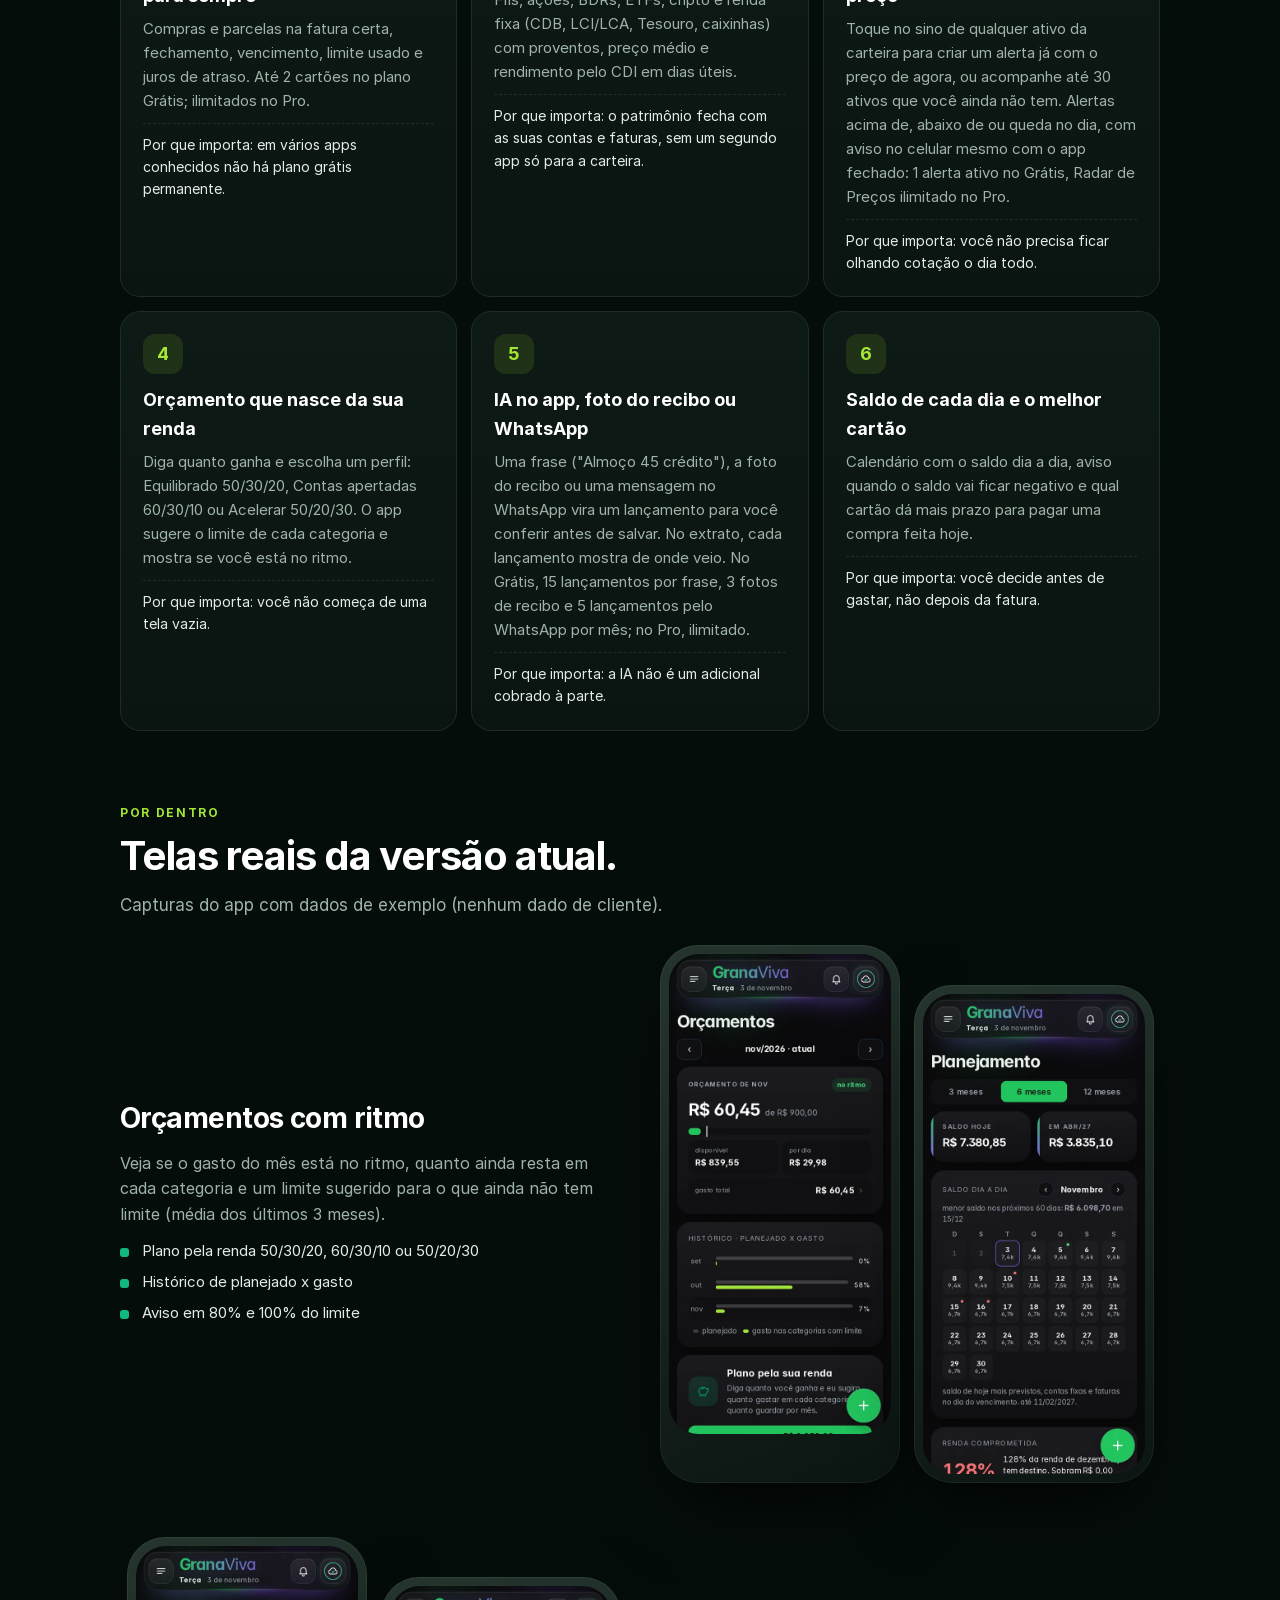
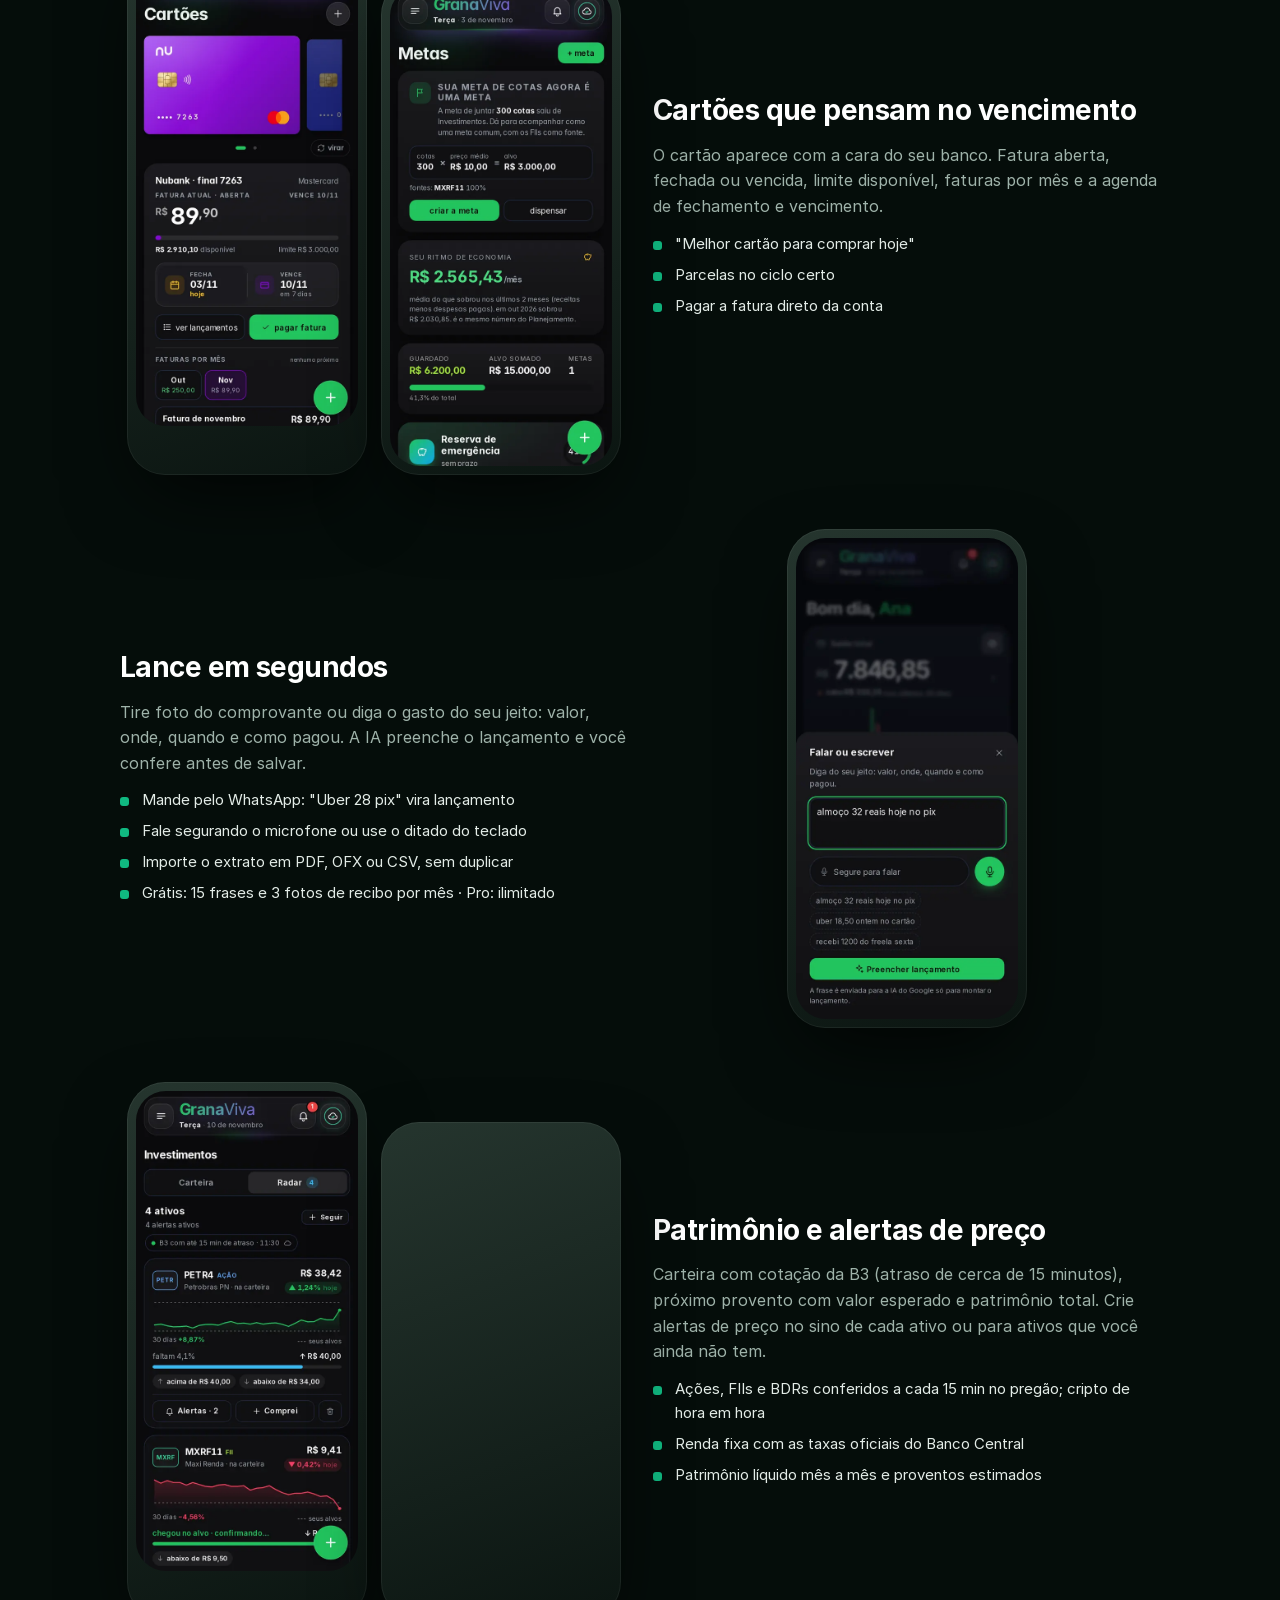
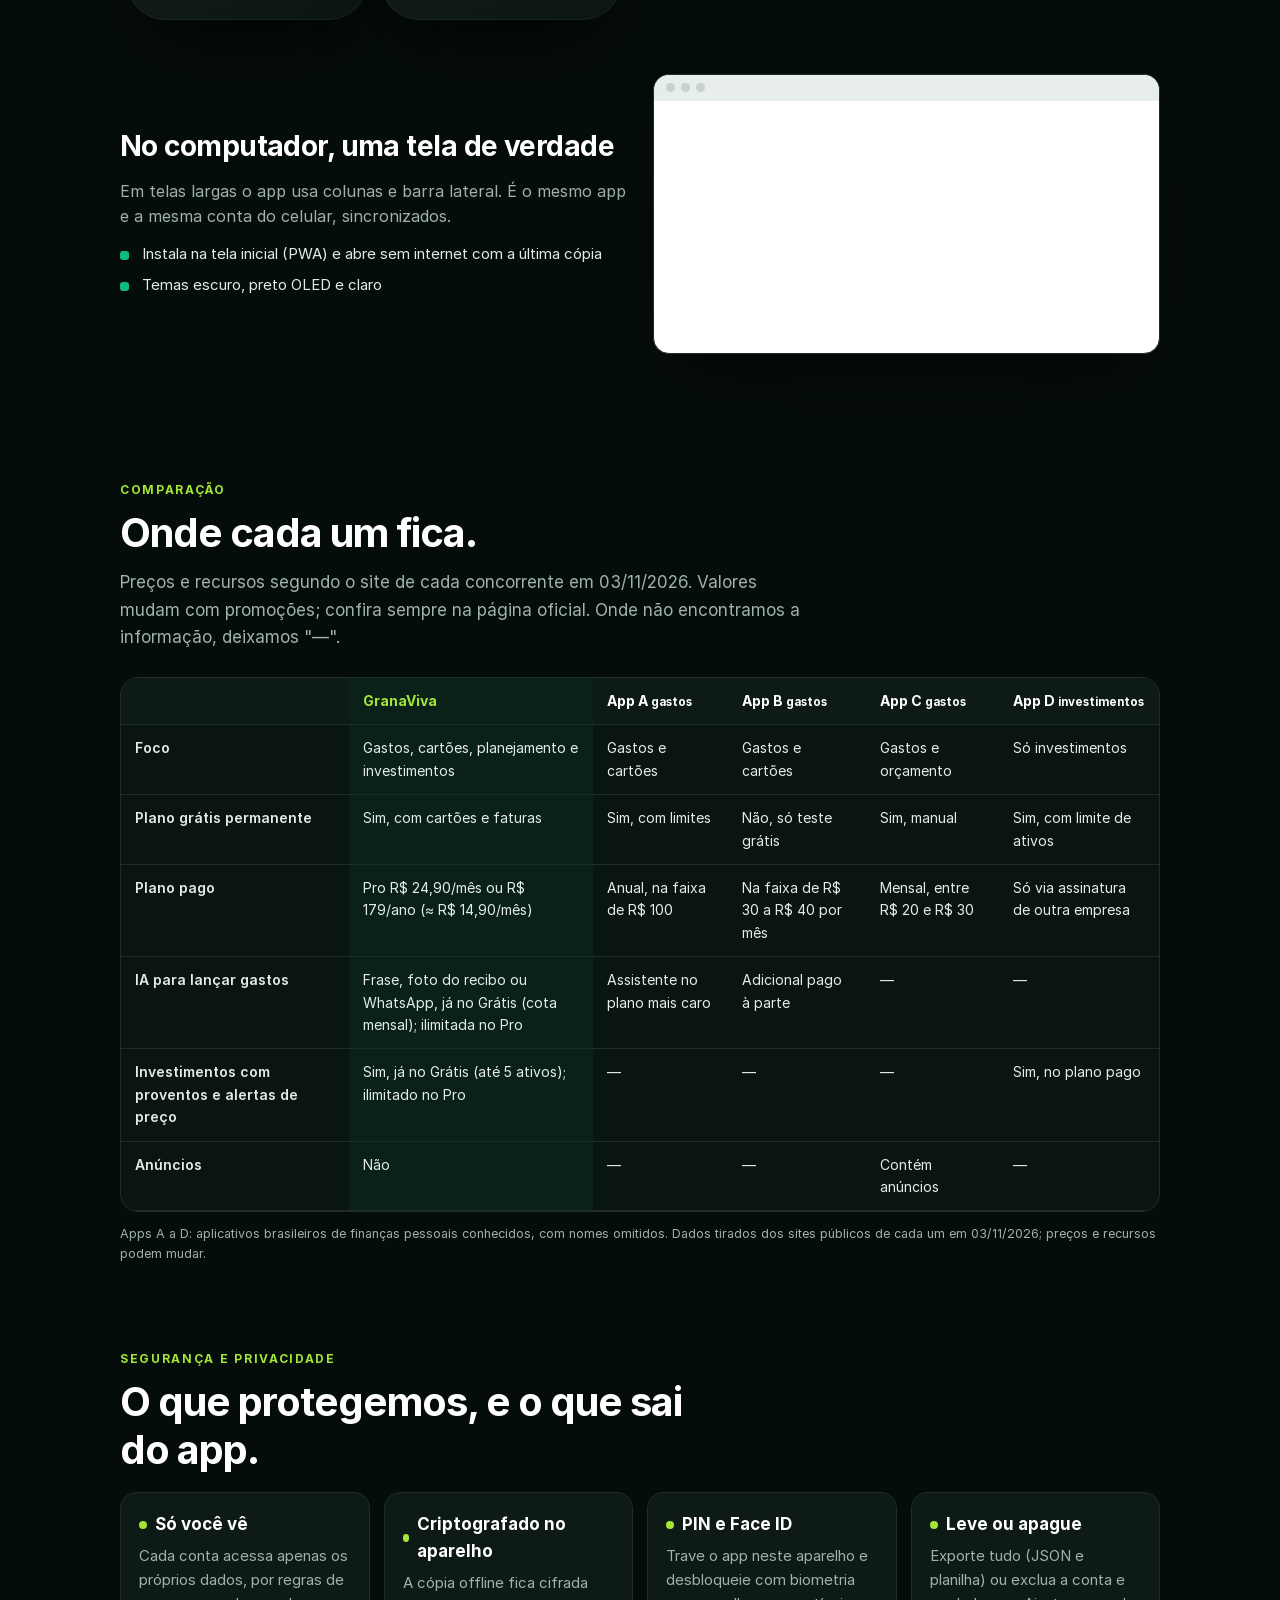
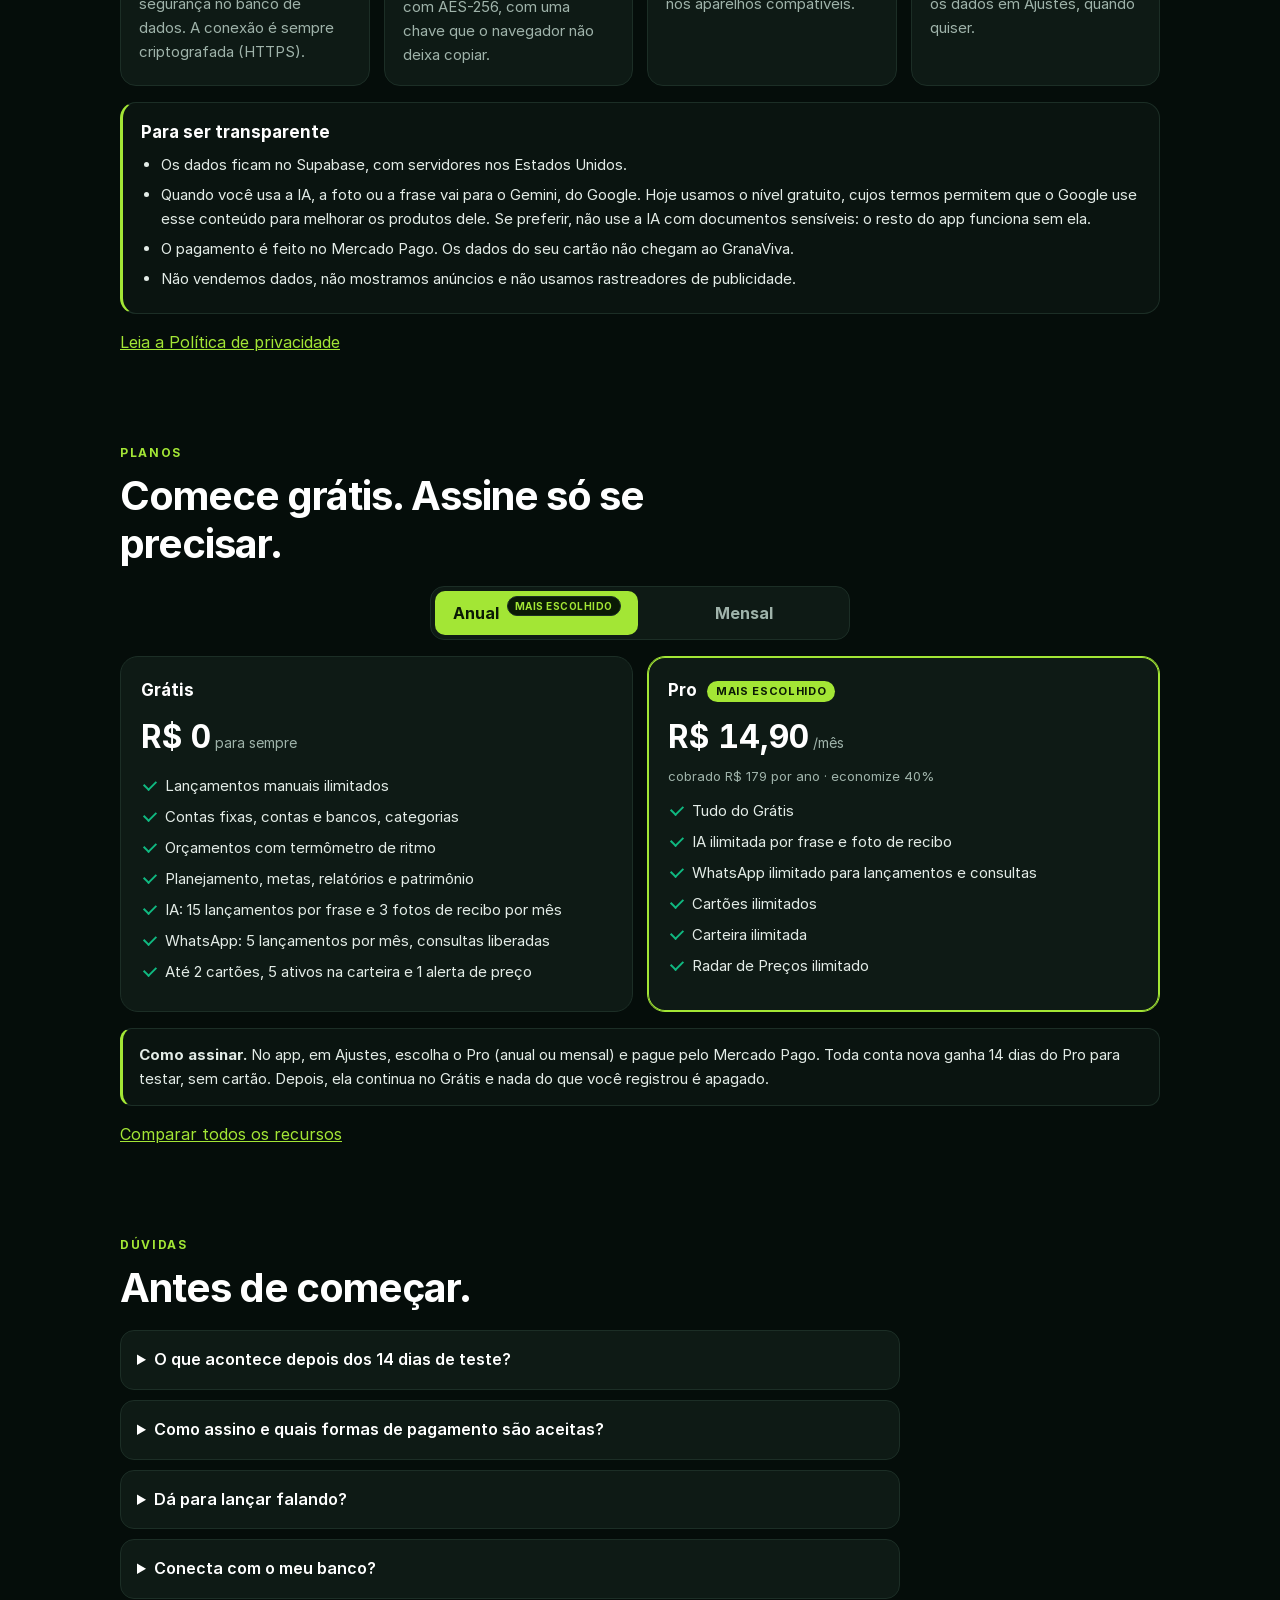
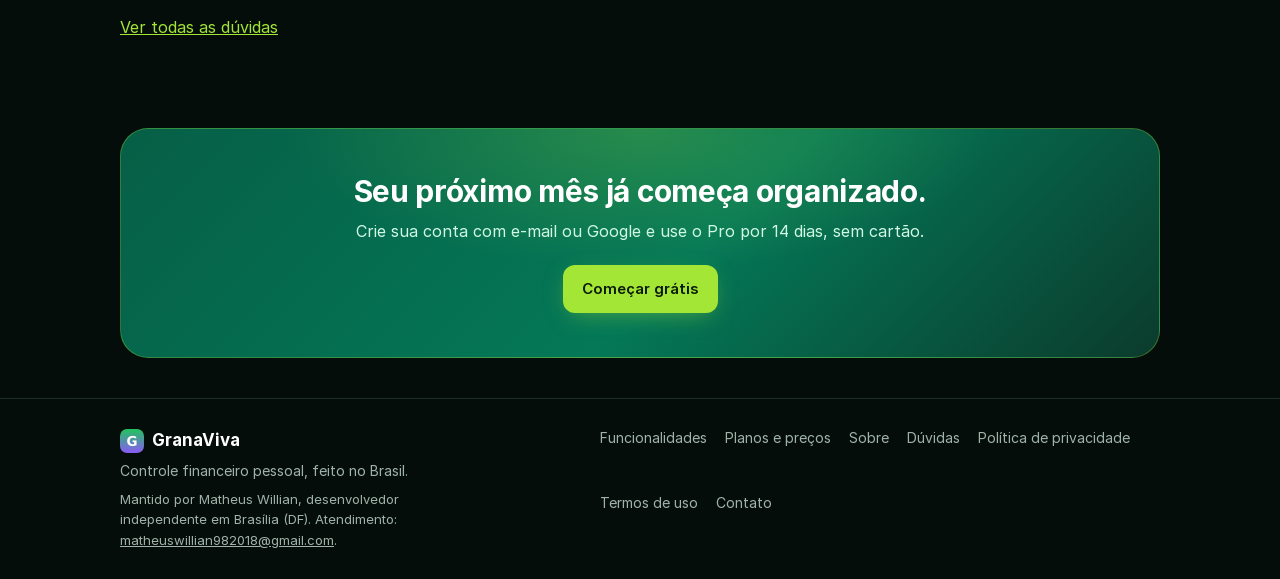
==== commit a1bb042a: "v10.161: planos Grátis e Pro (R$ 24,90/mês ou R$ 179/ano), cotas mensais de IA, WhatsApp, cartões, c" ====
--- a/site/index.html
+++ b/site/index.html
@@ -21,7 +21,7 @@
 <meta property="og:image:width" content="1200"><meta property="og:image:height" content="630">
 <meta name="twitter:card" content="summary_large_image">
 <link rel="preload" as="image" href="img/inicio.webp" type="image/webp">
-<script type="application/ld+json">{"@context": "https://schema.org", "@type": "SoftwareApplication", "name": "GranaViva", "applicationCategory": "FinanceApplication", "operatingSystem": "Web, Android, iOS (PWA)", "inLanguage": "pt-BR", "url": "https://theuuswillian.github.io/grana-viva/site/", "image": "https://theuuswillian.github.io/grana-viva/site/img/og.jpg", "description": "Controle completo em segundos via IA no App, Foto de Recibo ou WhatsApp + Gestão de Cartões e Patrimônio com Alertas de Preço.", "offers": [{"@type": "Offer", "name": "Grátis", "price": "0.00", "priceCurrency": "BRL"}, {"@type": "Offer", "name": "Plus", "price": "14.90", "priceCurrency": "BRL"}, {"@type": "Offer", "name": "Pro", "price": "29.90", "priceCurrency": "BRL"}, {"@type": "Offer", "name": "Pro anual", "price": "299.00", "priceCurrency": "BRL"}], "author": {"@type": "Person", "name": "Matheus Willian"}}</script>
+<script type="application/ld+json">{"@context": "https://schema.org", "@type": "SoftwareApplication", "name": "GranaViva", "applicationCategory": "FinanceApplication", "operatingSystem": "Web, Android, iOS (PWA)", "inLanguage": "pt-BR", "url": "https://theuuswillian.github.io/grana-viva/site/", "image": "https://theuuswillian.github.io/grana-viva/site/img/og.jpg", "description": "Controle completo em segundos via IA no App, Foto de Recibo ou WhatsApp + Gestão de Cartões e Patrimônio com Alertas de Preço.", "offers": [{"@type": "Offer", "name": "Grátis", "price": "0.00", "priceCurrency": "BRL"}, {"@type": "Offer", "name": "Pro", "price": "24.90", "priceCurrency": "BRL"}, {"@type": "Offer", "name": "Pro anual", "price": "179.00", "priceCurrency": "BRL"}], "author": {"@type": "Person", "name": "Matheus Willian"}}</script>
 <link rel="stylesheet" href="site.css">
 </head>
 <body>
@@ -71,11 +71,11 @@
   <p class="kick">Por que GranaViva</p>
   <h2>O que costuma estar espalhado em vários apps, num só lugar.</h2>
   <div class="difs">
-    <article class="dif revela"><div class="ic">1</div><h3>Cartões e faturas de graça, para sempre</h3><p>Compras e parcelas na fatura certa, fechamento, vencimento, limite usado e juros de atraso, tudo no plano Grátis.</p><p class="porque">Por que importa: em vários apps conhecidos não há plano grátis permanente, ou cadastrar todos os cartões só é possível no plano pago.</p></article>
+    <article class="dif revela"><div class="ic">1</div><h3>Cartões e faturas de graça, para sempre</h3><p>Compras e parcelas na fatura certa, fechamento, vencimento, limite usado e juros de atraso. Até 2 cartões no plano Grátis; ilimitados no Pro.</p><p class="porque">Por que importa: em vários apps conhecidos não há plano grátis permanente.</p></article>
     <article class="dif revela"><div class="ic">2</div><h3>Gastos e investimentos juntos</h3><p>FIIs, ações, BDRs, ETFs, cripto e renda fixa (CDB, LCI/LCA, Tesouro, caixinhas) com proventos, preço médio e rendimento pelo CDI em dias úteis.</p><p class="porque">Por que importa: o patrimônio fecha com as suas contas e faturas, sem um segundo app só para a carteira.</p></article>
-    <article class="dif revela"><div class="ic">3</div><h3>Patrimônio com alertas de preço</h3><p>Toque no sino de qualquer ativo da carteira para criar um alerta já com o preço de agora, ou acompanhe até 30 ativos que você ainda não tem. Até 3 alertas por ativo (acima de, abaixo de ou queda no dia), com aviso no celular mesmo com o app fechado.</p><p class="porque">Por que importa: você não precisa ficar olhando cotação o dia todo.</p></article>
+    <article class="dif revela"><div class="ic">3</div><h3>Patrimônio com alertas de preço</h3><p>Toque no sino de qualquer ativo da carteira para criar um alerta já com o preço de agora, ou acompanhe até 30 ativos que você ainda não tem. Alertas acima de, abaixo de ou queda no dia, com aviso no celular mesmo com o app fechado: 1 alerta ativo no Grátis, Radar de Preços ilimitado no Pro.</p><p class="porque">Por que importa: você não precisa ficar olhando cotação o dia todo.</p></article>
     <article class="dif revela"><div class="ic">4</div><h3>Orçamento que nasce da sua renda</h3><p>Diga quanto ganha e escolha um perfil: Equilibrado 50/30/20, Contas apertadas 60/30/10 ou Acelerar 50/20/30. O app sugere o limite de cada categoria e mostra se você está no ritmo.</p><p class="porque">Por que importa: você não começa de uma tela vazia.</p></article>
-    <article class="dif revela"><div class="ic">5</div><h3>IA no app, foto do recibo ou WhatsApp</h3><p>Uma frase ("Almoço 45 crédito"), a foto do recibo ou uma mensagem no WhatsApp vira um lançamento para você conferir antes de salvar. No extrato, cada lançamento mostra de onde veio. No Plus, 15 leituras por dia.</p><p class="porque">Por que importa: a IA não é um adicional cobrado à parte.</p></article>
+    <article class="dif revela"><div class="ic">5</div><h3>IA no app, foto do recibo ou WhatsApp</h3><p>Uma frase ("Almoço 45 crédito"), a foto do recibo ou uma mensagem no WhatsApp vira um lançamento para você conferir antes de salvar. No extrato, cada lançamento mostra de onde veio. No Grátis, 15 lançamentos por frase, 3 fotos de recibo e 5 lançamentos pelo WhatsApp por mês; no Pro, ilimitado.</p><p class="porque">Por que importa: a IA não é um adicional cobrado à parte.</p></article>
     <article class="dif revela"><div class="ic">6</div><h3>Saldo de cada dia e o melhor cartão</h3><p>Calendário com o saldo dia a dia, aviso quando o saldo vai ficar negativo e qual cartão dá mais prazo para pagar uma compra feita hoje.</p><p class="porque">Por que importa: você decide antes de gastar, não depois da fatura.</p></article>
   </div>
 </section>
@@ -96,7 +96,7 @@
   </div>
 
   <div class="vit revela">
-    <div class="vitTxt"><h3>Lance em segundos</h3><p>Tire foto do comprovante ou diga o gasto do seu jeito: valor, onde, quando e como pagou. A IA preenche o lançamento e você confere antes de salvar.</p><ul class="lst"><li>Mande pelo WhatsApp: "Uber 28 pix" vira lançamento</li><li>Fale segurando o microfone ou use o ditado do teclado</li><li>Importe o extrato em PDF, OFX ou CSV, sem duplicar</li><li>Plus: 15 leituras por dia · Pro: 40</li></ul></div>
+    <div class="vitTxt"><h3>Lance em segundos</h3><p>Tire foto do comprovante ou diga o gasto do seu jeito: valor, onde, quando e como pagou. A IA preenche o lançamento e você confere antes de salvar.</p><ul class="lst"><li>Mande pelo WhatsApp: "Uber 28 pix" vira lançamento</li><li>Fale segurando o microfone ou use o ditado do teclado</li><li>Importe o extrato em PDF, OFX ou CSV, sem duplicar</li><li>Grátis: 15 frases e 3 fotos de recibo por mês · Pro: ilimitado</li></ul></div>
     <div class="vitImgs"><div class="fone"><img src="img/ia-frase.webp" alt="Falar ou escrever: a frase vira um lançamento preenchido pela IA" width="540" height="1168" loading="lazy"></div></div>
   </div>
 
@@ -120,9 +120,9 @@
     <tbody>
       <tr><th scope="row">Foco</th><td class="gv">Gastos, cartões, planejamento e investimentos</td><td>Gastos e cartões</td><td>Gastos e cartões</td><td>Gastos e orçamento</td><td>Só investimentos</td></tr>
       <tr><th scope="row">Plano grátis permanente</th><td class="gv">Sim, com cartões e faturas</td><td>Sim, com limites</td><td>Não, só teste grátis</td><td>Sim, manual</td><td>Sim, com limite de ativos</td></tr>
-      <tr><th scope="row">Plano pago</th><td class="gv">Plus R$ 14,90/mês · Pro R$ 29,90/mês ou R$ 299/ano</td><td>Anual, na faixa de R$ 100</td><td>Na faixa de R$ 30 a R$ 40 por mês</td><td>Mensal, entre R$ 20 e R$ 30</td><td>Só via assinatura de outra empresa</td></tr>
-      <tr><th scope="row">IA para lançar gastos</th><td class="gv">Frase, foto do recibo ou WhatsApp, no Plus</td><td>Assistente no plano mais caro</td><td>Adicional pago à parte</td><td>—</td><td>—</td></tr>
-      <tr><th scope="row">Investimentos com proventos e alertas de preço</th><td class="gv">Sim, no Pro</td><td>—</td><td>—</td><td>—</td><td>Sim, no plano pago</td></tr>
+      <tr><th scope="row">Plano pago</th><td class="gv">Pro R$ 24,90/mês ou R$ 179/ano (≈ R$ 14,90/mês)</td><td>Anual, na faixa de R$ 100</td><td>Na faixa de R$ 30 a R$ 40 por mês</td><td>Mensal, entre R$ 20 e R$ 30</td><td>Só via assinatura de outra empresa</td></tr>
+      <tr><th scope="row">IA para lançar gastos</th><td class="gv">Frase, foto do recibo ou WhatsApp, já no Grátis (cota mensal); ilimitada no Pro</td><td>Assistente no plano mais caro</td><td>Adicional pago à parte</td><td>—</td><td>—</td></tr>
+      <tr><th scope="row">Investimentos com proventos e alertas de preço</th><td class="gv">Sim, já no Grátis (até 5 ativos); ilimitado no Pro</td><td>—</td><td>—</td><td>—</td><td>Sim, no plano pago</td></tr>
       <tr><th scope="row">Anúncios</th><td class="gv">Não</td><td>—</td><td>—</td><td>Contém anúncios</td><td>—</td></tr>
     </tbody>
   </table></div>
@@ -153,27 +153,24 @@
 <section class="lim sec" aria-labelledby="t-planos">
   <p class="kick">Planos</p>
   <h2 id="t-planos">Comece grátis. Assine só se precisar.</h2>
-  <div class="planos"><article class="plano">
+  <div class="perW"><input class="perIn" type="radio" name="per" id="perAnual" checked><input class="perIn" type="radio" name="per" id="perMensal"><div class="perSel" role="group" aria-label="Período de cobrança do Pro"><label for="perAnual">Anual <span class="selo">Mais escolhido</span></label><label for="perMensal">Mensal</label></div><div class="planos"><article class="plano">
   <h3>Grátis</h3>
   <p class="preco">R$ 0<small>para sempre</small></p>
-  <ul class="checks"><li>Lançamentos de receitas, despesas e transferências</li><li>Contas fixas e recorrências</li><li>Contas e bancos, com saldo de cada uma</li><li>Cartões, faturas e parcelas</li><li>Início com o resumo do mês e assinaturas detectadas</li><li>Alertas de vencimento no celular</li><li>PIN e Face ID, exportar e excluir seus dados</li></ul>
-</article><article class="plano">
-  <h3>Plus</h3>
-  <p class="preco">R$ 14,90<small>/mês</small></p>
-  <ul class="checks"><li>Tudo do Grátis</li><li>Planejamento e projeção de saldo</li><li>Orçamentos por categoria e plano pela renda</li><li>Metas com ritmo e rendimento pelo CDI</li><li>Relatórios completos e resumo do mês</li><li>Importar extrato (PDF, OFX ou CSV) e anexar comprovantes</li><li>Lançar com IA por foto do recibo ou frase (15 por dia)</li><li>Lançar pelo WhatsApp</li></ul>
+  <ul class="checks"><li>Lançamentos manuais ilimitados</li><li>Contas fixas, contas e bancos, categorias</li><li>Orçamentos com termômetro de ritmo</li><li>Planejamento, metas, relatórios e patrimônio</li><li>IA: 15 lançamentos por frase e 3 fotos de recibo por mês</li><li>WhatsApp: 5 lançamentos por mês, consultas liberadas</li><li>Até 2 cartões, 5 ativos na carteira e 1 alerta de preço</li></ul>
 </article><article class="plano destaque">
-  <h3>Pro <span class="etq">mais completo</span></h3>
-  <p class="preco">R$ 29,90<small>/mês</small></p><p class="pAnual">ou R$ 299/ano no Pro anual</p>
-  <ul class="checks"><li>Tudo do Plus</li><li>Investimentos: FIIs, ações, BDRs, ETFs, cripto e renda fixa pelo CDI</li><li>Alertas de preço na carteira e em até 30 ativos, no celular</li><li>Patrimônio líquido mês a mês</li><li>Assistente com IA (30 perguntas por dia)</li><li>Lançar com IA (40 por dia)</li></ul>
-</article></div>
-  <p class="aviso"><strong>Como assinar.</strong> No app, em Ajustes, escolha o plano e pague pelo Mercado Pago. Toda conta nova ganha 14 dias do Pro para testar, sem cartão. Depois, ela continua no Grátis e nada do que você registrou é apagado.</p>
+  <h3>Pro <span class="etq soAnual">Mais escolhido</span></h3>
+  <p class="preco soAnual">R$ 14,90<small>/mês</small></p><p class="pAnual soAnual">cobrado R$ 179 por ano · economize 40%</p>
+  <p class="preco soMensal">R$ 24,90<small>/mês</small></p><p class="pAnual soMensal">cobrado todo mês · cancele quando quiser</p>
+  <ul class="checks"><li>Tudo do Grátis</li><li>IA ilimitada por frase e foto de recibo</li><li>WhatsApp ilimitado para lançamentos e consultas</li><li>Cartões ilimitados</li><li>Carteira ilimitada</li><li>Radar de Preços ilimitado</li></ul>
+</article></div></div>
+  <p class="aviso"><strong>Como assinar.</strong> No app, em Ajustes, escolha o Pro (anual ou mensal) e pague pelo Mercado Pago. Toda conta nova ganha 14 dias do Pro para testar, sem cartão. Depois, ela continua no Grátis e nada do que você registrou é apagado.</p>
   <p><a href="precos.html">Comparar todos os recursos</a></p>
 </section>
 
 <section class="lim sec" aria-labelledby="t-faq">
   <p class="kick">Dúvidas</p>
   <h2 id="t-faq">Antes de começar.</h2>
-  <div class="faq"><details class="faqI"><summary>O que acontece depois dos 14 dias de teste?</summary><p>Sua conta passa para o Grátis automaticamente. Nada é cobrado, porque o teste não pede cartão, e nada do que você registrou é apagado. Os recursos pagos ficam escondidos e voltam se você assinar.</p></details><details class="faqI"><summary>Como assino e quais formas de pagamento são aceitas?</summary><p>No app, abra Ajustes, escolha o plano e pague pelo Mercado Pago. Você escolhe a forma de pagamento na tela do Mercado Pago, entre as que ele oferece para assinaturas (cartão de crédito ou saldo da conta Mercado Pago, por exemplo). A renovação é automática até você cancelar.</p></details><details class="faqI"><summary>Dá para lançar falando?</summary><p>Sim, nos planos com IA. Em &quot;Falar ou escrever&quot;, segure o microfone e diga o gasto, ou use o ditado do teclado do celular. A fala vira texto pelo reconhecimento de voz do próprio navegador ou do teclado (da Apple ou do Google, conforme o aparelho) e só a frase escrita vai para a IA montar o lançamento, que você confere antes de salvar. Áudios pelo WhatsApp ainda não estão disponíveis.</p></details><details class="faqI"><summary>Conecta com o meu banco?</summary><p>Você pode importar o extrato em PDF, OFX ou CSV (Plus e Pro), sem duplicar lançamentos. Para o dia a dia, o mais rápido é lançar pela barra do Início, pela foto do recibo ou pelo WhatsApp.</p></details></div>
+  <div class="faq"><details class="faqI"><summary>O que acontece depois dos 14 dias de teste?</summary><p>Sua conta passa para o Grátis automaticamente. Nada é cobrado, porque o teste não pede cartão, e nada do que você registrou é apagado. Valem de novo os limites do Grátis, e tudo volta a ficar ilimitado se você assinar o Pro.</p></details><details class="faqI"><summary>Como assino e quais formas de pagamento são aceitas?</summary><p>No app, abra Ajustes, escolha o Pro (anual ou mensal) e pague pelo Mercado Pago. Você escolhe a forma de pagamento na tela do Mercado Pago, entre as que ele oferece para assinaturas (cartão de crédito ou saldo da conta Mercado Pago, por exemplo). A renovação é automática até você cancelar.</p></details><details class="faqI"><summary>Dá para lançar falando?</summary><p>Sim, em todos os planos (no Grátis, dentro da cota mensal de IA). Em &quot;Falar ou escrever&quot;, segure o microfone e diga o gasto, ou use o ditado do teclado do celular. A fala vira texto pelo reconhecimento de voz do próprio navegador ou do teclado (da Apple ou do Google, conforme o aparelho) e só a frase escrita vai para a IA montar o lançamento, que você confere antes de salvar. Áudios pelo WhatsApp ainda não estão disponíveis.</p></details><details class="faqI"><summary>Conecta com o meu banco?</summary><p>Você pode importar o extrato em PDF, OFX ou CSV, sem duplicar lançamentos. Para o dia a dia, o mais rápido é lançar pela barra do Início, pela foto do recibo ou pelo WhatsApp.</p></details></div>
   <p><a href="faq.html">Ver todas as dúvidas</a></p>
 </section>
 
--- a/site/site.css
+++ b/site/site.css
@@ -168,3 +168,16 @@
 .ctas.cen{justify-content:center}
 .rodIn p.forn{max-width:44ch;font-size:13px}
 .rodIn p.forn a{color:var(--mut)}
+/* v10.161: Pro anual/mensal sem JavaScript (rádios + seletores; site.py gera .perW) */
+.perW{position:relative}
+.perIn{position:absolute;opacity:0;width:1px;height:1px;pointer-events:none}
+.perSel{display:grid;grid-template-columns:1fr 1fr;gap:4px;max-width:420px;margin:0 auto 16px;padding:4px;border-radius:14px;background:var(--card);border:1px solid var(--line)}
+.perSel label{display:flex;align-items:center;justify-content:center;gap:8px;flex-wrap:wrap;min-height:44px;padding:4px 10px;text-align:center;border-radius:10px;font-weight:700;color:var(--mut);cursor:pointer}
+#perAnual:checked~.perSel label[for=perAnual],#perMensal:checked~.perSel label[for=perMensal]{background:var(--lime);color:#0a1a05}
+#perAnual:focus-visible~.perSel label[for=perAnual],#perMensal:focus-visible~.perSel label[for=perMensal]{outline:2px solid var(--lime);outline-offset:2px}
+.perSel .selo{font-size:10px;font-weight:800;text-transform:uppercase;letter-spacing:.05em;line-height:1;padding:4px 7px;border-radius:999px;background:#0a1a05;color:var(--lime)}
+#perAnual:not(:checked)~.perSel label[for=perAnual] .selo{background:var(--lime);color:#0a1a05}
+.perW .soMensal{display:none}
+#perMensal:checked~.planos .soMensal{display:block}
+#perMensal:checked~.planos .soAnual{display:none}
+.perW .plano h3 .soAnual{display:inline-block}
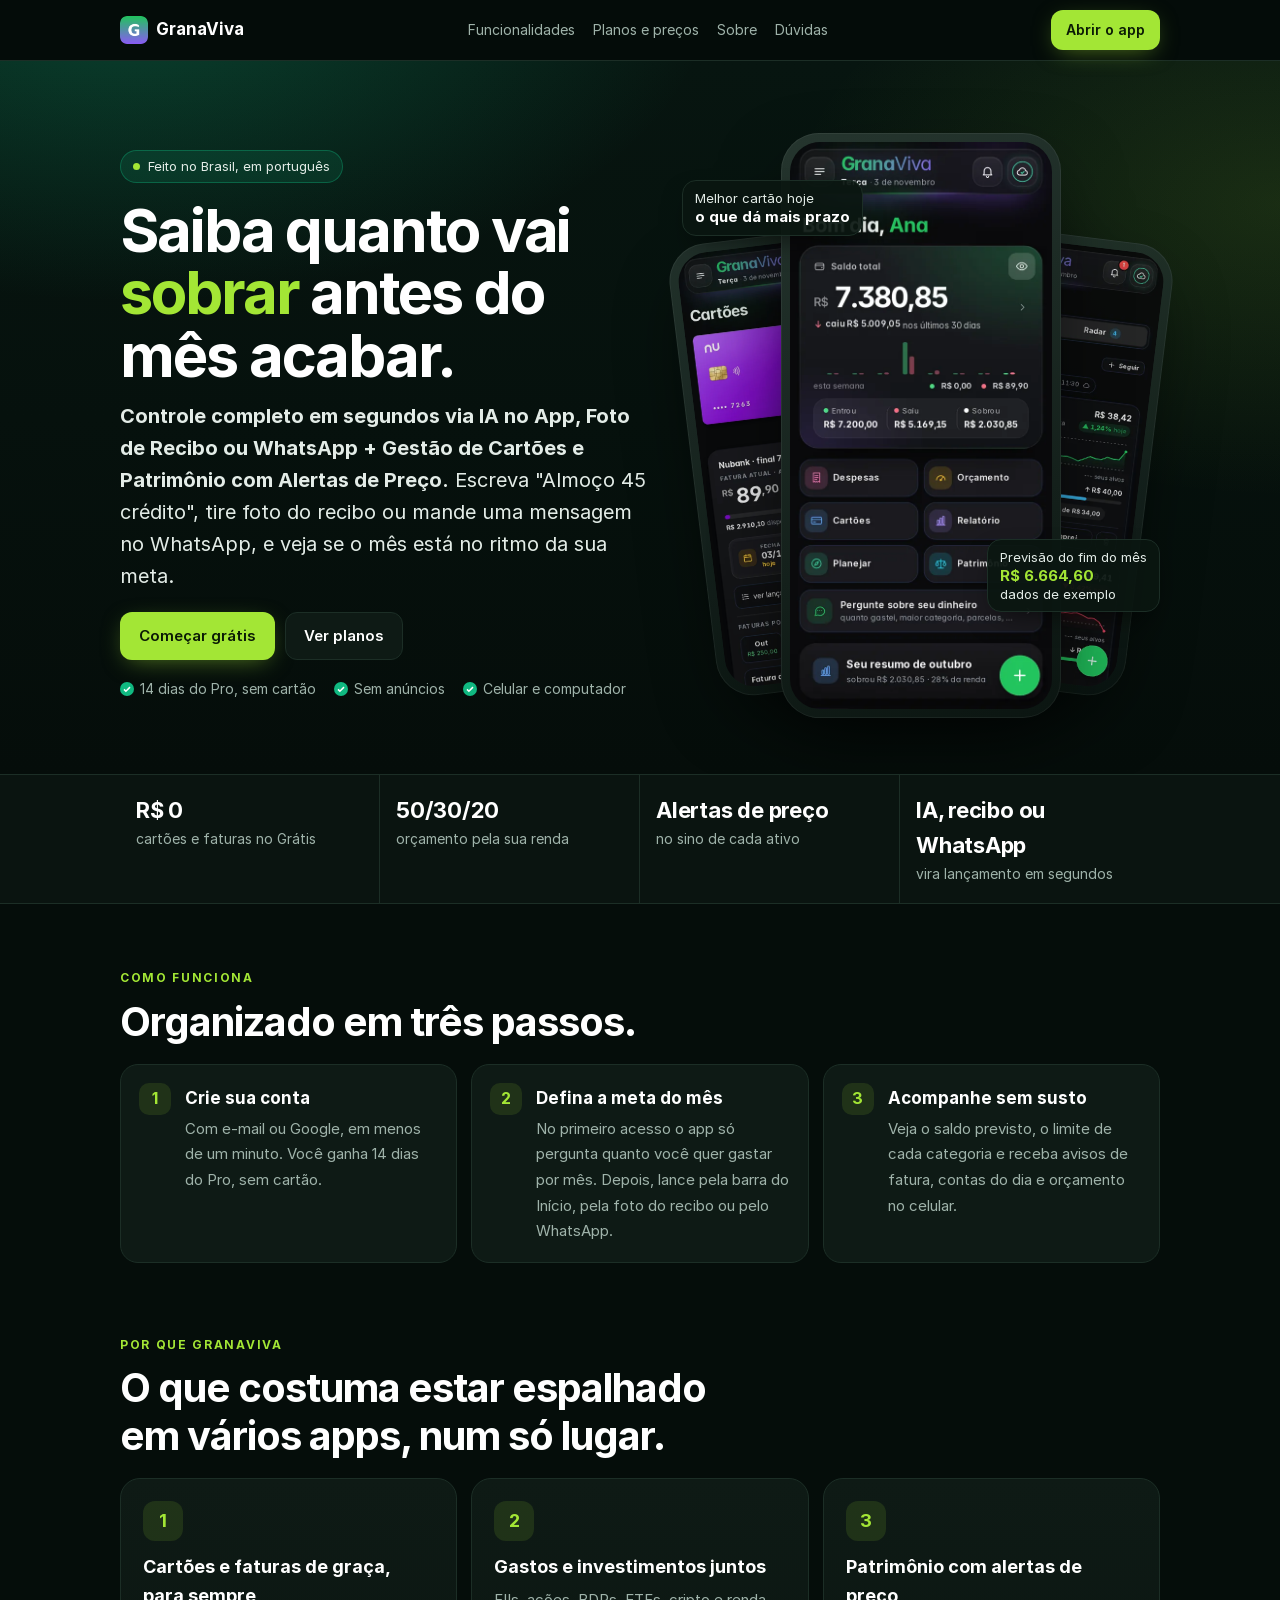
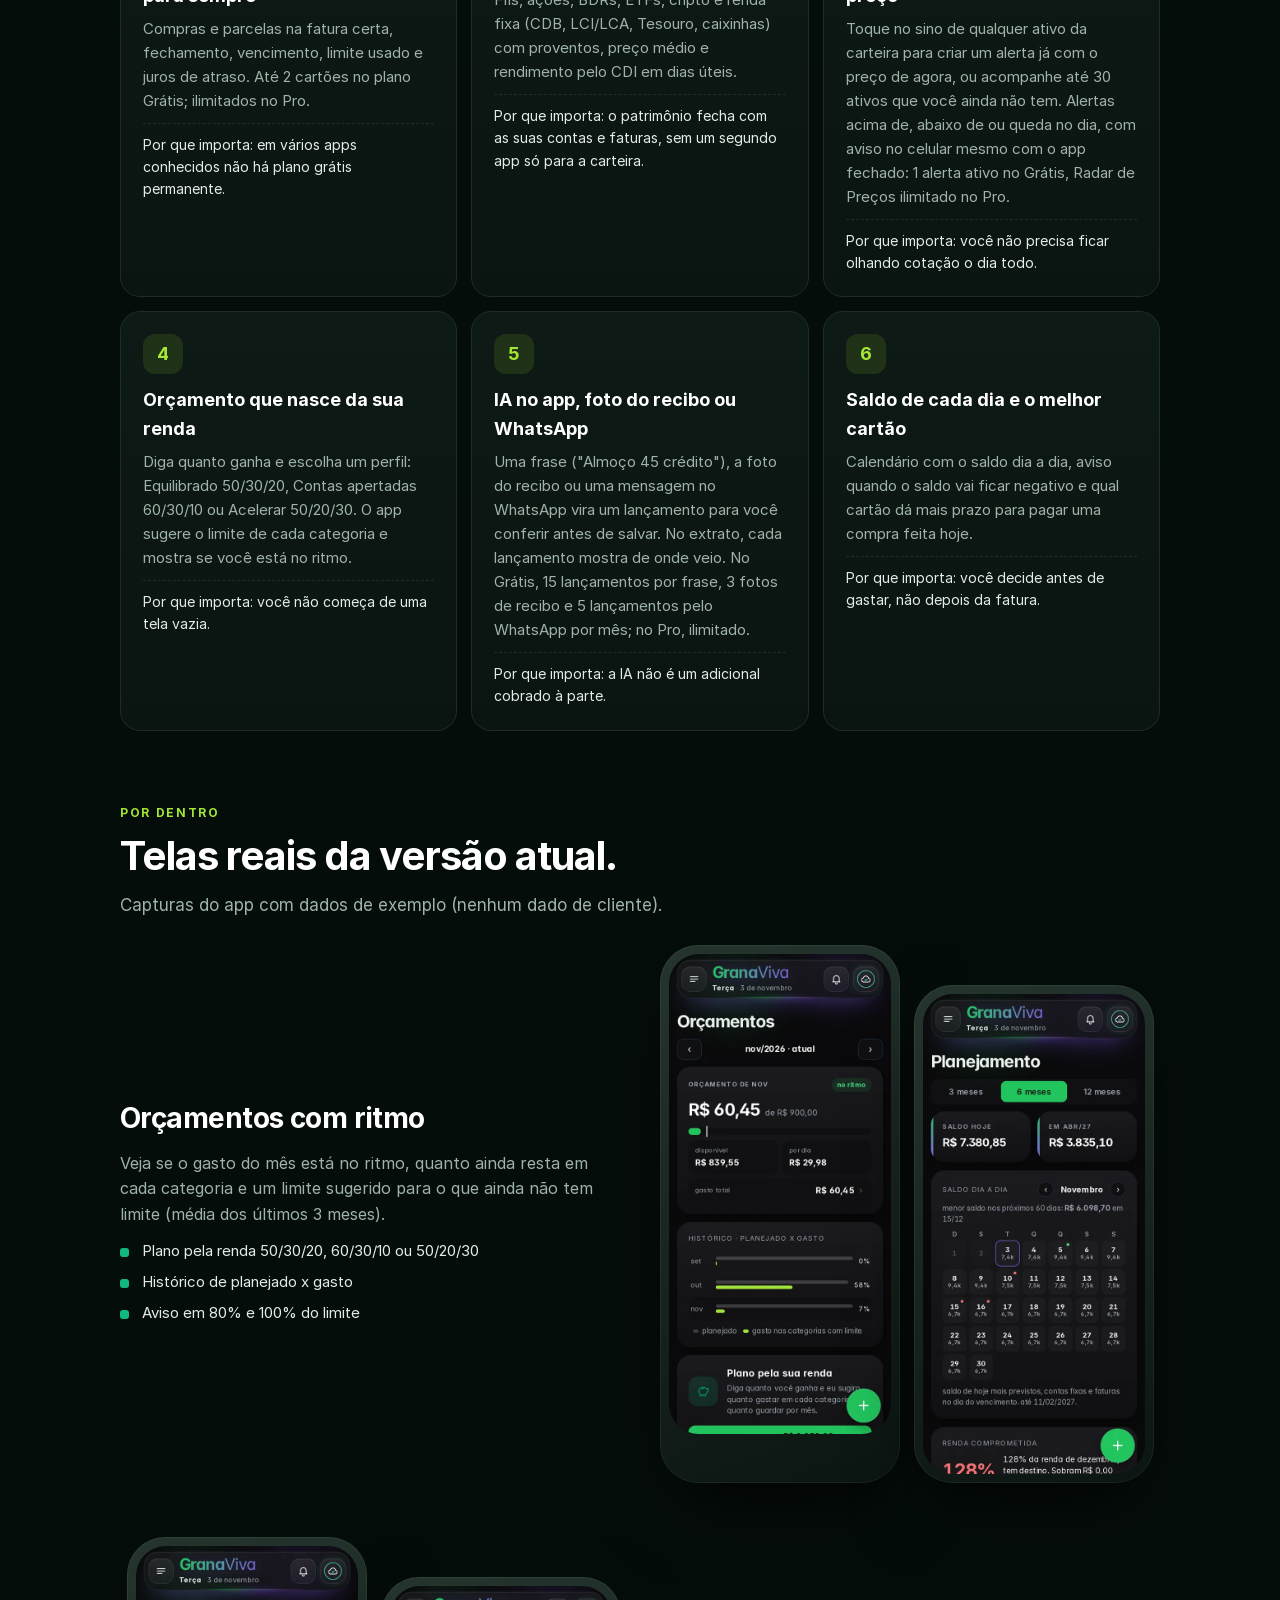
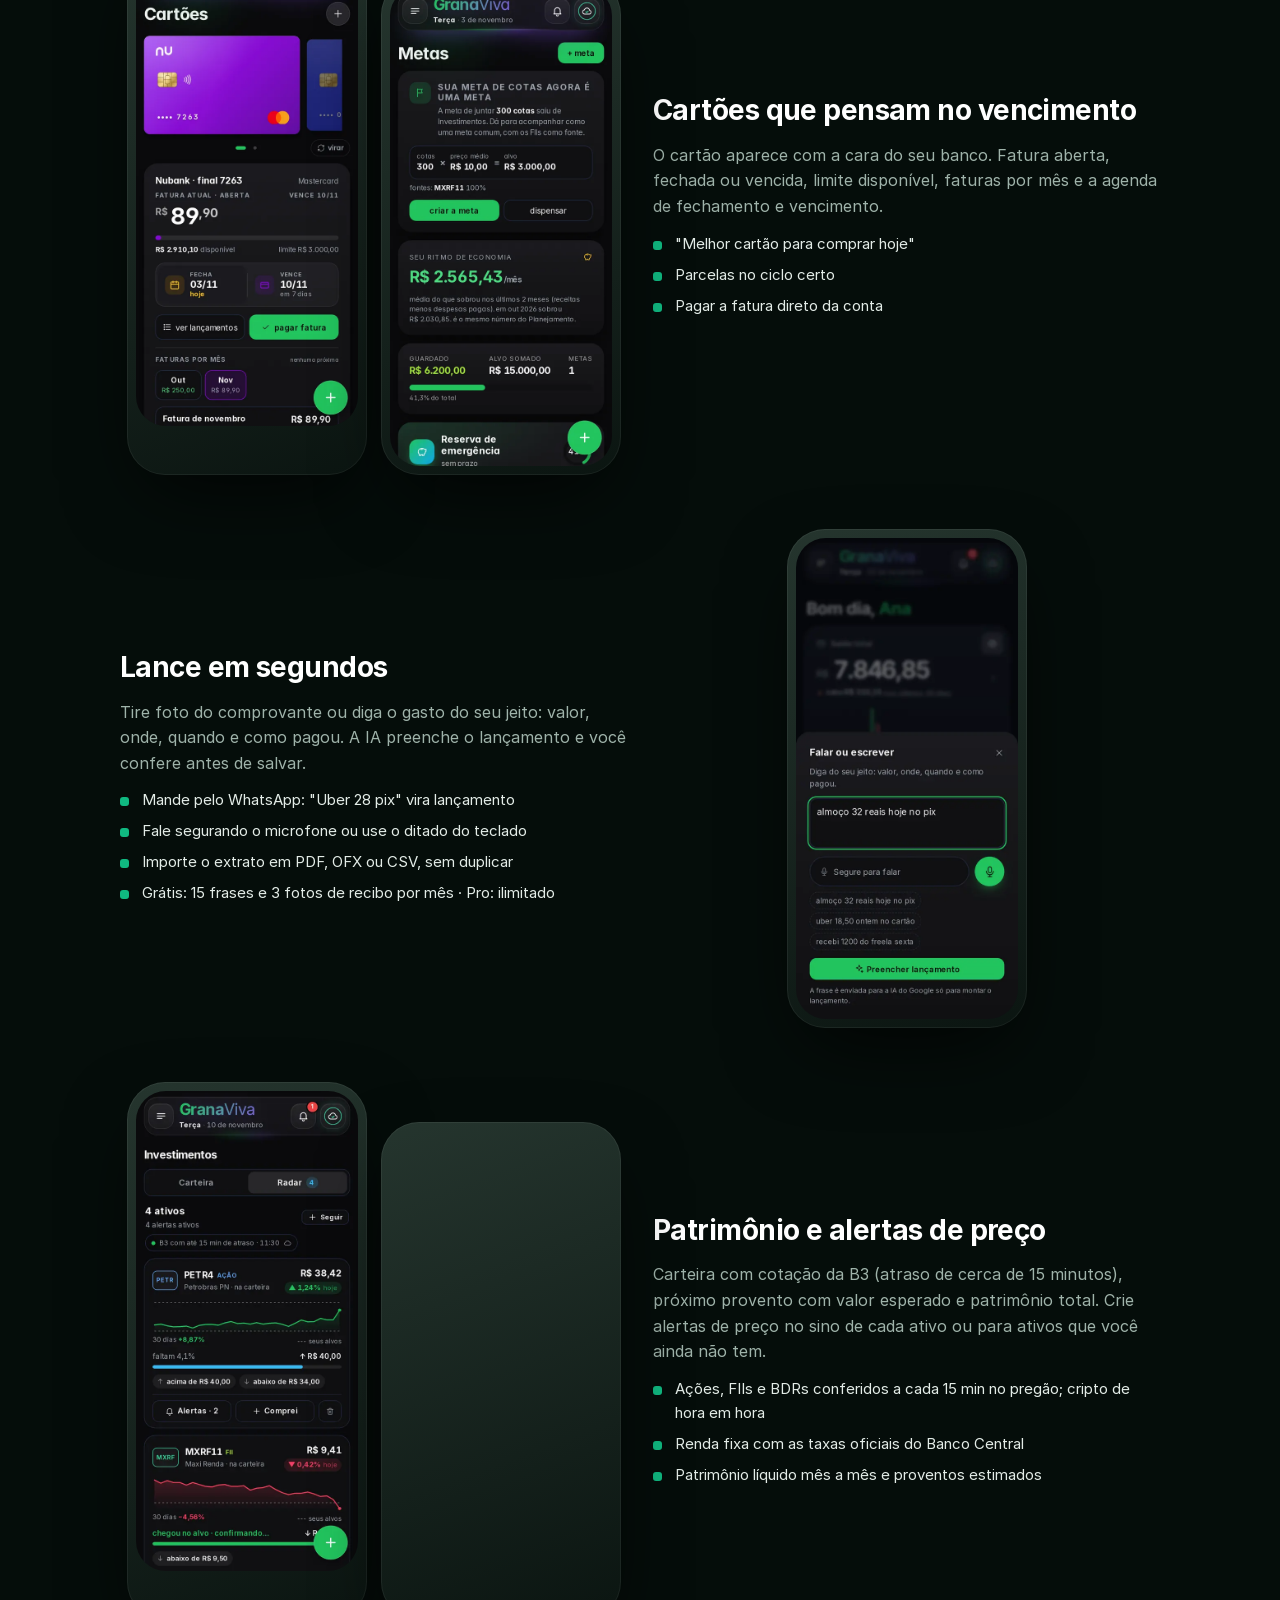
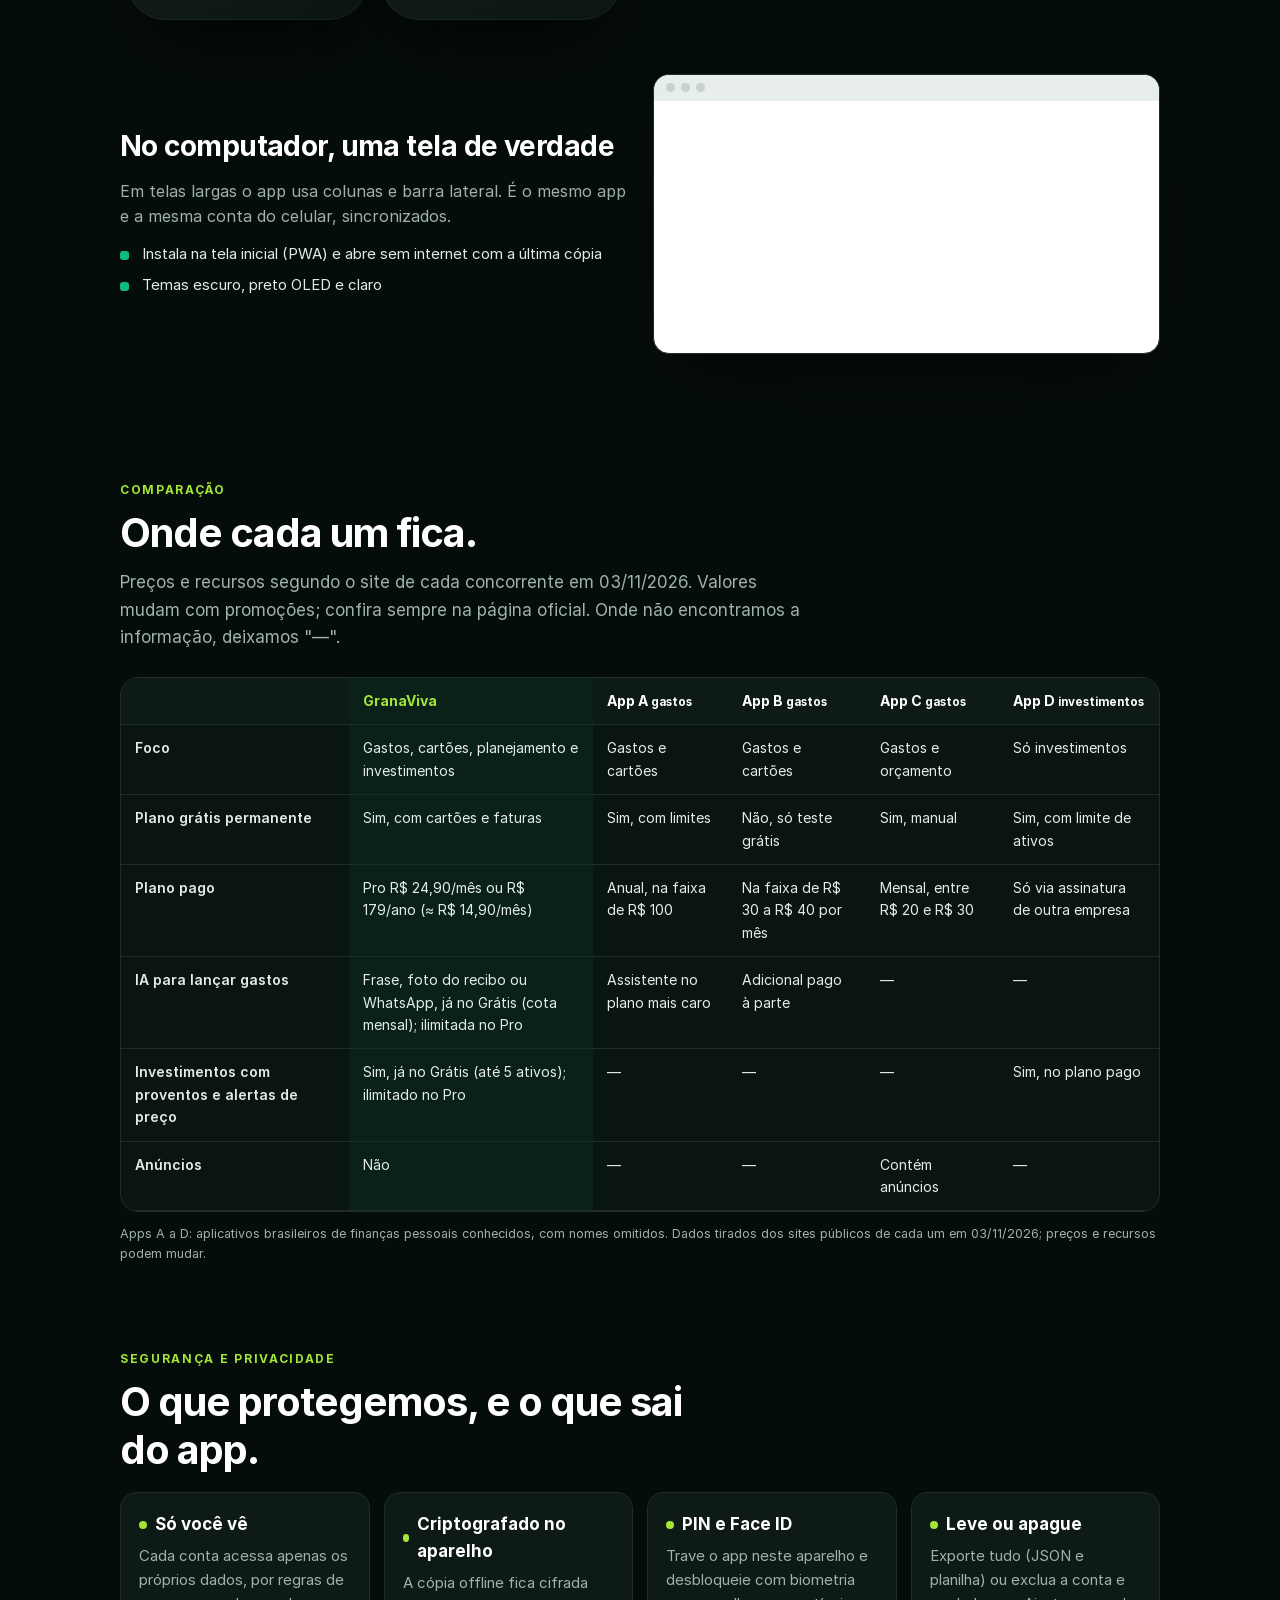
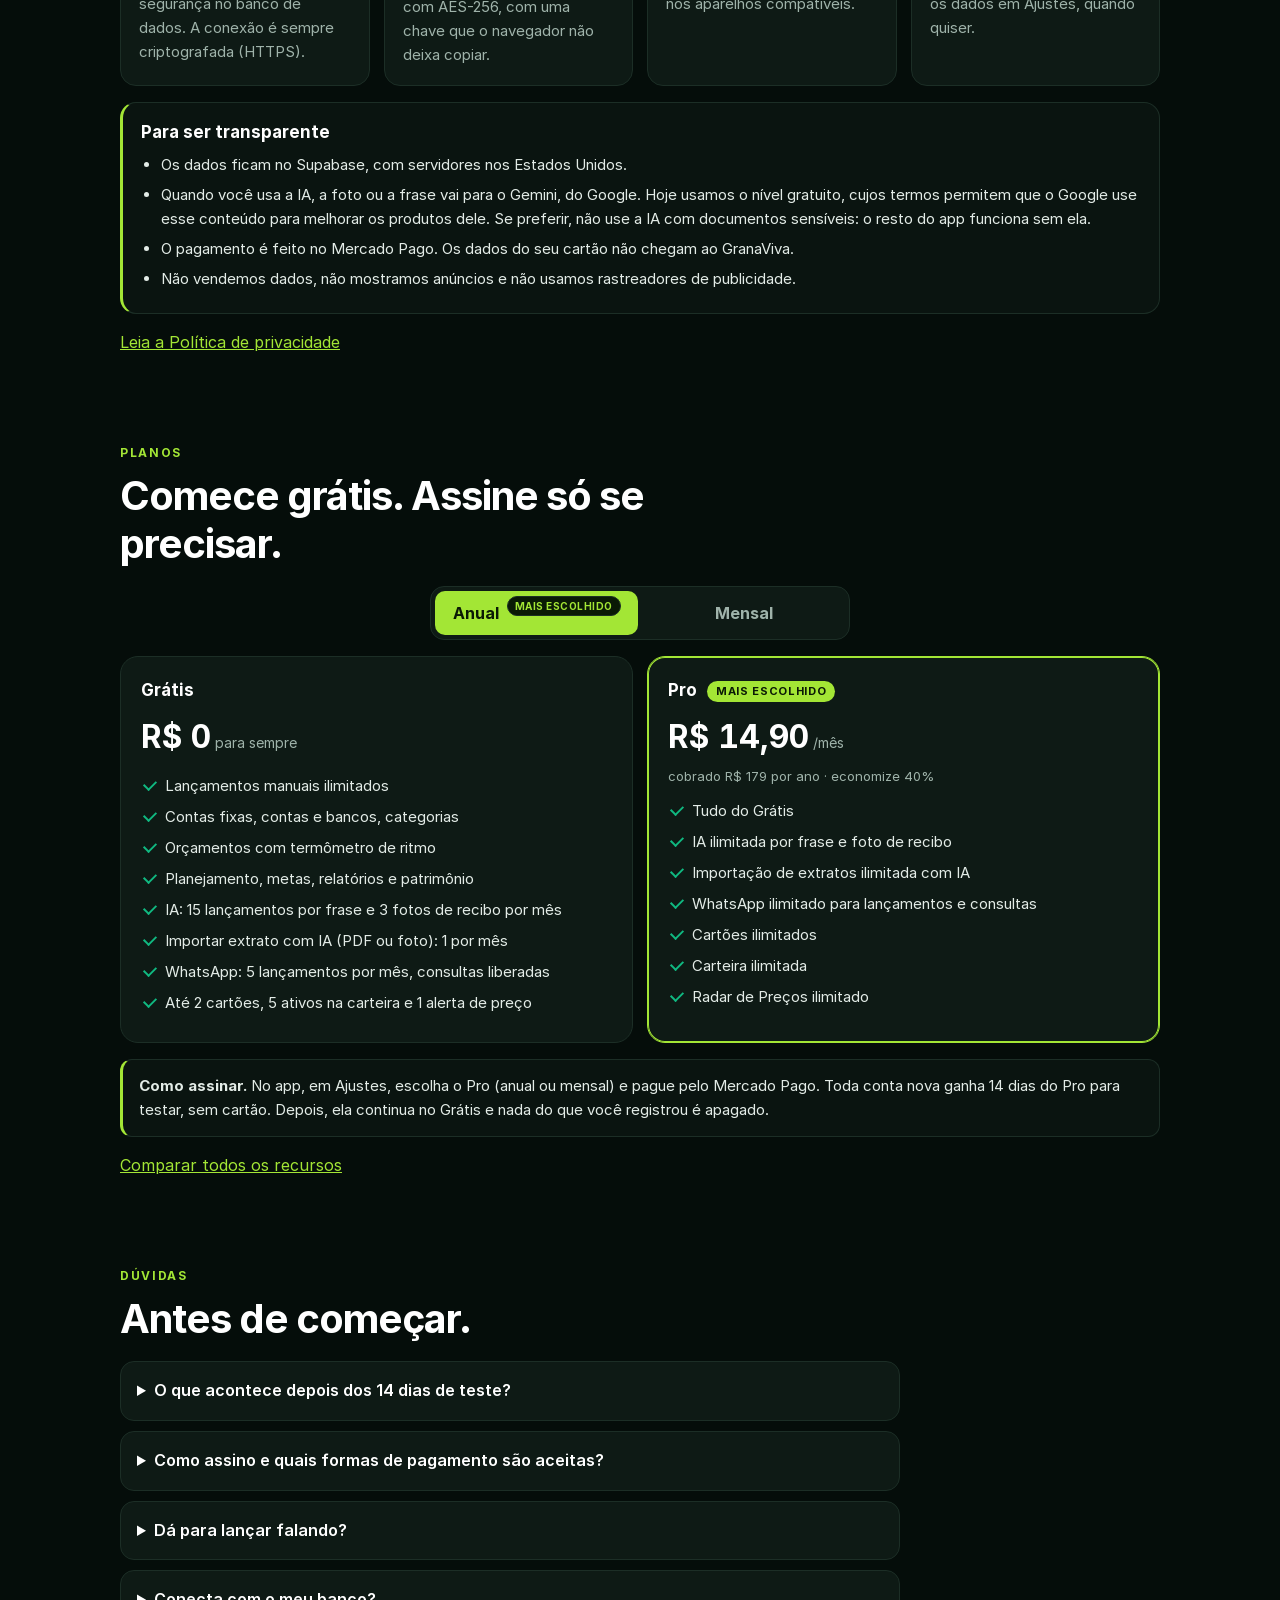
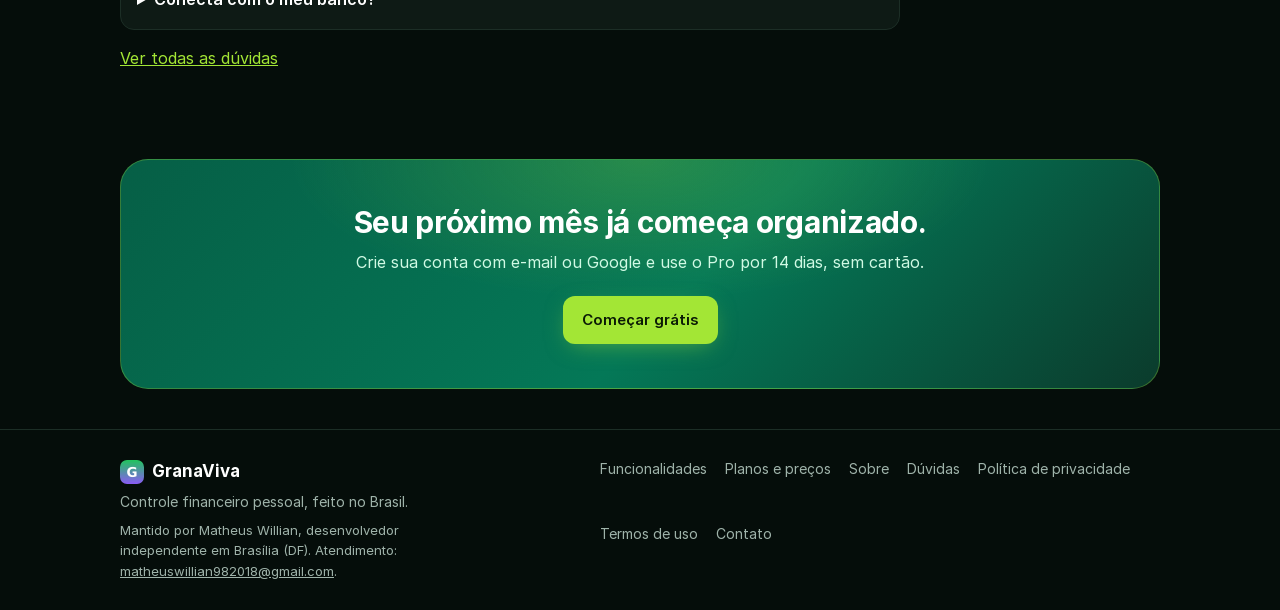
==== commit 5c8fb279: "v10.162: cota própria de importação de extrato com IA, alerta de preço mais antigo no Grátis, travas" ====
--- a/site/index.html
+++ b/site/index.html
@@ -156,12 +156,12 @@
   <div class="perW"><input class="perIn" type="radio" name="per" id="perAnual" checked><input class="perIn" type="radio" name="per" id="perMensal"><div class="perSel" role="group" aria-label="Período de cobrança do Pro"><label for="perAnual">Anual <span class="selo">Mais escolhido</span></label><label for="perMensal">Mensal</label></div><div class="planos"><article class="plano">
   <h3>Grátis</h3>
   <p class="preco">R$ 0<small>para sempre</small></p>
-  <ul class="checks"><li>Lançamentos manuais ilimitados</li><li>Contas fixas, contas e bancos, categorias</li><li>Orçamentos com termômetro de ritmo</li><li>Planejamento, metas, relatórios e patrimônio</li><li>IA: 15 lançamentos por frase e 3 fotos de recibo por mês</li><li>WhatsApp: 5 lançamentos por mês, consultas liberadas</li><li>Até 2 cartões, 5 ativos na carteira e 1 alerta de preço</li></ul>
+  <ul class="checks"><li>Lançamentos manuais ilimitados</li><li>Contas fixas, contas e bancos, categorias</li><li>Orçamentos com termômetro de ritmo</li><li>Planejamento, metas, relatórios e patrimônio</li><li>IA: 15 lançamentos por frase e 3 fotos de recibo por mês</li><li>Importar extrato com IA (PDF ou foto): 1 por mês</li><li>WhatsApp: 5 lançamentos por mês, consultas liberadas</li><li>Até 2 cartões, 5 ativos na carteira e 1 alerta de preço</li></ul>
 </article><article class="plano destaque">
   <h3>Pro <span class="etq soAnual">Mais escolhido</span></h3>
   <p class="preco soAnual">R$ 14,90<small>/mês</small></p><p class="pAnual soAnual">cobrado R$ 179 por ano · economize 40%</p>
   <p class="preco soMensal">R$ 24,90<small>/mês</small></p><p class="pAnual soMensal">cobrado todo mês · cancele quando quiser</p>
-  <ul class="checks"><li>Tudo do Grátis</li><li>IA ilimitada por frase e foto de recibo</li><li>WhatsApp ilimitado para lançamentos e consultas</li><li>Cartões ilimitados</li><li>Carteira ilimitada</li><li>Radar de Preços ilimitado</li></ul>
+  <ul class="checks"><li>Tudo do Grátis</li><li>IA ilimitada por frase e foto de recibo</li><li>Importação de extratos ilimitada com IA</li><li>WhatsApp ilimitado para lançamentos e consultas</li><li>Cartões ilimitados</li><li>Carteira ilimitada</li><li>Radar de Preços ilimitado</li></ul>
 </article></div></div>
   <p class="aviso"><strong>Como assinar.</strong> No app, em Ajustes, escolha o Pro (anual ou mensal) e pague pelo Mercado Pago. Toda conta nova ganha 14 dias do Pro para testar, sem cartão. Depois, ela continua no Grátis e nada do que você registrou é apagado.</p>
   <p><a href="precos.html">Comparar todos os recursos</a></p>
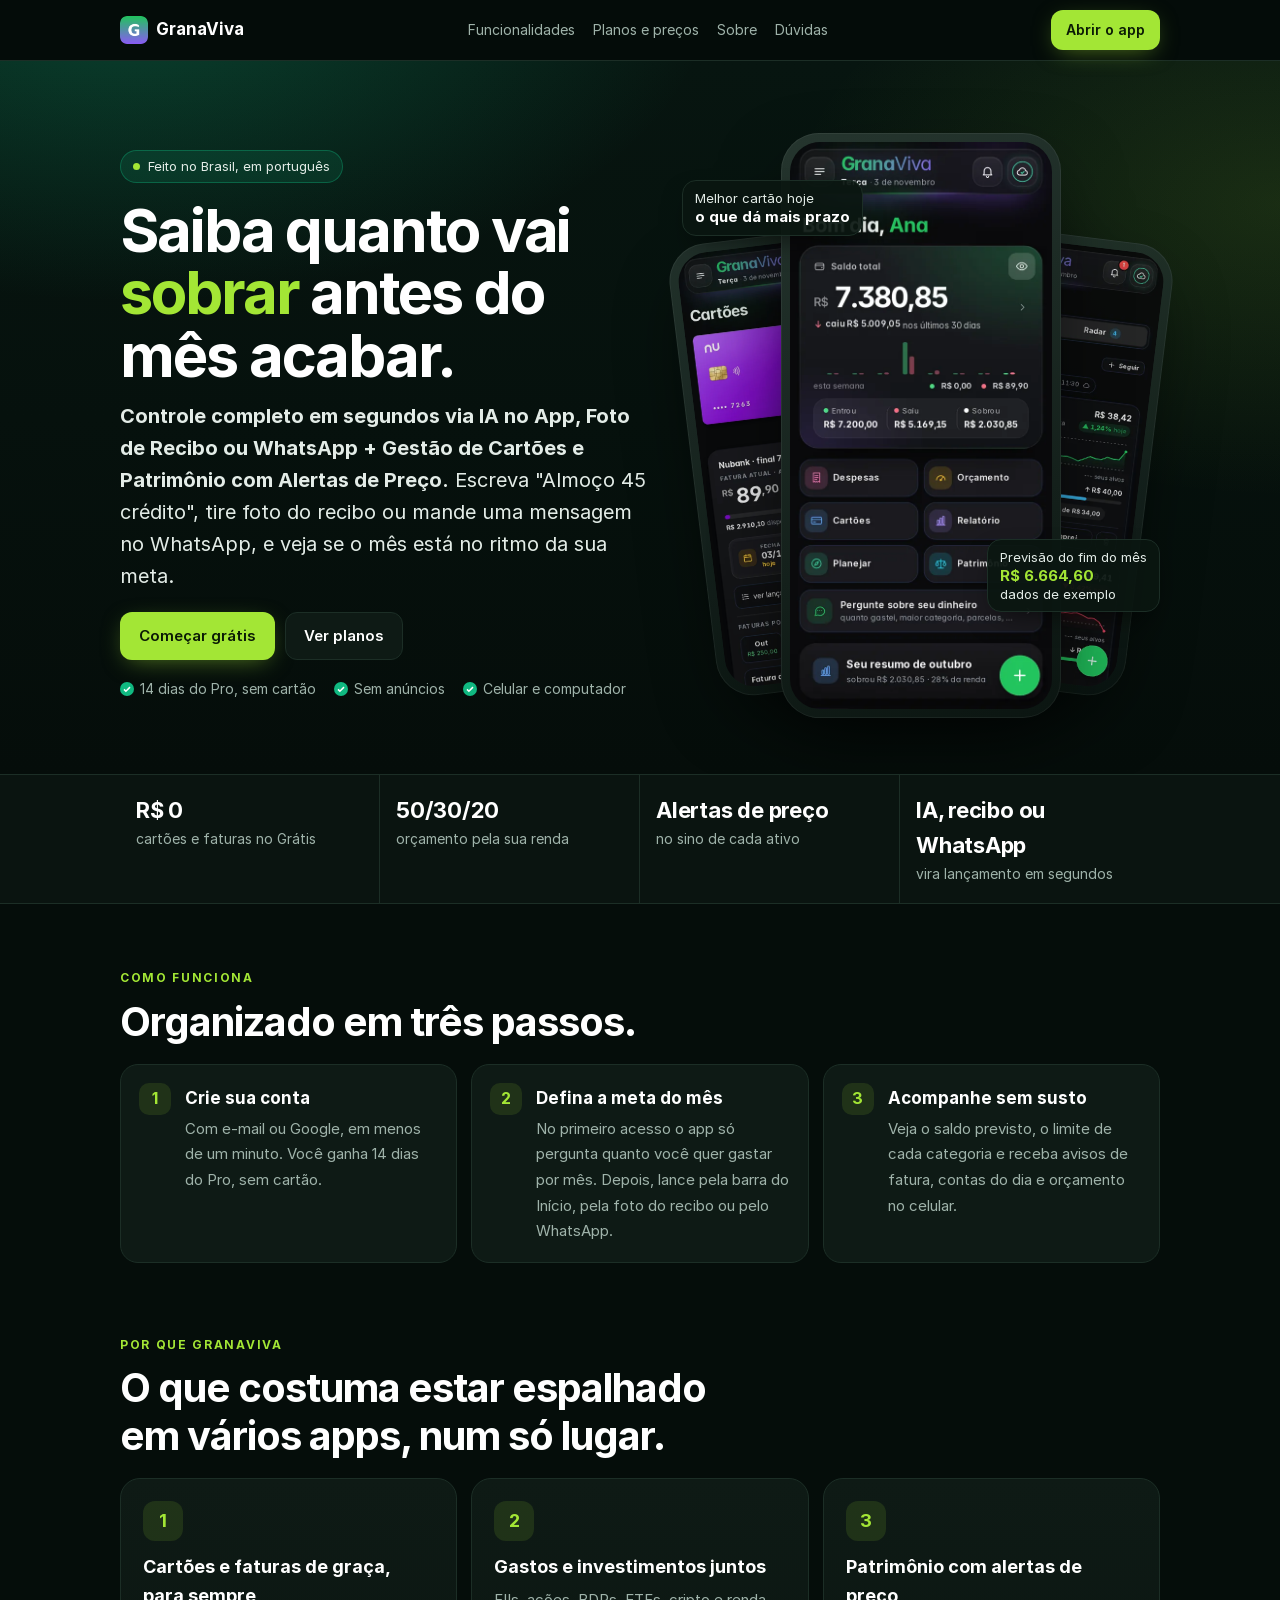
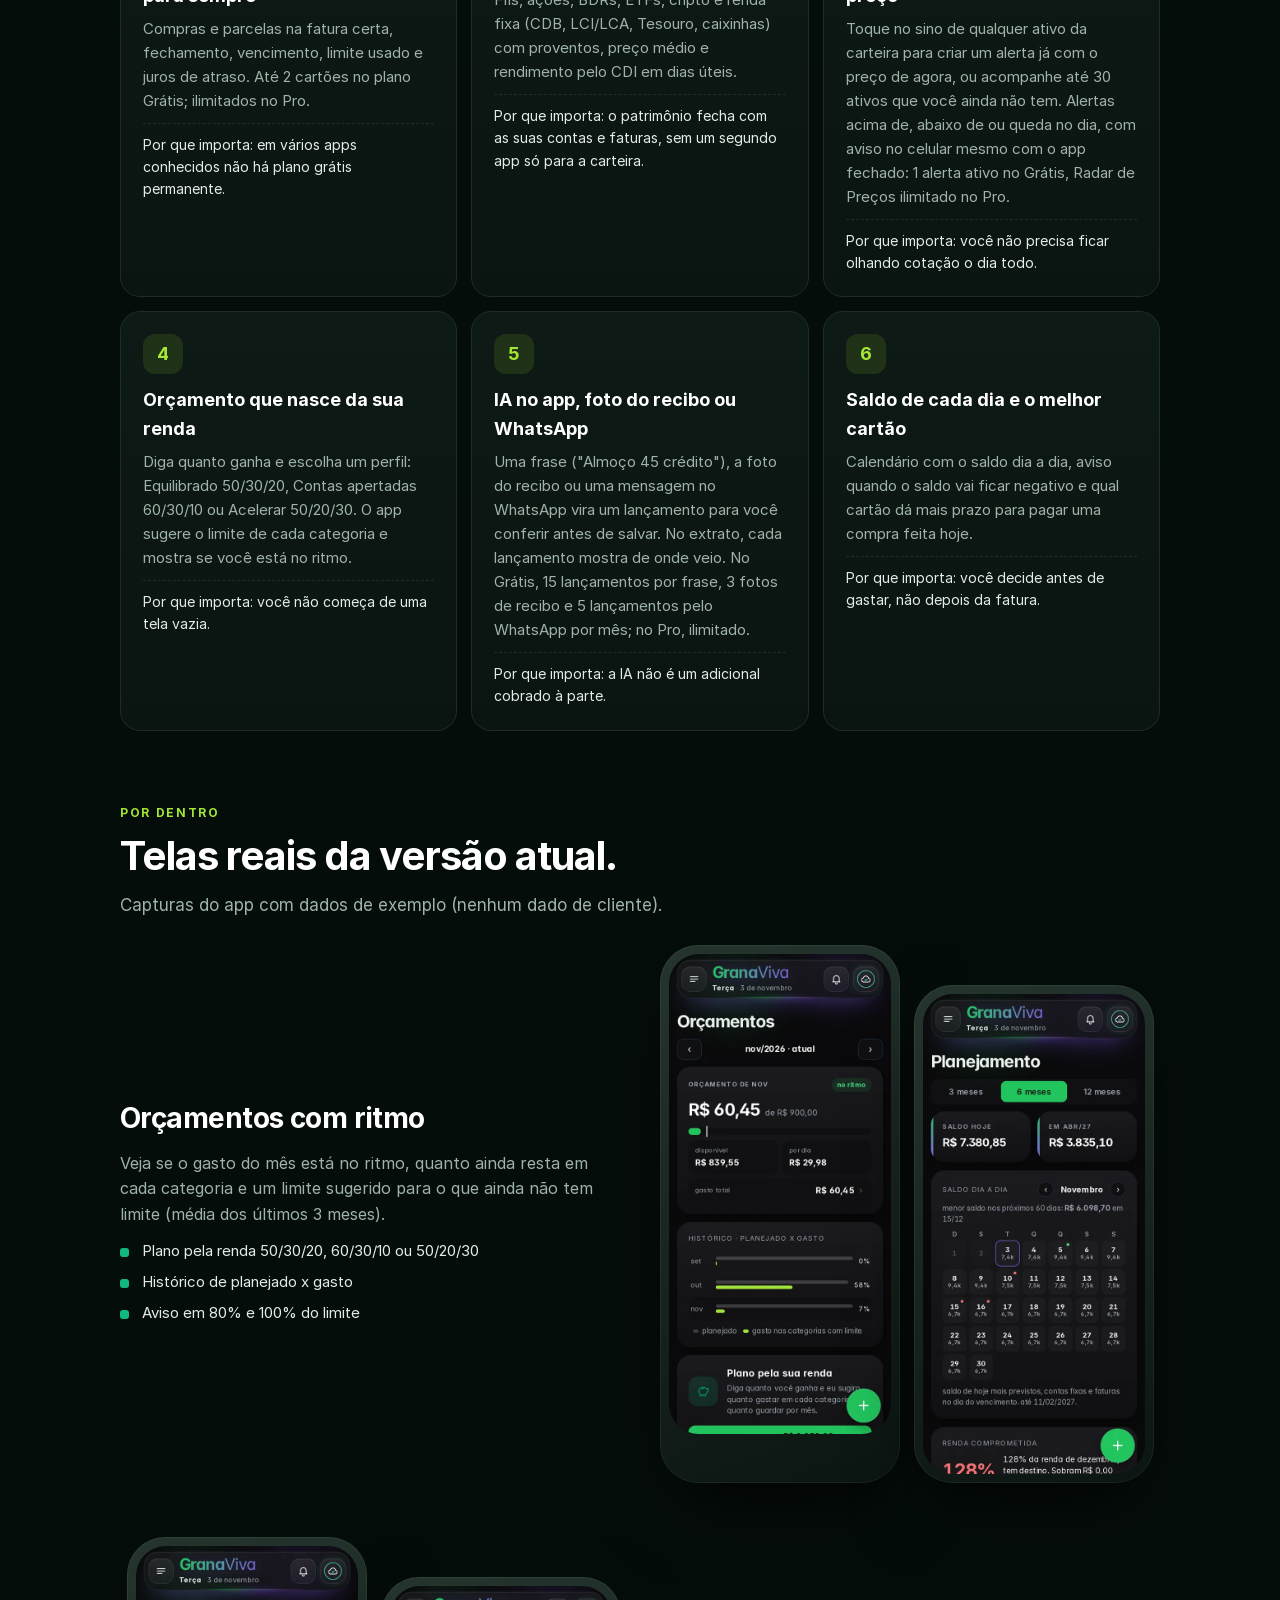
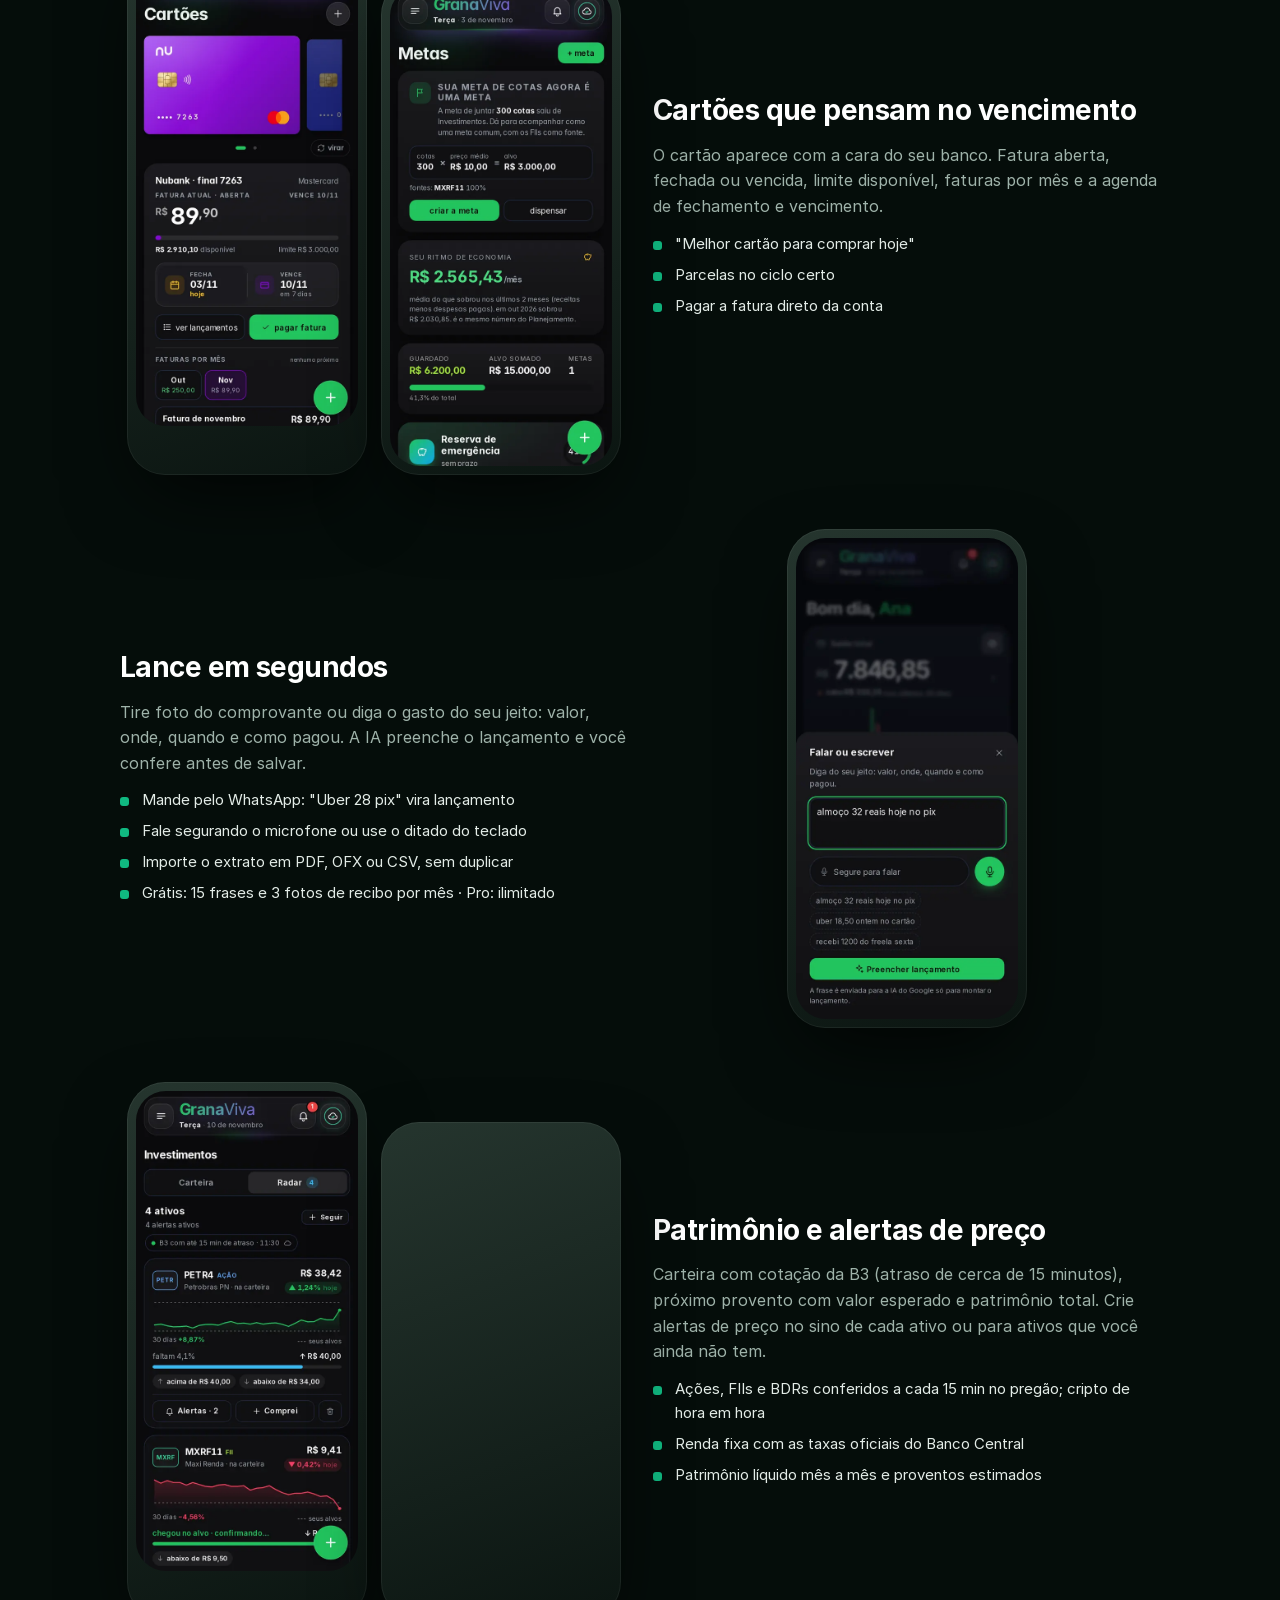
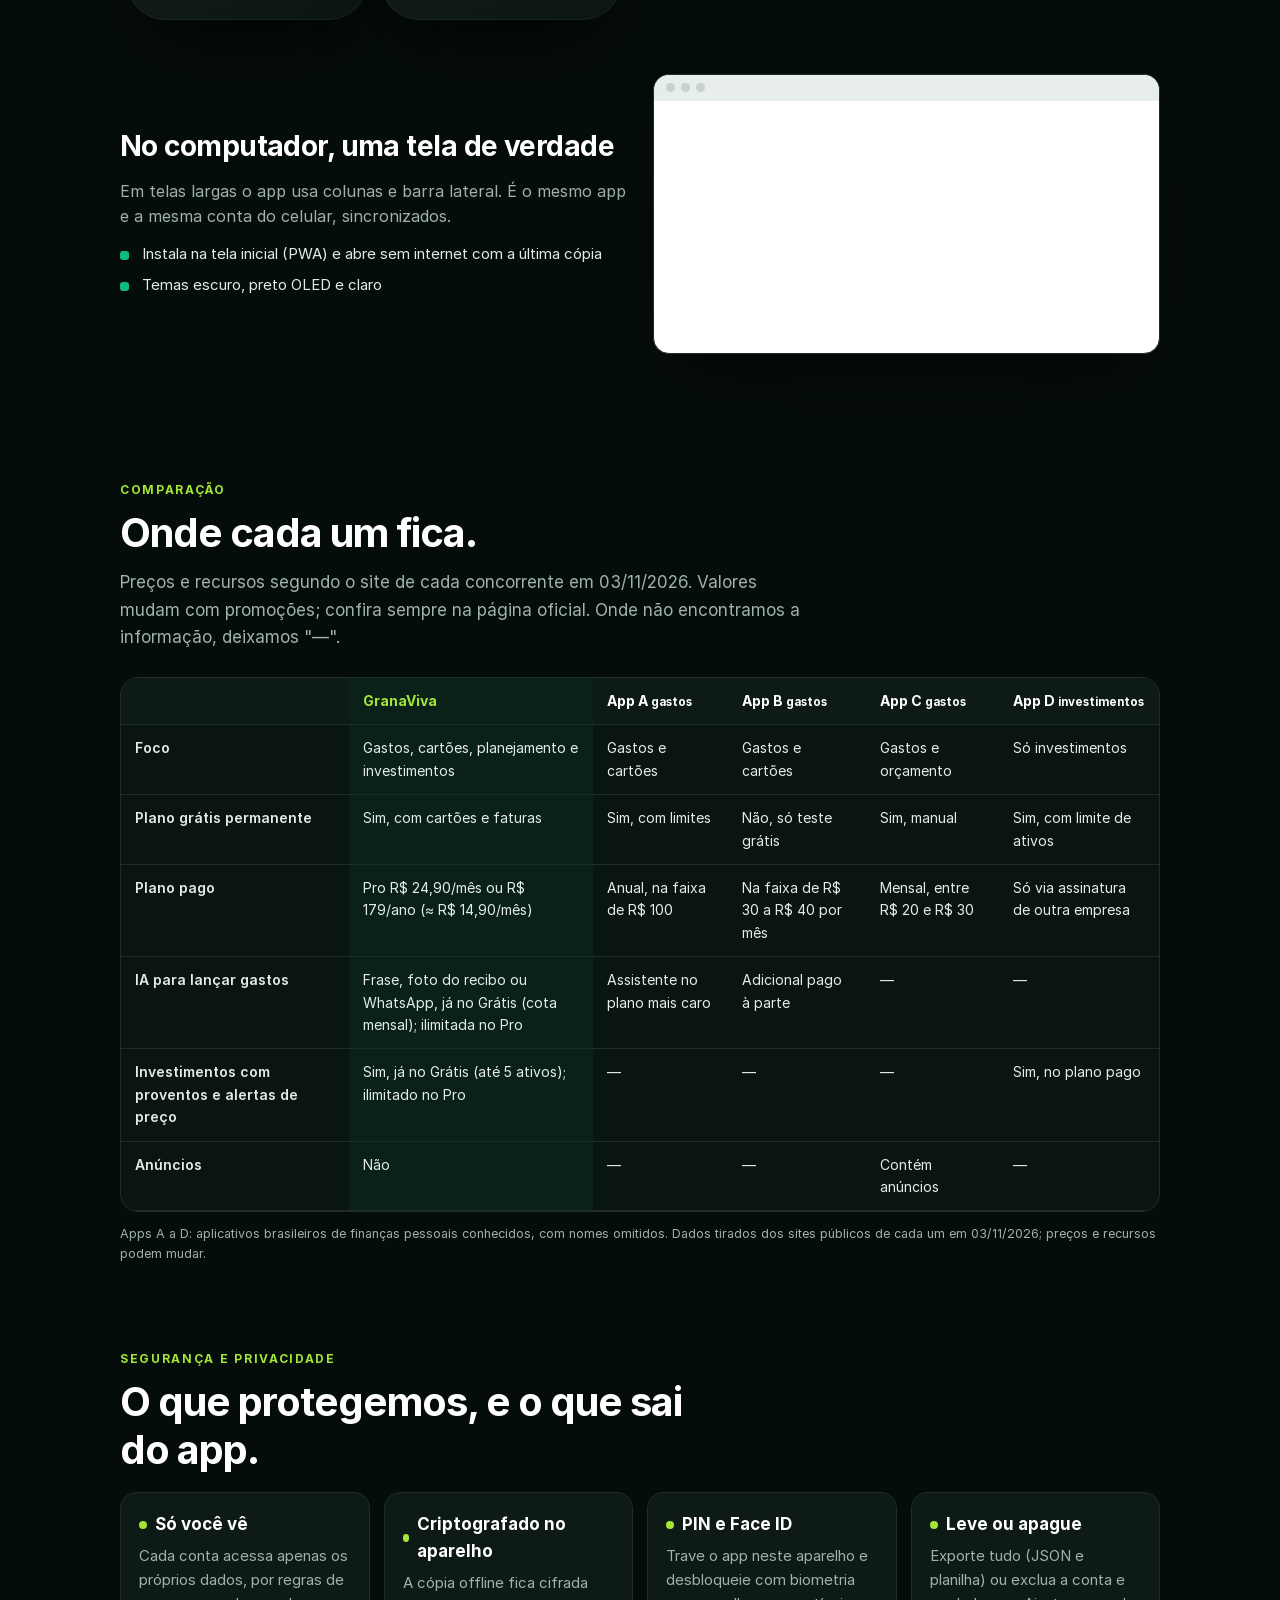
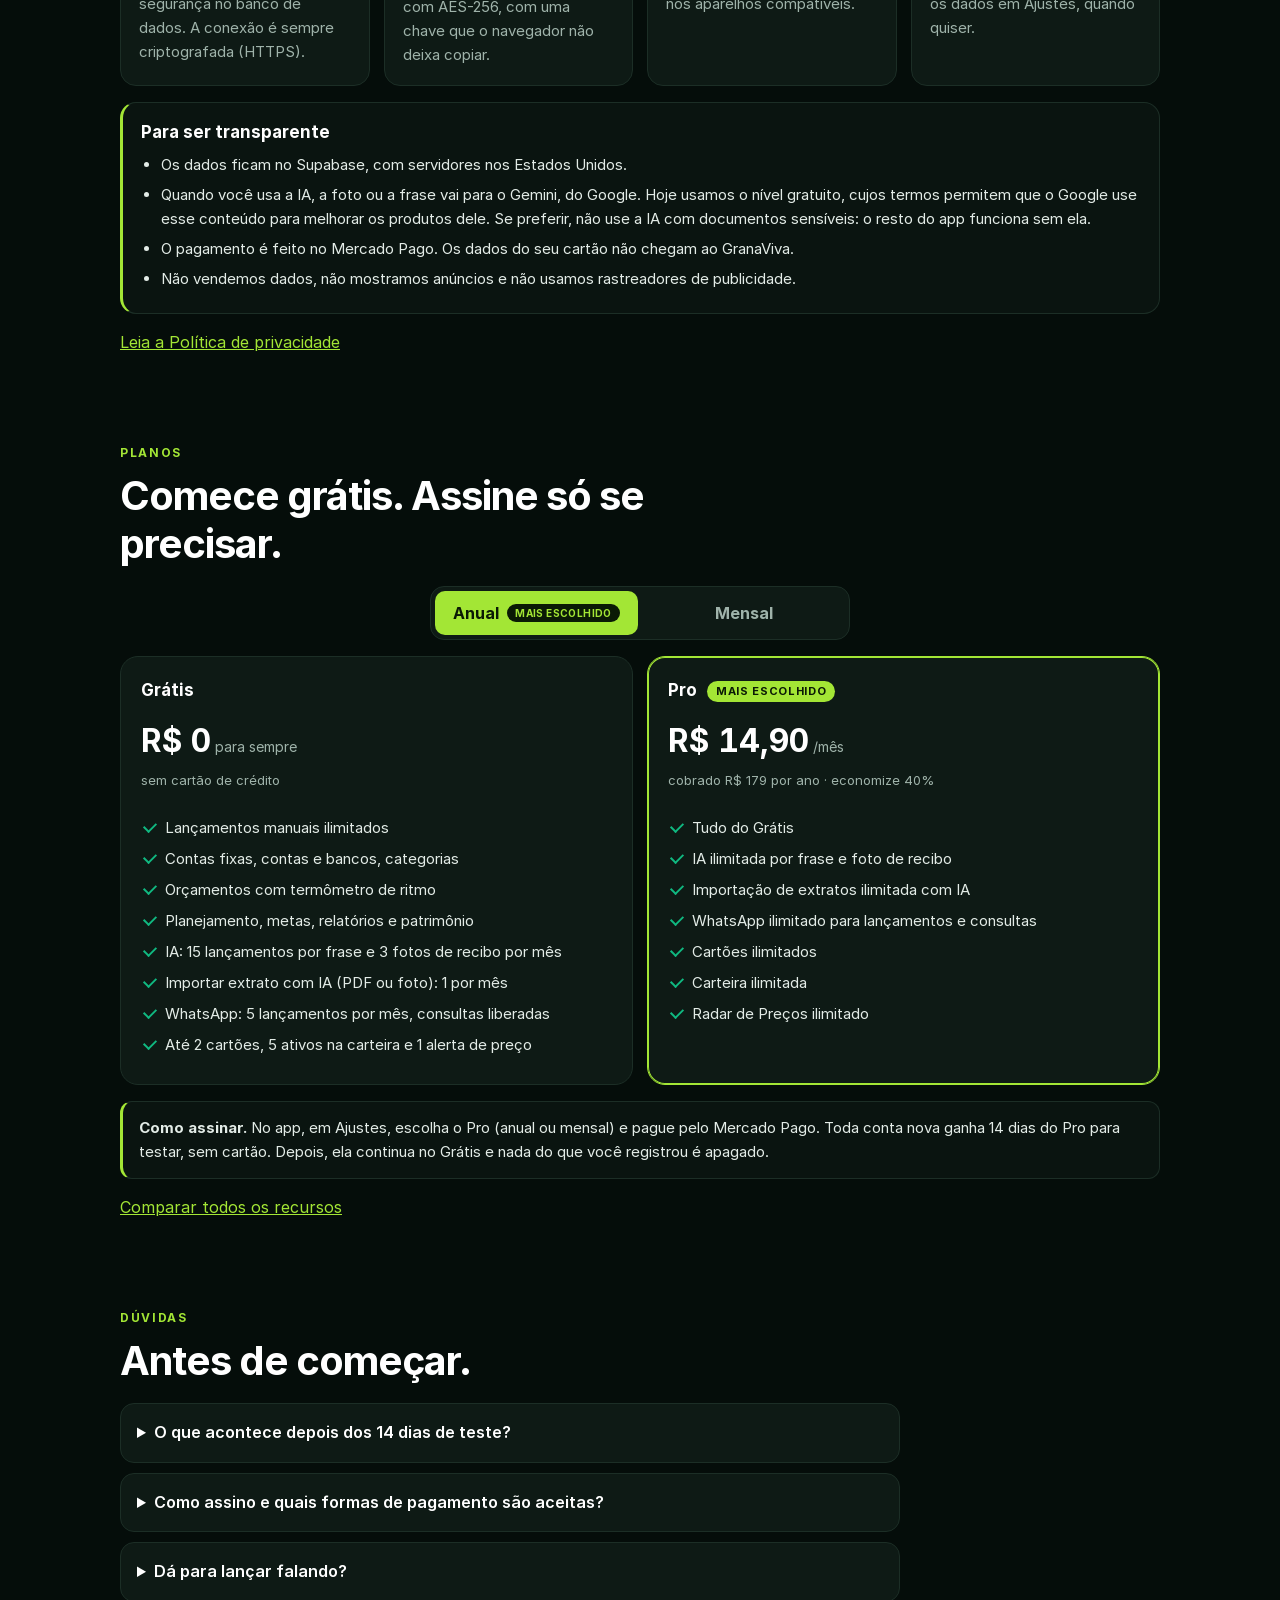
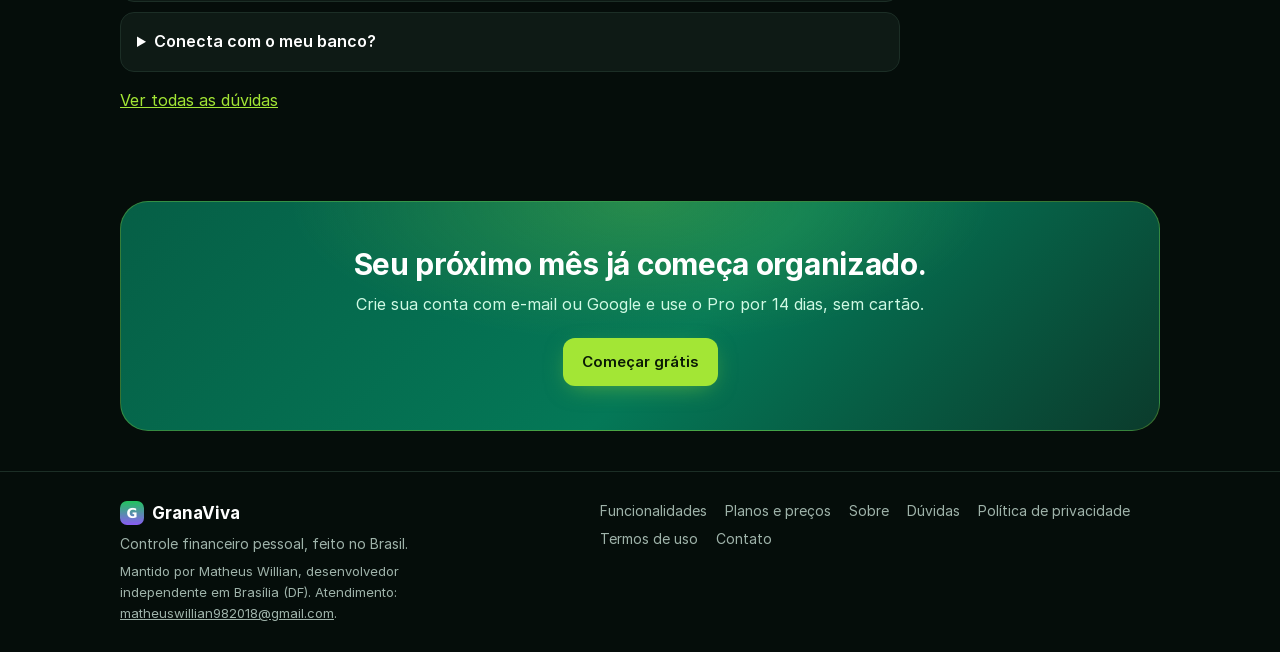
==== commit 6286be28: "v10.164: revisão de interface (grade de 16px e espaçamento único entre cards, Início no computador e" ====
--- a/site/index.html
+++ b/site/index.html
@@ -155,7 +155,7 @@
   <h2 id="t-planos">Comece grátis. Assine só se precisar.</h2>
   <div class="perW"><input class="perIn" type="radio" name="per" id="perAnual" checked><input class="perIn" type="radio" name="per" id="perMensal"><div class="perSel" role="group" aria-label="Período de cobrança do Pro"><label for="perAnual">Anual <span class="selo">Mais escolhido</span></label><label for="perMensal">Mensal</label></div><div class="planos"><article class="plano">
   <h3>Grátis</h3>
-  <p class="preco">R$ 0<small>para sempre</small></p>
+  <p class="preco">R$ 0<small>para sempre</small></p><p class="pAnual">sem cartão de crédito</p>
   <ul class="checks"><li>Lançamentos manuais ilimitados</li><li>Contas fixas, contas e bancos, categorias</li><li>Orçamentos com termômetro de ritmo</li><li>Planejamento, metas, relatórios e patrimônio</li><li>IA: 15 lançamentos por frase e 3 fotos de recibo por mês</li><li>Importar extrato com IA (PDF ou foto): 1 por mês</li><li>WhatsApp: 5 lançamentos por mês, consultas liberadas</li><li>Até 2 cartões, 5 ativos na carteira e 1 alerta de preço</li></ul>
 </article><article class="plano destaque">
   <h3>Pro <span class="etq soAnual">Mais escolhido</span></h3>
--- a/site/site.css
+++ b/site/site.css
@@ -181,3 +181,15 @@
 #perMensal:checked~.planos .soMensal{display:block}
 #perMensal:checked~.planos .soAnual{display:none}
 .perW .plano h3 .soAnual{display:inline-block}
+/* v10.164: alinhamento e micro-interações */
+.rodIn nav{align-content:flex-start;align-items:flex-start}
+.perSel .selo{margin:0;padding:2px 8px;font-size:10px;line-height:1.4;letter-spacing:.04em;border:0;background:#0a1a05;color:var(--lime)}
+.plano{display:flex;flex-direction:column}
+.plano .pAnual{min-height:1.5em}
+.planos{align-items:stretch}
+.preco,.preco small,.tabela td{font-variant-numeric:tabular-nums}
+a,button,label,summary{-webkit-tap-highlight-color:transparent}
+.btn:active,.perSel label:active{transform:scale(.98)}
+@media(hover:hover) and (pointer:fine){a,button,label[for],summary{cursor:pointer}}
+button:focus-visible,.btn:focus-visible{outline:2px solid var(--ac);outline-offset:2px}
+@media(prefers-reduced-motion:reduce){.btn:active,.perSel label:active{transform:none}}
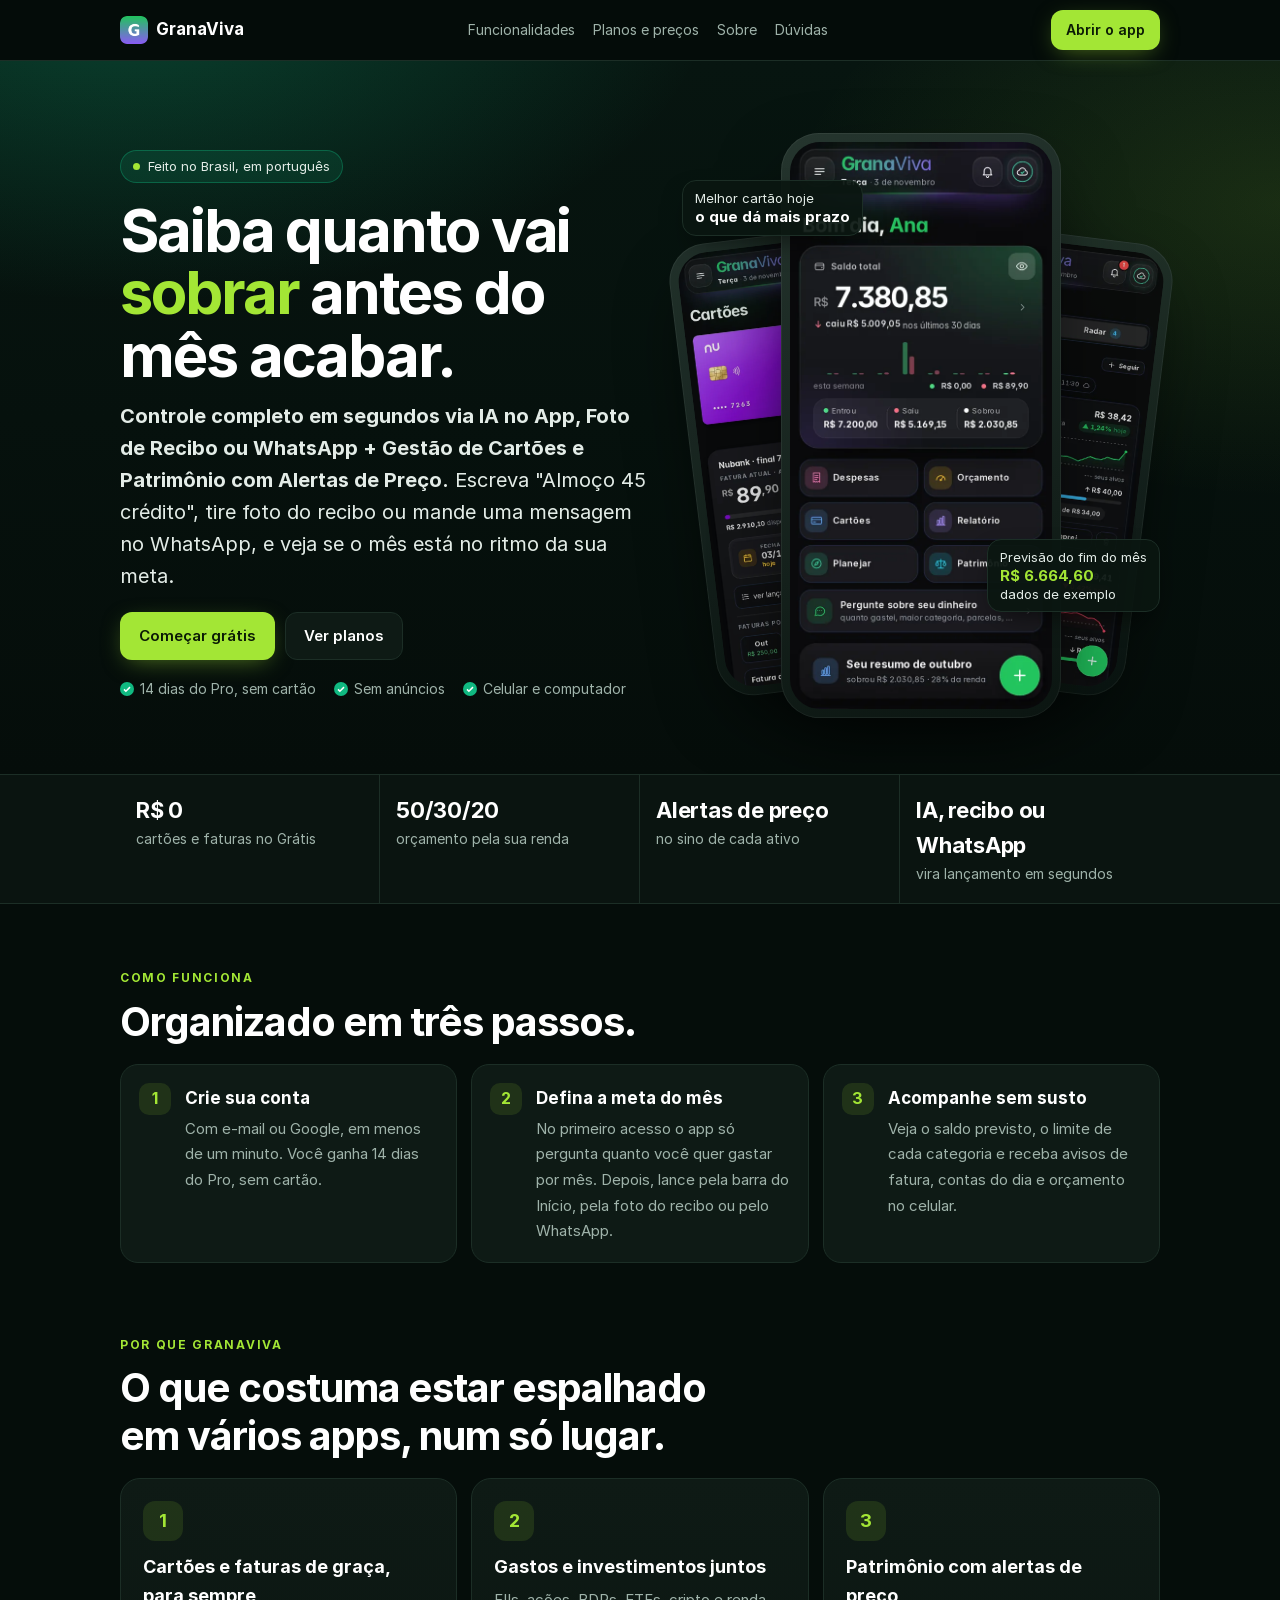
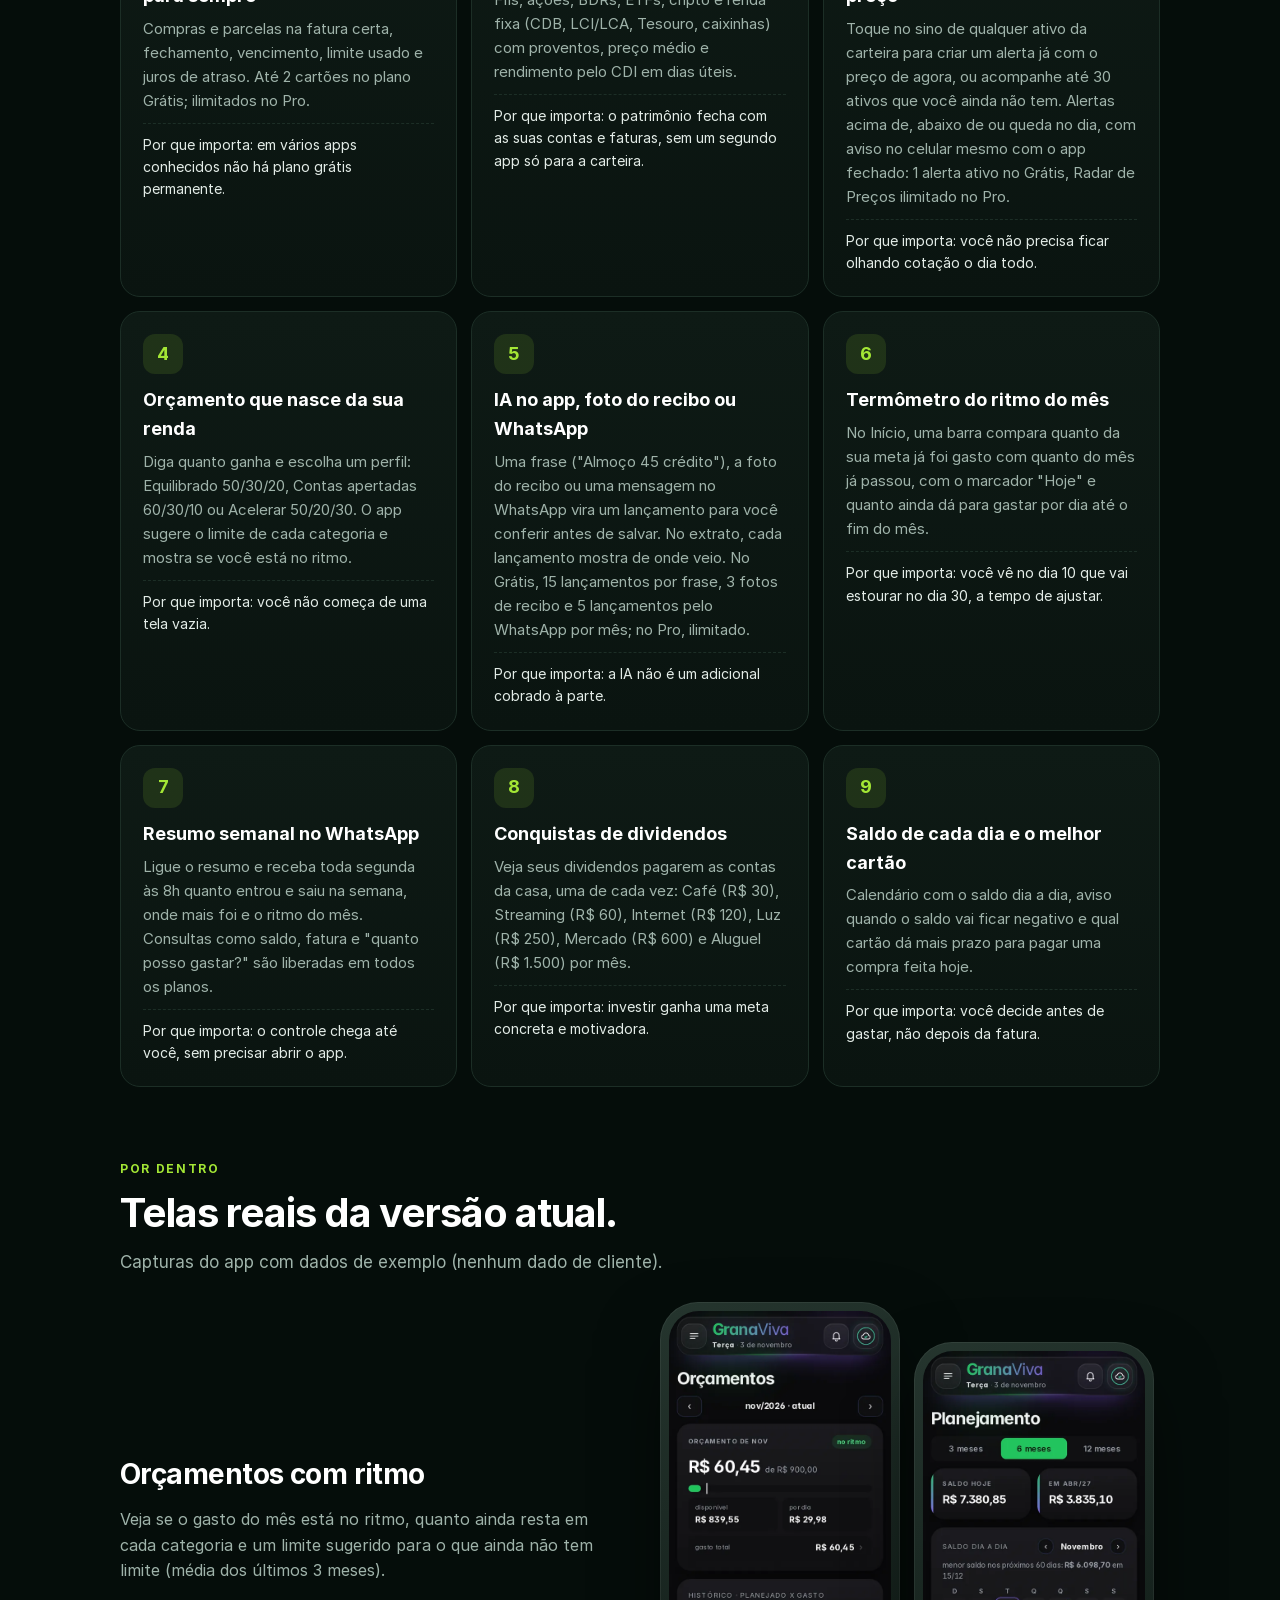
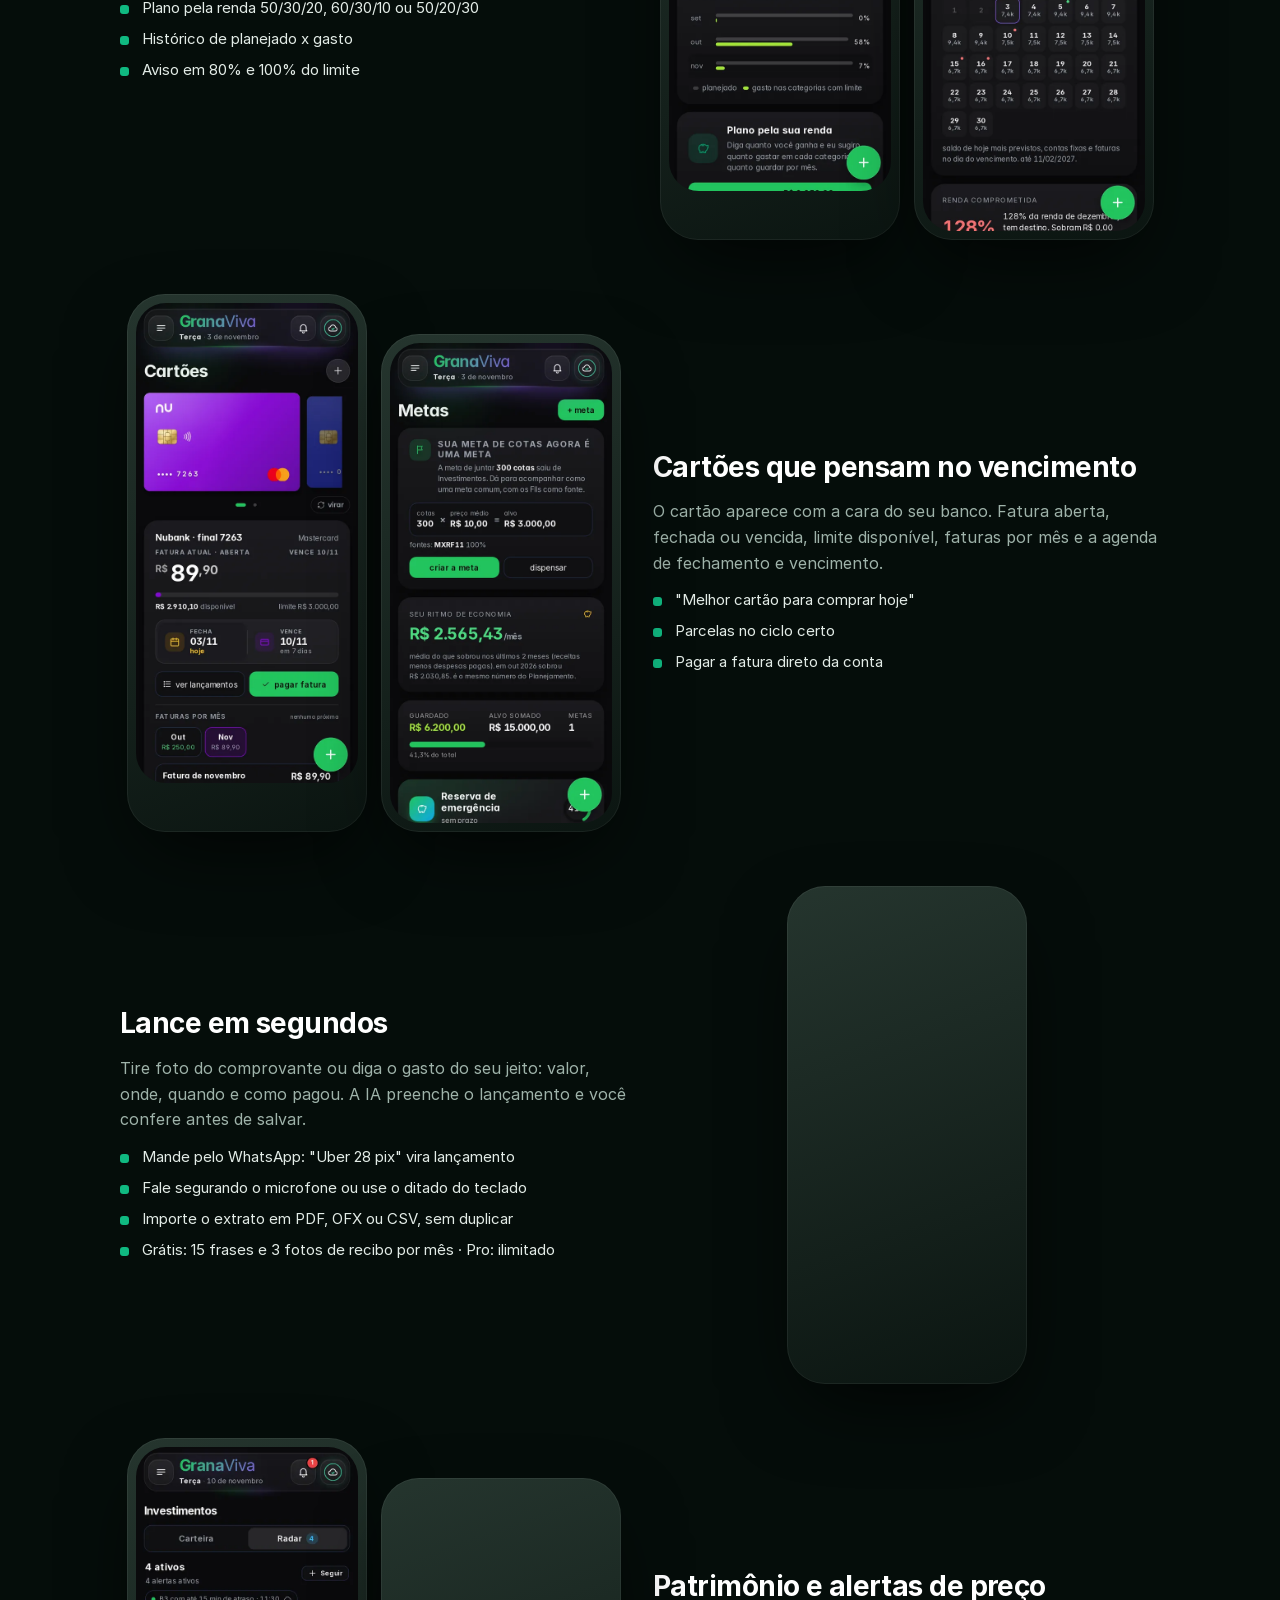
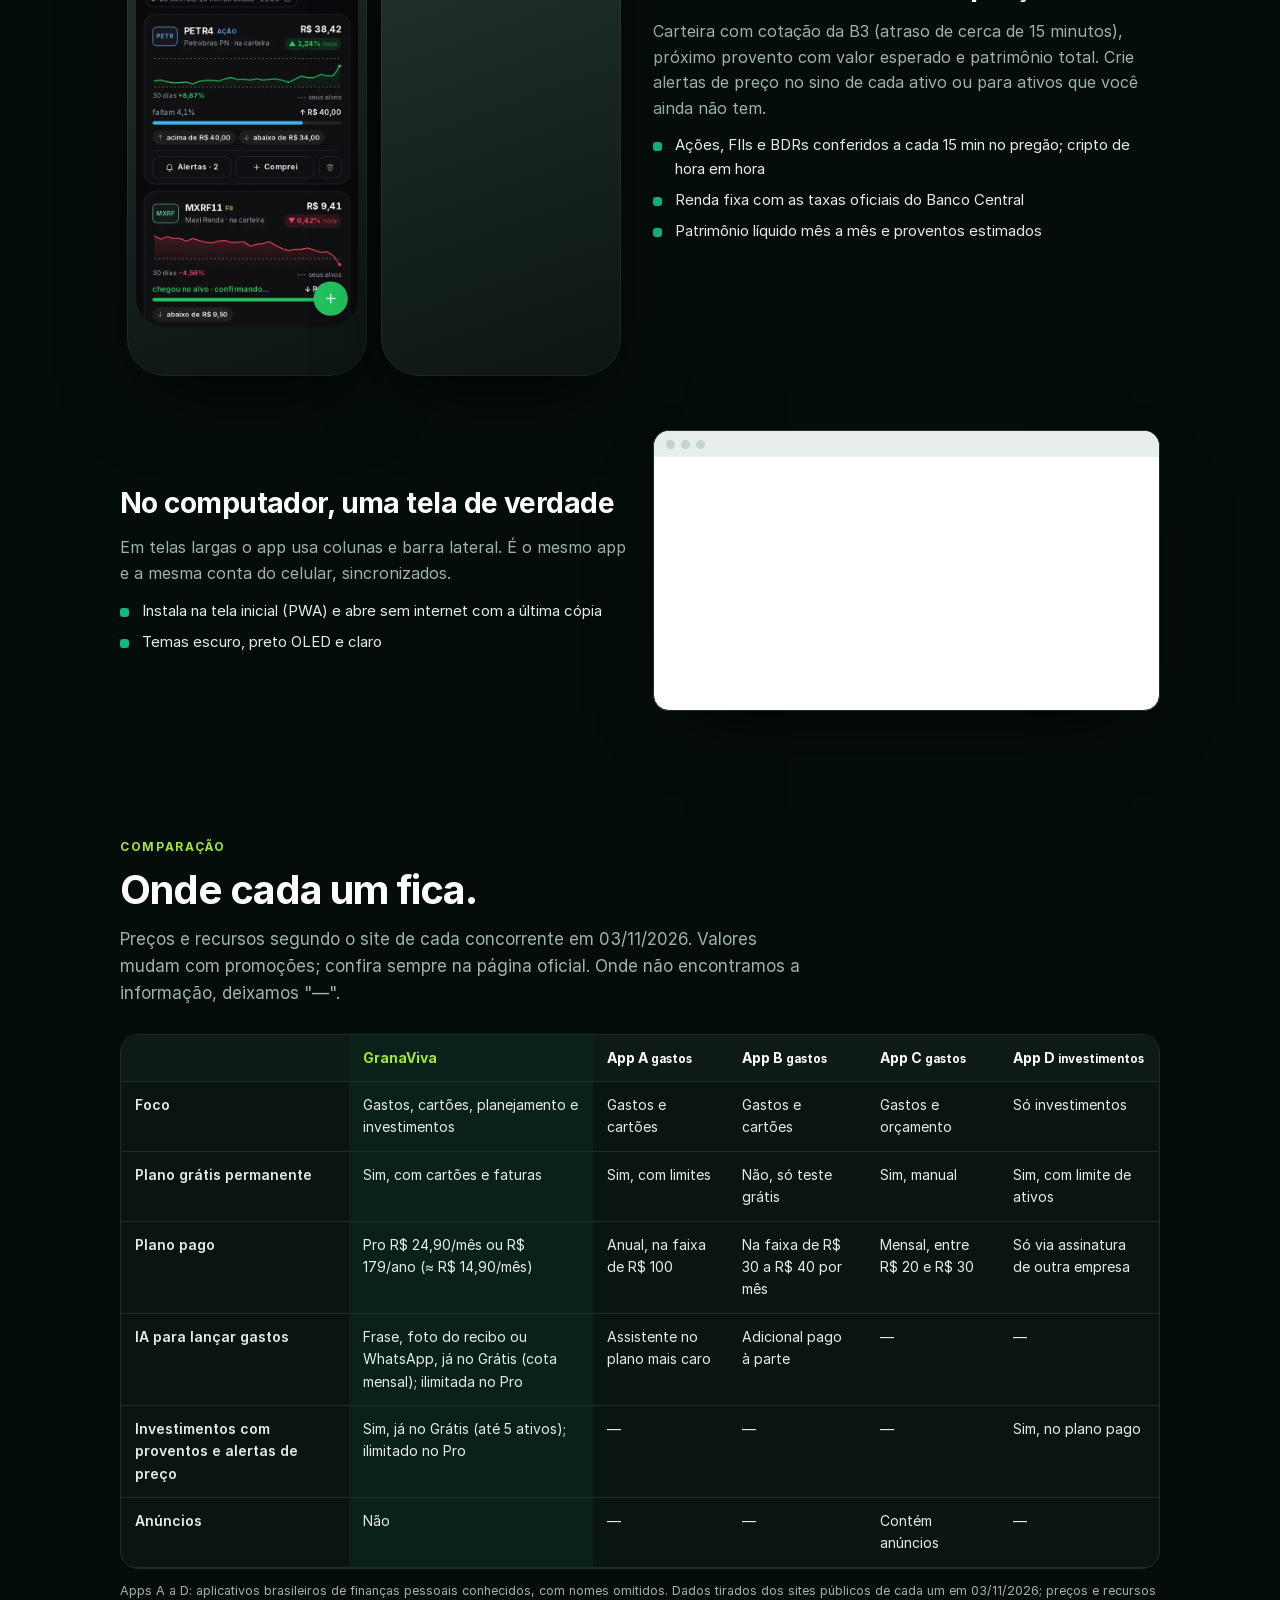
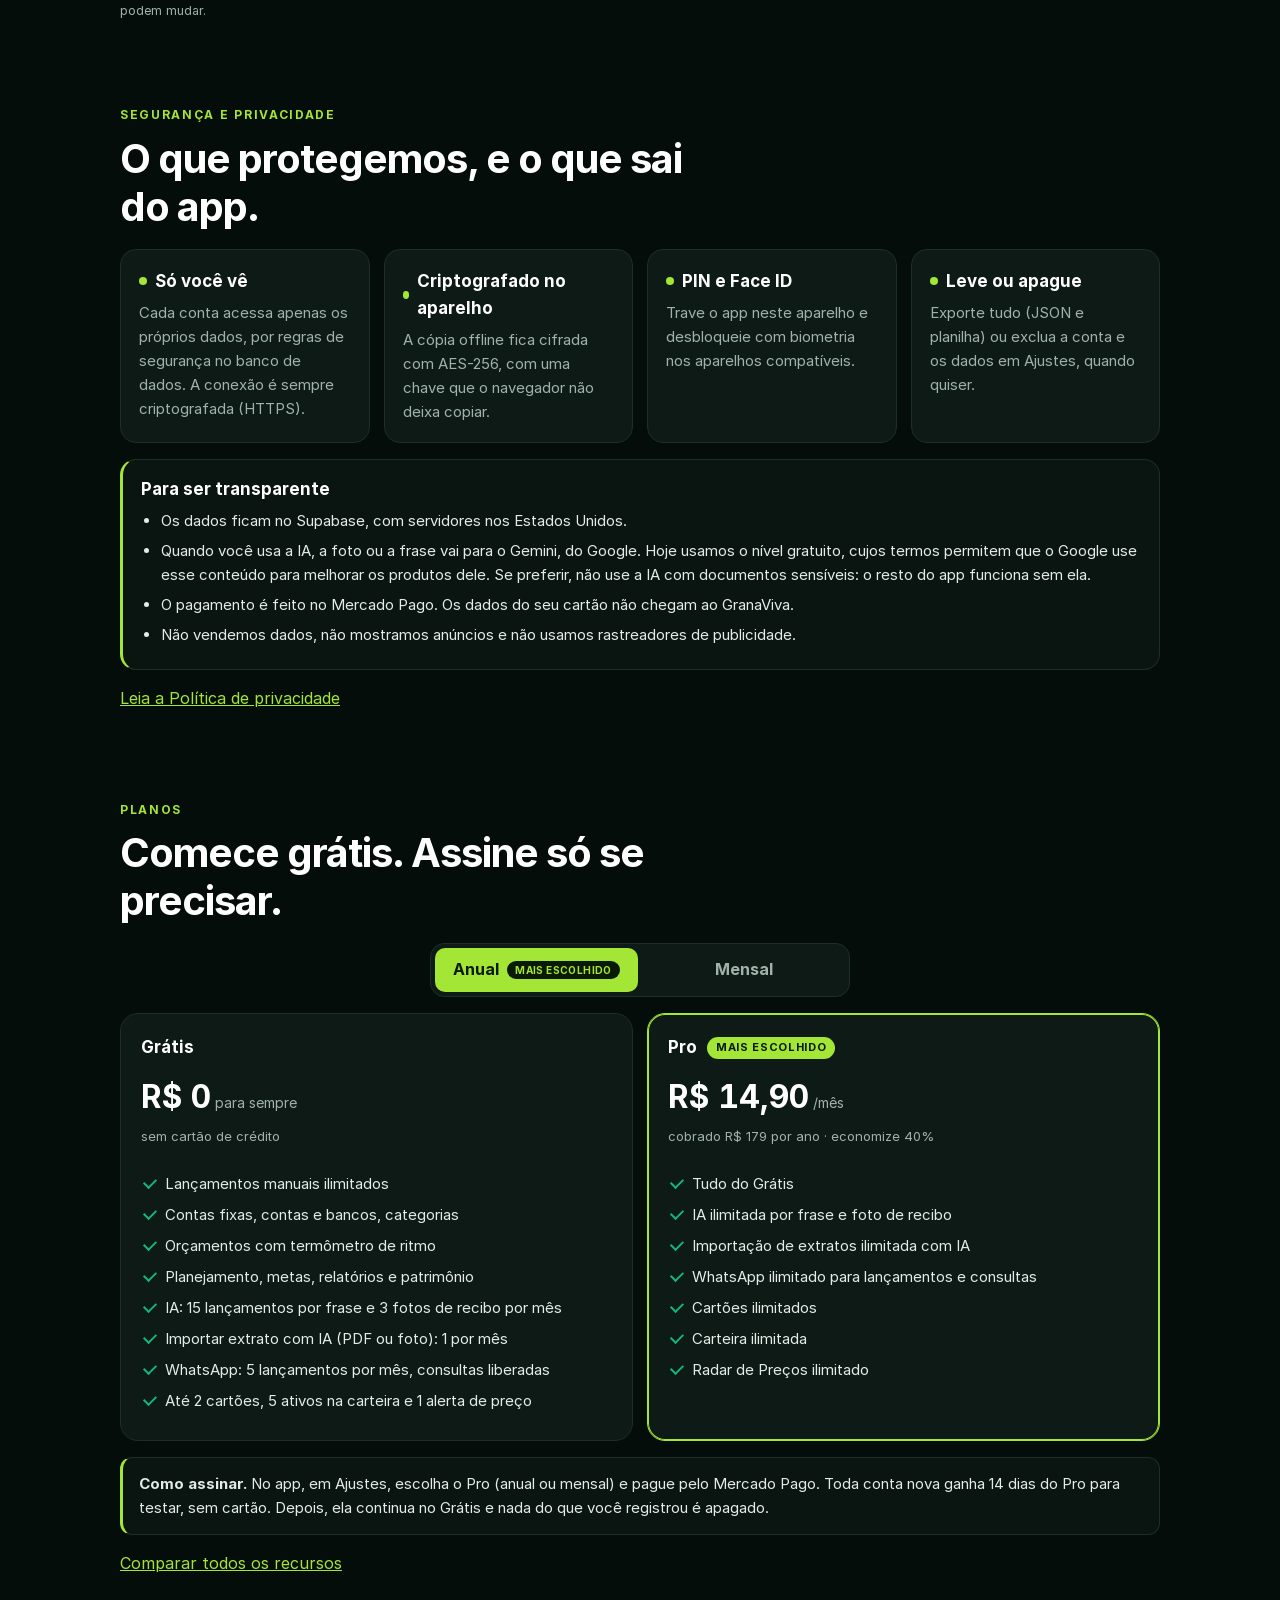
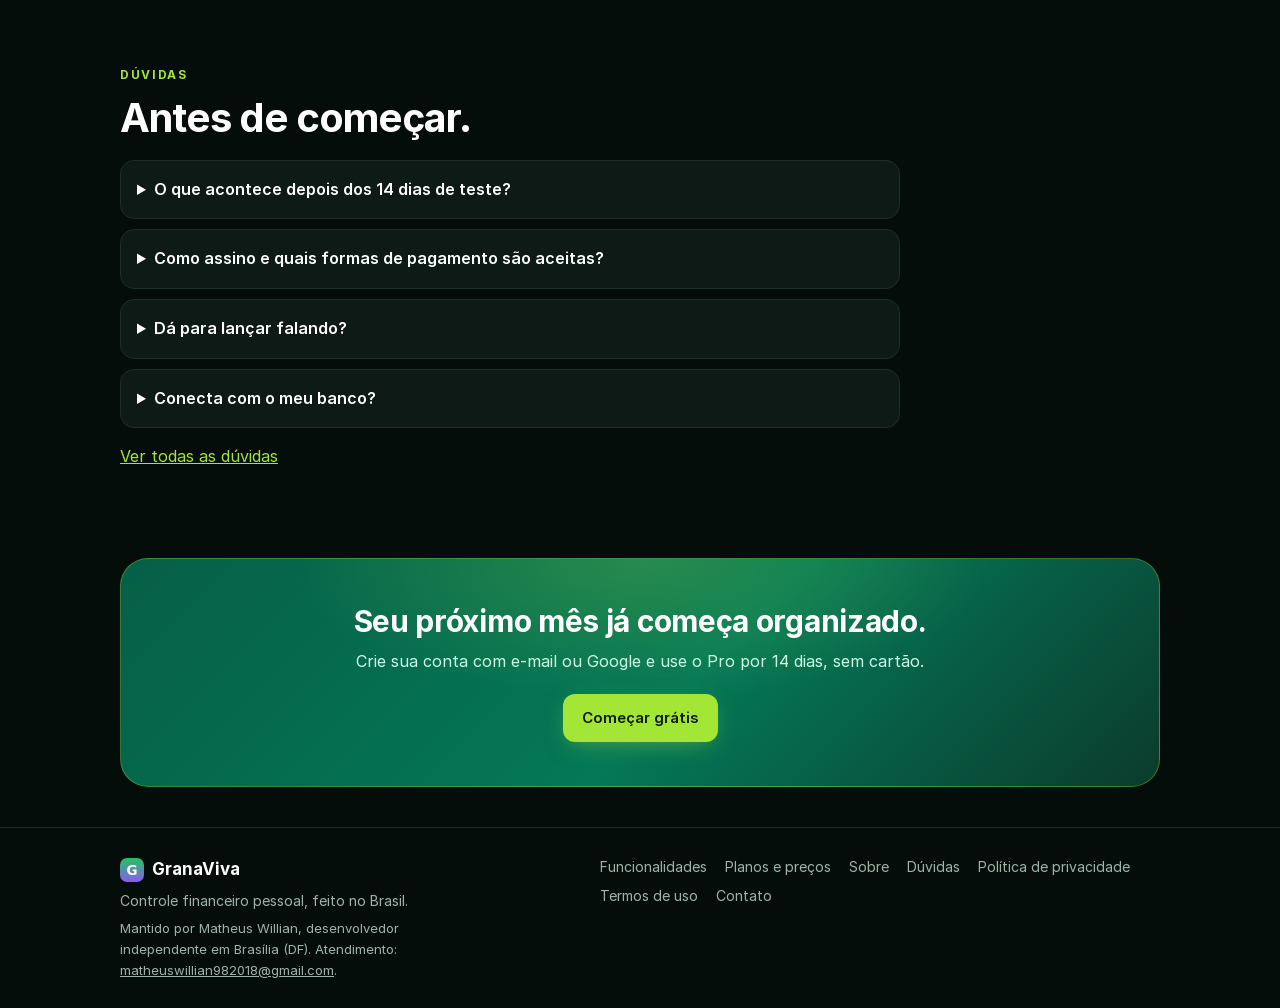
==== commit 1c11ab66: "v10.165: confirmação rápida de 8 s após lançar (Categoria, Pagamento, Desfazer), extrato agrupado po" ====
--- a/site/index.html
+++ b/site/index.html
@@ -76,7 +76,10 @@
     <article class="dif revela"><div class="ic">3</div><h3>Patrimônio com alertas de preço</h3><p>Toque no sino de qualquer ativo da carteira para criar um alerta já com o preço de agora, ou acompanhe até 30 ativos que você ainda não tem. Alertas acima de, abaixo de ou queda no dia, com aviso no celular mesmo com o app fechado: 1 alerta ativo no Grátis, Radar de Preços ilimitado no Pro.</p><p class="porque">Por que importa: você não precisa ficar olhando cotação o dia todo.</p></article>
     <article class="dif revela"><div class="ic">4</div><h3>Orçamento que nasce da sua renda</h3><p>Diga quanto ganha e escolha um perfil: Equilibrado 50/30/20, Contas apertadas 60/30/10 ou Acelerar 50/20/30. O app sugere o limite de cada categoria e mostra se você está no ritmo.</p><p class="porque">Por que importa: você não começa de uma tela vazia.</p></article>
     <article class="dif revela"><div class="ic">5</div><h3>IA no app, foto do recibo ou WhatsApp</h3><p>Uma frase ("Almoço 45 crédito"), a foto do recibo ou uma mensagem no WhatsApp vira um lançamento para você conferir antes de salvar. No extrato, cada lançamento mostra de onde veio. No Grátis, 15 lançamentos por frase, 3 fotos de recibo e 5 lançamentos pelo WhatsApp por mês; no Pro, ilimitado.</p><p class="porque">Por que importa: a IA não é um adicional cobrado à parte.</p></article>
-    <article class="dif revela"><div class="ic">6</div><h3>Saldo de cada dia e o melhor cartão</h3><p>Calendário com o saldo dia a dia, aviso quando o saldo vai ficar negativo e qual cartão dá mais prazo para pagar uma compra feita hoje.</p><p class="porque">Por que importa: você decide antes de gastar, não depois da fatura.</p></article>
+    <article class="dif revela"><div class="ic">6</div><h3>Termômetro do ritmo do mês</h3><p>No Início, uma barra compara quanto da sua meta já foi gasto com quanto do mês já passou, com o marcador "Hoje" e quanto ainda dá para gastar por dia até o fim do mês.</p><p class="porque">Por que importa: você vê no dia 10 que vai estourar no dia 30, a tempo de ajustar.</p></article>
+    <article class="dif revela"><div class="ic">7</div><h3>Resumo semanal no WhatsApp</h3><p>Ligue o resumo e receba toda segunda às 8h quanto entrou e saiu na semana, onde mais foi e o ritmo do mês. Consultas como saldo, fatura e "quanto posso gastar?" são liberadas em todos os planos.</p><p class="porque">Por que importa: o controle chega até você, sem precisar abrir o app.</p></article>
+    <article class="dif revela"><div class="ic">8</div><h3>Conquistas de dividendos</h3><p>Veja seus dividendos pagarem as contas da casa, uma de cada vez: Café (R$ 30), Streaming (R$ 60), Internet (R$ 120), Luz (R$ 250), Mercado (R$ 600) e Aluguel (R$ 1.500) por mês.</p><p class="porque">Por que importa: investir ganha uma meta concreta e motivadora.</p></article>
+    <article class="dif revela"><div class="ic">9</div><h3>Saldo de cada dia e o melhor cartão</h3><p>Calendário com o saldo dia a dia, aviso quando o saldo vai ficar negativo e qual cartão dá mais prazo para pagar uma compra feita hoje.</p><p class="porque">Por que importa: você decide antes de gastar, não depois da fatura.</p></article>
   </div>
 </section>
 
